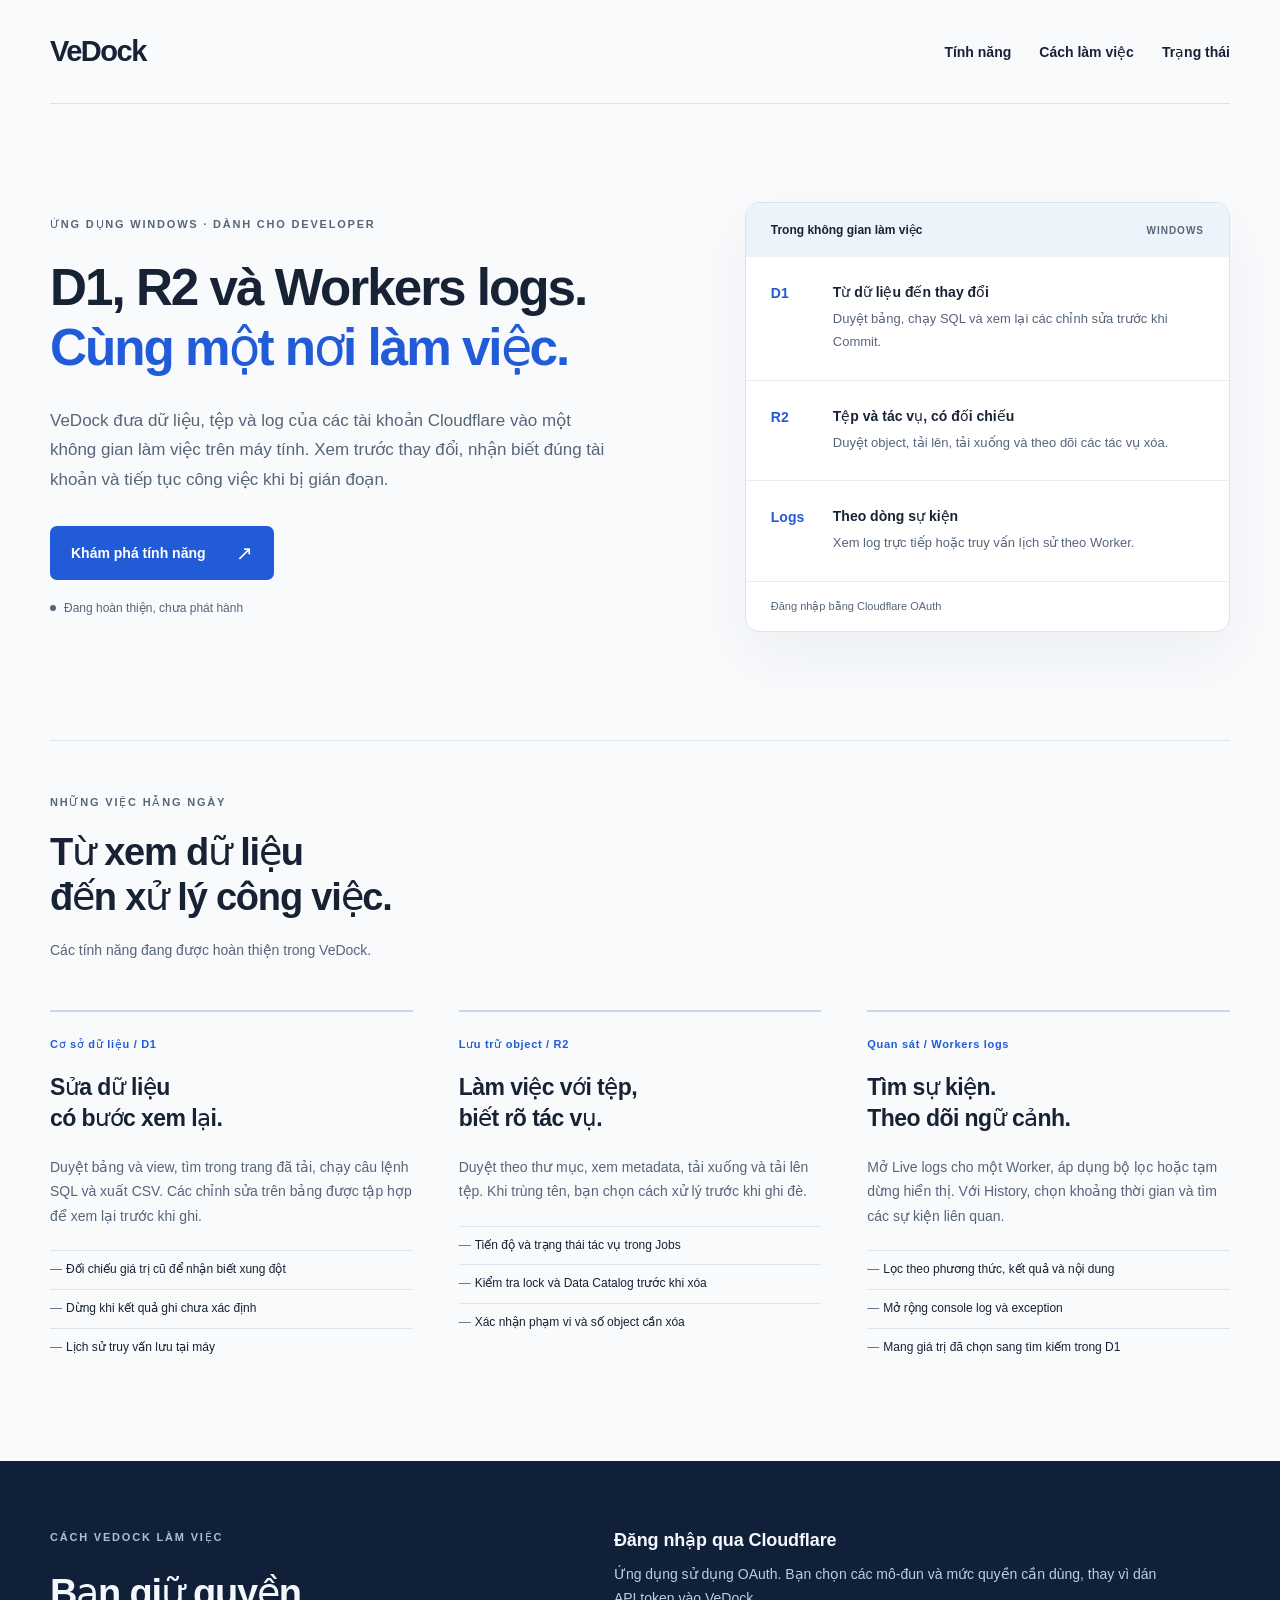
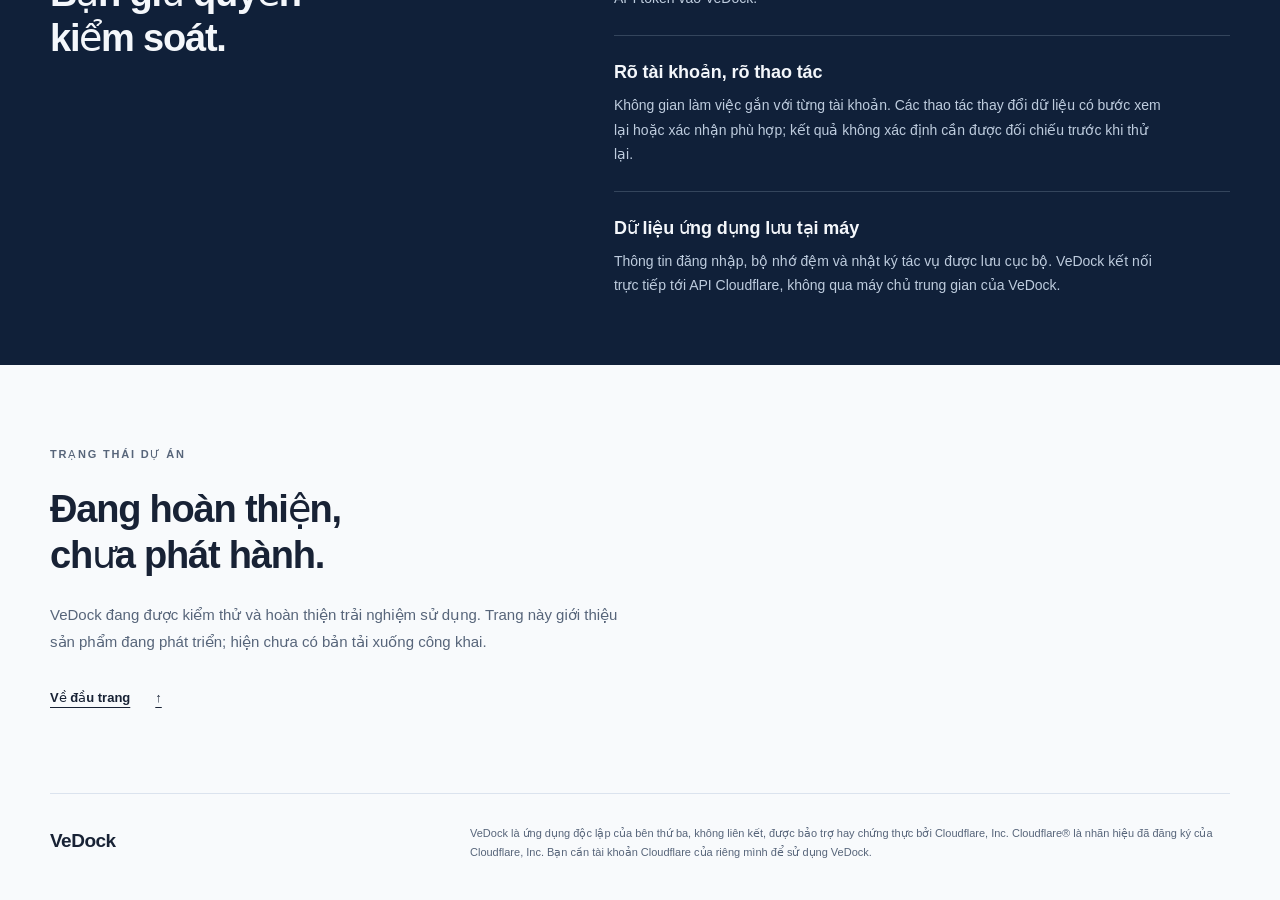
==== site/index.html @ 066f733c "DOC-DIST-001: introduce the prerelease VeDock landing page Add a Vietnamese static product introduct" ====
<!doctype html>
<html lang="vi">
<head>
  <meta charset="utf-8">
  <meta name="viewport" content="width=device-width, initial-scale=1">
  <meta name="description" content="VeDock là ứng dụng Windows dành cho developer làm việc với Cloudflare D1, R2 và Workers logs. Đang hoàn thiện, chưa phát hành.">
  <meta name="color-scheme" content="light">
  <title>VeDock — Không gian làm việc với Cloudflare trên Windows</title>
  <link rel="stylesheet" href="styles.css">
</head>
<body>
  <a class="skip-link" href="#noi-dung">Đến nội dung chính</a>
  <header class="site-header wrap">
    <a class="wordmark" href="#dau-trang" aria-label="VeDock — đầu trang">VeDock</a>
    <nav aria-label="Điều hướng chính">
      <a href="#tinh-nang">Tính năng</a>
      <a href="#cach-lam-viec">Cách làm việc</a>
      <a href="#trang-thai">Trạng thái</a>
    </nav>
  </header>
  <main id="noi-dung">
    <section class="intro wrap" id="dau-trang" aria-labelledby="intro-title">
      <div class="intro-copy">
        <p class="eyebrow">Ứng dụng Windows · Dành cho developer</p>
        <h1 id="intro-title">D1, R2 và Workers logs.<br> <span>Cùng một nơi làm việc.</span></h1>
        <p class="lead">VeDock đưa dữ liệu, tệp và log của các tài khoản Cloudflare vào một không gian làm việc trên máy tính. Xem trước thay đổi, nhận biết đúng tài khoản và tiếp tục công việc khi bị gián đoạn.</p>
        <a class="button" href="#tinh-nang">Khám phá tính năng <span aria-hidden="true">↗</span></a>
        <p class="release-note"><span class="status-dot" aria-hidden="true"></span>Đang hoàn thiện, chưa phát hành</p>
      </div>
      <aside class="overview" aria-labelledby="overview-title">
        <div class="overview-heading"><span id="overview-title">Trong không gian làm việc</span><span class="local-label">Windows</span></div>
        <div class="module"><span class="module-name">D1</span><div><strong>Từ dữ liệu đến thay đổi</strong><p>Duyệt bảng, chạy SQL và xem lại các chỉnh sửa trước khi Commit.</p></div></div>
        <div class="module"><span class="module-name">R2</span><div><strong>Tệp và tác vụ, có đối chiếu</strong><p>Duyệt object, tải lên, tải xuống và theo dõi các tác vụ xóa.</p></div></div>
        <div class="module"><span class="module-name">Logs</span><div><strong>Theo dòng sự kiện</strong><p>Xem log trực tiếp hoặc truy vấn lịch sử theo Worker.</p></div></div>
        <p class="overview-foot">Đăng nhập bằng Cloudflare OAuth</p>
      </aside>
    </section>
    <section class="features wrap" id="tinh-nang" aria-labelledby="features-title">
      <div class="section-heading"><p class="eyebrow">Những việc hằng ngày</p><h2 id="features-title">Từ xem dữ liệu<br> đến xử lý công việc.</h2><p>Các tính năng đang được hoàn thiện trong VeDock.</p></div>
      <div class="feature-grid">
        <article><p class="feature-label">Cơ sở dữ liệu / D1</p><h3>Sửa dữ liệu<br> có bước xem lại.</h3><p>Duyệt bảng và view, tìm trong trang đã tải, chạy câu lệnh SQL và xuất CSV. Các chỉnh sửa trên bảng được tập hợp để xem lại trước khi ghi.</p><ul><li>Đối chiếu giá trị cũ để nhận biết xung đột</li><li>Dừng khi kết quả ghi chưa xác định</li><li>Lịch sử truy vấn lưu tại máy</li></ul></article>
        <article><p class="feature-label">Lưu trữ object / R2</p><h3>Làm việc với tệp,<br> biết rõ tác vụ.</h3><p>Duyệt theo thư mục, xem metadata, tải xuống và tải lên tệp. Khi trùng tên, bạn chọn cách xử lý trước khi ghi đè.</p><ul><li>Tiến độ và trạng thái tác vụ trong Jobs</li><li>Kiểm tra lock và Data Catalog trước khi xóa</li><li>Xác nhận phạm vi và số object cần xóa</li></ul></article>
        <article><p class="feature-label">Quan sát / Workers logs</p><h3>Tìm sự kiện.<br> Theo dõi ngữ cảnh.</h3><p>Mở Live logs cho một Worker, áp dụng bộ lọc hoặc tạm dừng hiển thị. Với History, chọn khoảng thời gian và tìm các sự kiện liên quan.</p><ul><li>Lọc theo phương thức, kết quả và nội dung</li><li>Mở rộng console log và exception</li><li>Mang giá trị đã chọn sang tìm kiếm trong D1</li></ul></article>
      </div>
    </section>
    <section class="principles" id="cach-lam-viec" aria-labelledby="principles-title">
      <div class="wrap principles-inner">
        <div><p class="eyebrow">Cách VeDock làm việc</p><h2 id="principles-title">Bạn giữ quyền<br> kiểm soát.</h2></div>
        <div class="principle-list">
          <article><h3>Đăng nhập qua Cloudflare</h3><p>Ứng dụng sử dụng OAuth. Bạn chọn các mô-đun và mức quyền cần dùng, thay vì dán API token vào VeDock.</p></article>
          <article><h3>Rõ tài khoản, rõ thao tác</h3><p>Không gian làm việc gắn với từng tài khoản. Các thao tác thay đổi dữ liệu có bước xem lại hoặc xác nhận phù hợp; kết quả không xác định cần được đối chiếu trước khi thử lại.</p></article>
          <article><h3>Dữ liệu ứng dụng lưu tại máy</h3><p>Thông tin đăng nhập, bộ nhớ đệm và nhật ký tác vụ được lưu cục bộ. VeDock kết nối trực tiếp tới API Cloudflare, không qua máy chủ trung gian của VeDock.</p></article>
        </div>
      </div>
    </section>
    <section class="status wrap" id="trang-thai" aria-labelledby="status-title">
      <p class="eyebrow">Trạng thái dự án</p>
      <h2 id="status-title">Đang hoàn thiện,<br> chưa phát hành.</h2>
      <p>VeDock đang được kiểm thử và hoàn thiện trải nghiệm sử dụng. Trang này giới thiệu sản phẩm đang phát triển; hiện chưa có bản tải xuống công khai.</p>
      <a class="text-link" href="#dau-trang">Về đầu trang <span aria-hidden="true">↑</span></a>
    </section>
  </main>
  <footer class="site-footer wrap">
    <p class="footer-name">VeDock</p>
    <p>VeDock là ứng dụng độc lập của bên thứ ba, không liên kết, được bảo trợ hay chứng thực bởi Cloudflare, Inc. Cloudflare® là nhãn hiệu đã đăng ký của Cloudflare, Inc. Bạn cần tài khoản Cloudflare của riêng mình để sử dụng VeDock.</p>
  </footer>
</body>
</html>
---- site/styles.css ----
:root{font-family:Segoe UI,Arial,sans-serif;color:#182235;background:#f8fafc;font-synthesis:none;--accent:#225bd8;--muted:#57657a;--line:#dbe3ee}
*{box-sizing:border-box}body{margin:0}a{color:inherit}a:focus-visible{outline:3px solid var(--accent);outline-offset:6px;border-radius:3px}h1,h2,h3,p{margin:0}h1,h2,h3{text-wrap:balance}p{line-height:1.75}section{scroll-margin-top:30px}.wrap{width:min(1180px,calc(100% - 80px));margin-inline:auto}.skip-link{position:absolute;top:12px;left:16px;padding:12px 18px;background:#fff;transform:translateY(-160%);z-index:2}.skip-link:focus{transform:none}.site-header{display:flex;align-items:center;justify-content:space-between;min-height:104px;border-bottom:1px solid var(--line)}.wordmark{text-decoration:none;font-size:29px;font-weight:750;letter-spacing:-1.5px}.wordmark span{color:var(--accent)}nav{display:flex;gap:28px}nav a{text-decoration:none;font-size:14px;font-weight:600;padding:13px 0}nav a:hover,.text-link:hover{color:var(--accent)}.intro{display:grid;grid-template-columns:1.3fr 1fr;gap:64px;align-items:center;padding-block:98px 108px}.eyebrow{text-transform:uppercase;letter-spacing:1.8px;font-size:11px;font-weight:700;color:var(--muted);margin-bottom:23px}h1{font-size:clamp(38px,4vw,54px);font-weight:650;line-height:1.18;letter-spacing:-2px}h1 span{color:var(--accent)}.lead{color:var(--muted);font-size:17px;max-width:555px;margin-top:27px}.button{display:inline-flex;align-items:center;gap:30px;margin-top:31px;background:var(--accent);color:#fff;padding:15px 21px;border-radius:7px;text-decoration:none;font-size:14px;font-weight:600;min-height:48px}.button:hover{background:#1b49b8}.button span{font-size:20px}.release-note{font-size:12px;color:var(--muted);margin-top:18px;display:flex;align-items:center;gap:8px}.status-dot{width:6px;height:6px;background:#57657a;border-radius:50%}.overview{background:#fff;border:1px solid var(--line);border-radius:14px;box-shadow:0 25px 65px #18345a0c;overflow:hidden}.overview-heading{background:#edf3fb;display:flex;justify-content:space-between;align-items:center;gap:12px;padding:20px 25px;font-size:12px;font-weight:600}.local-label{font-size:10px;letter-spacing:1px;text-transform:uppercase;color:var(--muted)}.module{display:flex;gap:21px;padding:26px 25px;border-bottom:1px solid #e8edf3}.module-name{width:41px;flex-shrink:0;color:var(--accent);font-size:14px;font-weight:700;padding-top:2px}.module strong{font-size:14px;font-weight:650}.module p{font-size:13px;color:var(--muted);margin-top:7px}.overview-foot{font-size:11px;color:var(--muted);padding:15px 25px}.features{padding-bottom:95px}.section-heading{border-top:1px solid var(--line);padding-top:52px}.section-heading .eyebrow{margin-bottom:17px}h2{font-size:38px;line-height:1.2;letter-spacing:-1.2px;font-weight:600}.section-heading>p:last-child{color:var(--muted);font-size:14px;margin-top:17px}.feature-grid{display:grid;grid-template-columns:repeat(3,1fr);gap:46px;margin-top:48px}.feature-grid article{border-top:2px solid #cad7e9;padding-top:23px}.feature-label{font-size:11px;letter-spacing:.7px;color:var(--accent);font-weight:650;margin-bottom:18px}h3{font-size:23px;line-height:1.35;letter-spacing:-.55px;font-weight:600}.feature-grid article>p:not(.feature-label){font-size:14px;color:var(--muted);margin-top:20px}.feature-grid ul{padding:0;margin:22px 0 0;list-style:none}.feature-grid li{font-size:12px;line-height:1.65;padding:9px 0 9px 16px;border-top:1px solid var(--line);position:relative}.feature-grid li:before{content:'—';position:absolute;left:0;color:var(--muted)}.principles{background:#102039;color:#f4f7fb}.principles-inner{display:grid;grid-template-columns:1fr 1.3fr;gap:90px;padding-block:67px}.principles .eyebrow{color:#adbed7}.principle-list article+article{border-top:1px solid #34455c;margin-top:24px;padding-top:24px}.principle-list h3{font-size:18px;letter-spacing:-.1px}.principle-list p{color:#beccde;font-size:14px;margin-top:9px;max-width:550px}.status{padding-block:80px}.status h2{max-width:630px}.status>p:not(.eyebrow){max-width:590px;color:var(--muted);font-size:15px;margin-top:24px}.text-link{display:inline-flex;gap:25px;font-size:13px;font-weight:600;text-underline-offset:5px;margin-top:27px;padding-block:8px}.site-footer{border-top:1px solid var(--line);display:flex;gap:65px;justify-content:space-between;padding-block:30px 38px}.footer-name{font-weight:700;letter-spacing:-.5px;font-size:19px}.site-footer>p:last-child{max-width:760px;font-size:11px;color:var(--muted)}
@media(max-width:900px){.wrap{width:calc(100% - 48px)}.intro{gap:35px;padding-block:65px}.feature-grid{gap:24px}h1{font-size:39px}.principles-inner{gap:45px}.overview-heading,.module{padding-inline:20px}.module{gap:13px}}
@media(max-width:650px){.wrap{width:calc(100% - 40px)}.site-header{min-height:92px;align-items:flex-start;padding-block:20px;gap:20px}.wordmark{font-size:25px}nav{gap:13px;flex-wrap:wrap;justify-content:flex-end}nav a{font-size:11px;padding-block:8px}.intro{grid-template-columns:1fr;padding-block:49px 57px;gap:35px}.eyebrow{font-size:10px;letter-spacing:1.4px;margin-bottom:19px}h1{font-size:39px;letter-spacing:-1.7px}.lead{font-size:15px;margin-top:23px}.button{margin-top:25px}.overview{max-width:none}.feature-grid{grid-template-columns:1fr;gap:30px;margin-top:32px}.features{padding-bottom:50px}.section-heading{padding-top:35px}h2{font-size:32px}.feature-grid h3 br{display:none}.feature-grid article>p:not(.feature-label){margin-top:13px}.feature-grid ul{margin-top:16px}.principles-inner{grid-template-columns:1fr;gap:29px;padding-block:44px}.principles h2 br{display:none}.status{padding-block:50px}.site-footer{display:block;padding-block:25px}.footer-name{margin-bottom:13px}}
@media(forced-colors:active){.overview,.button{border:1px solid CanvasText}.status-dot{background:CanvasText}a:focus-visible{outline-color:Highlight}}
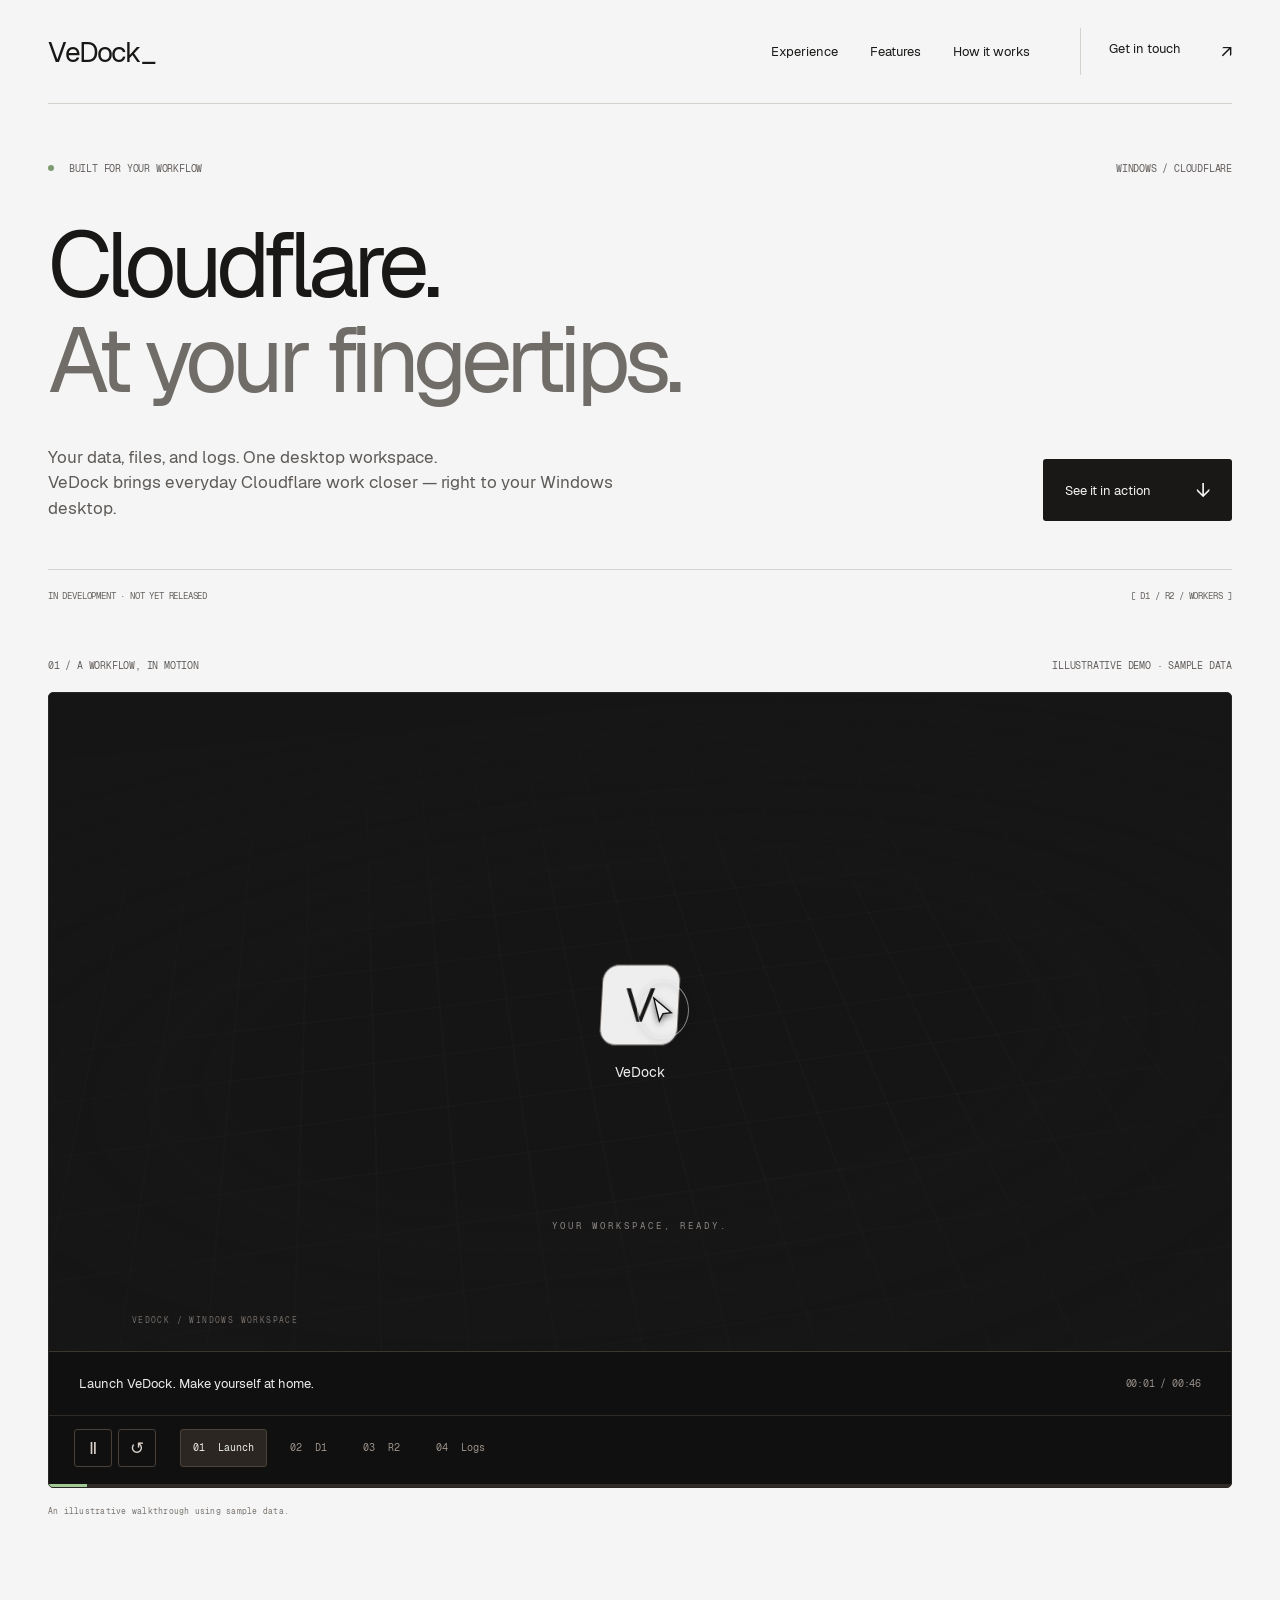
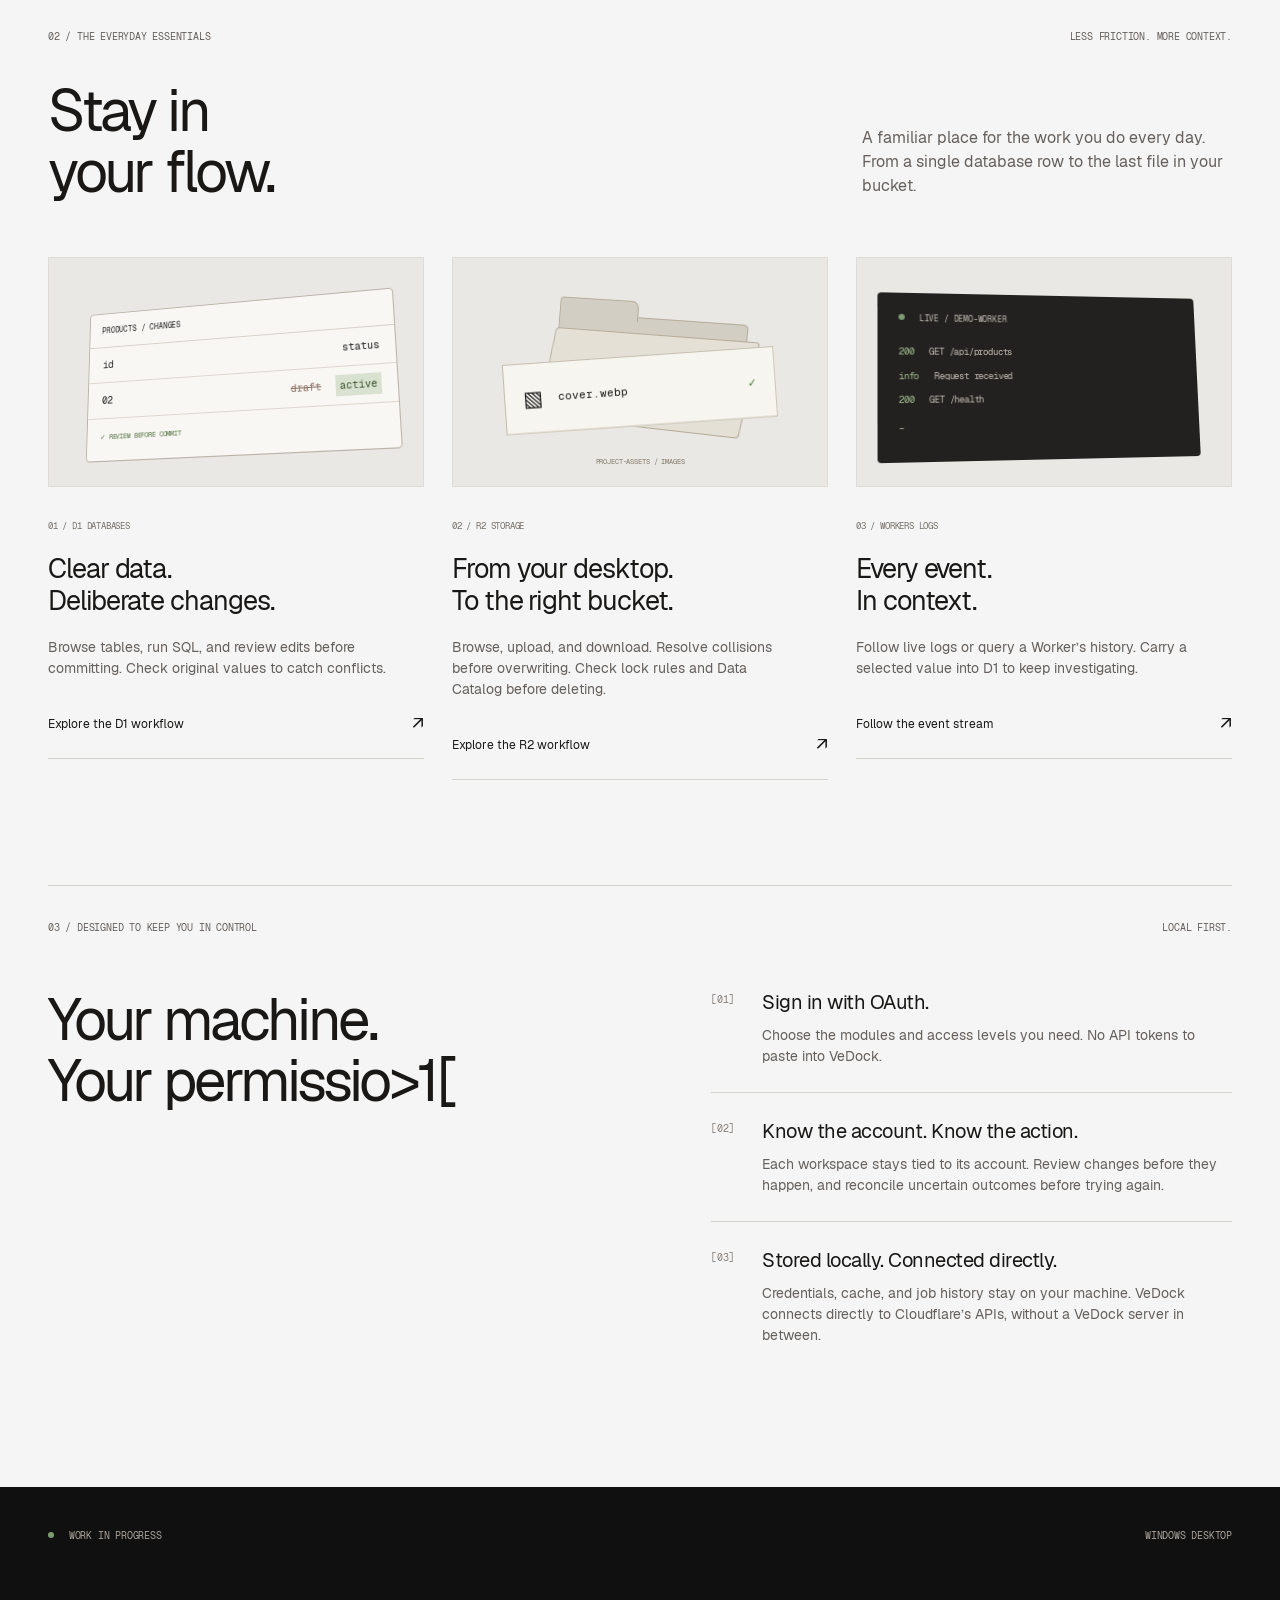
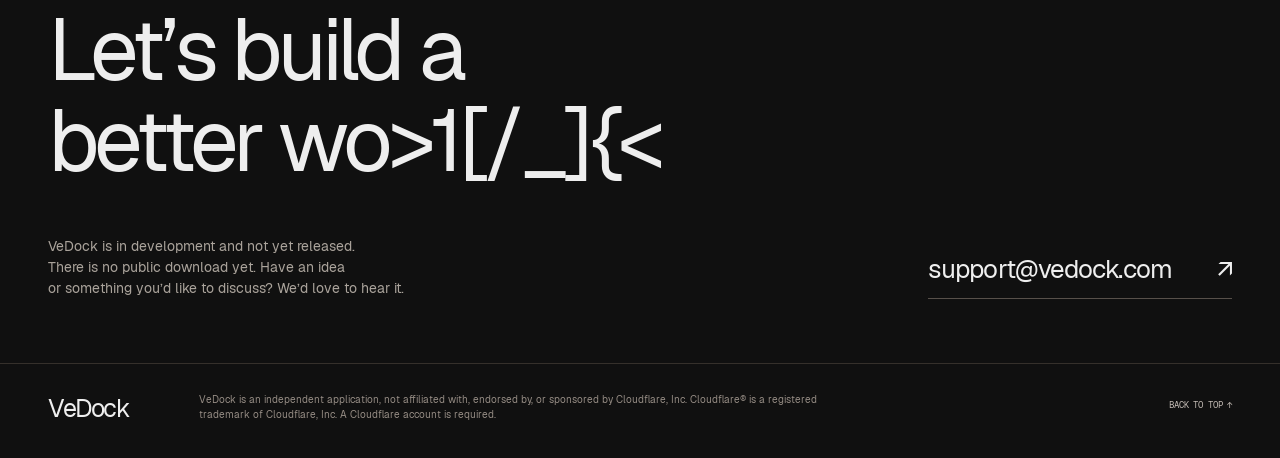
==== commit 0b98d1a3: "DOC-DIST-001: craft the English VeDock landing and cinematic product demo Implement the owner-approv" ====
--- a/site/index.html
+++ b/site/index.html
@@ -1,68 +1,70 @@
 <!doctype html>
-<html lang="vi">
+<html lang="en">
 <head>
   <meta charset="utf-8">
   <meta name="viewport" content="width=device-width, initial-scale=1">
-  <meta name="description" content="VeDock là ứng dụng Windows dành cho developer làm việc với Cloudflare D1, R2 và Workers logs. Đang hoàn thiện, chưa phát hành.">
+  <meta name="description" content="VeDock brings Cloudflare D1, R2, and Workers logs into one Windows desktop workspace. In development. Not yet released.">
   <meta name="color-scheme" content="light">
-  <title>VeDock — Không gian làm việc với Cloudflare trên Windows</title>
+  <title>VeDock — Cloudflare. At your fingertips.</title>
+  <link rel="preload" href="fonts/Geist-Regular.woff2" as="font" type="font/woff2" crossorigin>
   <link rel="stylesheet" href="styles.css">
+  <script type="module" src="app.js"></script>
 </head>
 <body>
-  <a class="skip-link" href="#noi-dung">Đến nội dung chính</a>
-  <header class="site-header wrap">
-    <a class="wordmark" href="#dau-trang" aria-label="VeDock — đầu trang">VeDock</a>
-    <nav aria-label="Điều hướng chính">
-      <a href="#tinh-nang">Tính năng</a>
-      <a href="#cach-lam-viec">Cách làm việc</a>
-      <a href="#trang-thai">Trạng thái</a>
-    </nav>
+  <a class="skip-link" href="#noi-dung">Skip to main content</a>
+  <header class="header wrap" id="dau-trang">
+    <a href="#dau-trang" class="wordmark" aria-label="VeDock — back to top">VeDock<span class="wordmark-dot" aria-hidden="true">_</span></a>
+    <nav aria-label="Main navigation"><a href="#trai-nghiem">Experience</a><a href="#tinh-nang">Features</a><a href="#cach-lam-viec">How it works</a></nav>
+    <a href="mailto:support@vedock.com" class="nav-contact">Get in touch <span aria-hidden="true">↗</span></a>
   </header>
   <main id="noi-dung">
-    <section class="intro wrap" id="dau-trang" aria-labelledby="intro-title">
-      <div class="intro-copy">
-        <p class="eyebrow">Ứng dụng Windows · Dành cho developer</p>
-        <h1 id="intro-title">D1, R2 và Workers logs.<br> <span>Cùng một nơi làm việc.</span></h1>
-        <p class="lead">VeDock đưa dữ liệu, tệp và log của các tài khoản Cloudflare vào một không gian làm việc trên máy tính. Xem trước thay đổi, nhận biết đúng tài khoản và tiếp tục công việc khi bị gián đoạn.</p>
-        <a class="button" href="#tinh-nang">Khám phá tính năng <span aria-hidden="true">↗</span></a>
-        <p class="release-note"><span class="status-dot" aria-hidden="true"></span>Đang hoàn thiện, chưa phát hành</p>
-      </div>
-      <aside class="overview" aria-labelledby="overview-title">
-        <div class="overview-heading"><span id="overview-title">Trong không gian làm việc</span><span class="local-label">Windows</span></div>
-        <div class="module"><span class="module-name">D1</span><div><strong>Từ dữ liệu đến thay đổi</strong><p>Duyệt bảng, chạy SQL và xem lại các chỉnh sửa trước khi Commit.</p></div></div>
-        <div class="module"><span class="module-name">R2</span><div><strong>Tệp và tác vụ, có đối chiếu</strong><p>Duyệt object, tải lên, tải xuống và theo dõi các tác vụ xóa.</p></div></div>
-        <div class="module"><span class="module-name">Logs</span><div><strong>Theo dòng sự kiện</strong><p>Xem log trực tiếp hoặc truy vấn lịch sử theo Worker.</p></div></div>
-        <p class="overview-foot">Đăng nhập bằng Cloudflare OAuth</p>
-      </aside>
+    <section class="hero wrap" aria-labelledby="hero-title">
+      <div class="hero-kicker mono"><span><i class="signal" aria-hidden="true"></i> BUILT FOR YOUR WORKFLOW</span><span>WINDOWS / CLOUDFLARE</span></div>
+      <h1 id="hero-title"><span data-scramble>Cloudflare.</span><br><span class="hero-second" data-scramble>At your fingertips.</span></h1>
+      <div class="hero-bottom"><p>Your data, files, and logs. One desktop workspace.<br>VeDock brings everyday Cloudflare work closer — right to your Windows desktop.</p><a class="button dark" href="#trai-nghiem">See it in action <span aria-hidden="true">↓</span></a></div>
+      <div class="hero-meta mono"><span>IN DEVELOPMENT · NOT YET RELEASED</span><span aria-hidden="true">[ D1 / R2 / WORKERS ]</span></div>
+    </section>
+    <section id="trai-nghiem" class="demo-section wrap reveal" aria-labelledby="demo-title">
+      <div class="section-top mono"><h2 id="demo-title">01 / A WORKFLOW, IN MOTION</h2><span>ILLUSTRATIVE DEMO · SAMPLE DATA</span></div>
+      <figure class="demo" data-phase="d1-review" data-chapter="d1">
+        <div class="demo-viewport">
+          <div class="desktop-grid" aria-hidden="true"></div>
+          <div class="launch-screen" aria-hidden="true"><div class="launch-icon">V</div><span>VeDock</span><div class="launch-hint mono">YOUR WORKSPACE, READY.</div></div>
+          <div class="app-window" aria-hidden="true">
+            <div class="window-title"><span>VeDock <span class="dim">/ Workspace</span></span><span class="window-controls">— &nbsp; □ &nbsp; ×</span></div>
+            <div class="app-body">
+              <aside class="app-sidebar"><div class="account"><span class="account-avatar">S</span><div>Sandbox<span class="dim">Demo account</span></div></div><div class="sidebar-label mono">WORKSPACE</div><div class="side-home">⌂ <span>Home</span></div><div class="side-item side-d1"><span class="side-icon">▤</span> D1 databases <span class="side-caret">⌄</span></div><div class="side-child">demo-app</div><div class="side-item side-r2"><span class="side-icon">□</span> R2 buckets <span class="side-caret">⌄</span></div><div class="side-child">project-assets</div><div class="side-item side-logs"><span class="side-icon">≋</span> Workers logs</div><div class="side-child">demo-worker</div><div class="sidebar-bottom"><span>⚙</span> Settings </div></aside>
+              <div class="app-content">
+                <section class="scene scene-d1"><div class="app-tab">D1 / demo-app <span>×</span></div><div class="app-toolbar"><div><span class="dim">Tables /</span> products</div><span class="mini-button review-button">Review changes <b class="pending-number">1</b></span></div><div class="query-bar mono"><span>SELECT</span> * <span>FROM</span> products <span>LIMIT</span> 50;</div><table class="data-table"><thead><tr><th>id <span>↧</span></th><th>name</th><th>status</th><th>price</th></tr></thead><tbody><tr><td>01</td><td>Starter kit</td><td><span class="table-tag">active</span></td><td>120</td></tr><tr class="edit-row"><td>02</td><td>Field notebook</td><td class="edited-cell"><span class="old-value">draft</span><span class="new-value">active<span class="caret"></span></span></td><td>45</td></tr><tr><td>03</td><td>Desk planner</td><td><span class="table-tag">active</span></td><td>80</td></tr><tr><td>04</td><td>Travel journal</td><td>draft</td><td>65</td></tr><tr><td>05</td><td>Canvas pouch</td><td><span class="table-tag">active</span></td><td>35</td></tr></tbody></table><div class="table-footer mono"><span>5 ROWS · LOADED PAGE</span><span class="pending-label">1 pending change</span></div><div class="review-panel"><div class="review-top mono">REVIEW CHANGES <span>01</span></div><h3>Review before you write.</h3><p class="dim">products · id = 02</p><div class="diff-row"><span>status</span><del>draft</del><span class="change-arrow">→</span><ins>active</ins></div><div class="sql-preview mono">UPDATE products<br>SET status = 'active'<br>WHERE id = 02<br><span>AND status = 'draft';</span></div><div class="review-actions"><span>Cancel</span><span class="mini-button light commit-button">Commit 1 change ↗</span></div></div><div class="demo-toast"><span>✓</span> Change applied <small>Original values checked.</small></div></section>
+                <section class="scene scene-r2"><div class="app-tab">R2 / project-assets <span>×</span></div><div class="app-toolbar"><div><span class="dim">project-assets /</span> images</div><span class="mini-button">Upload files ↑</span></div><div class="r2-path mono">BUCKET / IMAGES /</div><div class="drop-zone"><span class="drop-symbol">↥</span><h3>Drop your files here.</h3><p class="dim">Review your files. Resolve name collisions.</p><span class="drag-file mono">▧ &nbsp; cover.webp</span></div><div class="upload-card"><div class="upload-heading"><span>Uploading files</span><span class="upload-percent mono">0%</span></div><div class="upload-track"><span></span></div><div class="upload-file"><span>▧</span><div>cover.webp<small>images/cover.webp</small></div><span class="file-status">Uploading</span></div><div class="upload-file"><span>▧</span><div>readme.txt<small>images/readme.txt</small></div><span class="green">✓</span></div><div class="upload-foot mono">JOBS / R2 UPLOAD<span>2 FILES</span></div></div><div class="demo-toast"><span>✓</span> Upload complete <small>Saved in your job history.</small></div></section>
+                <section class="scene scene-logs"><div class="app-tab">Workers / demo-worker <span>×</span></div><div class="app-toolbar"><div>Live logs <span class="live-indicator"><i></i> Live</span></div><span class="mini-button">Pause display Ⅱ</span></div><div class="log-filters mono"><span>METHOD: GET ⌄</span><span>OUTCOME: ANY ⌄</span><span>APPLY ↵</span></div><div class="log-column mono"><span>TIME</span><span>EVENT</span><span>STATUS</span></div><div class="log-lines mono"><div><time>10:24:01</time><span>GET /api/products</span><b>200</b></div><div><time>10:24:02</time><span>info <em>Request received</em></span><b>ok</b></div><div><time>10:24:03</time><span>GET /api/products/02</span><b>200</b></div><div><time>10:24:03</time><span>info <em>Cache hit</em></span><b>ok</b></div><div><time>10:24:04</time><span>GET /health</span><b>200</b></div><div><time>10:24:05</time><span>info <em>Response sent</em></span><b>ok</b></div><div><time>10:24:06</time><span>GET /api/products</span><b>200</b></div></div><div class="log-waiting mono">CONNECTING TO LIVE TAIL<span>_</span></div><div class="table-footer mono"><span>REAL-TIME STREAM</span><span>DEMO DATA</span></div></section>
+              </div>
+            </div>
+            <div class="window-status mono"><span><i class="signal"></i> SANDBOX / OAUTH</span><span>SAMPLE DATA</span></div>
+          </div>
+          <div class="demo-cursor" aria-hidden="true"><svg viewBox="0 0 24 30" fill="none"><path d="M2 2L21 18L12 19L8 27L2 2Z" fill="#eee" stroke="#101010" stroke-width="1.5"/></svg><span></span></div>
+          <div class="stage-label mono" aria-hidden="true">VEDOCK / WINDOWS WORKSPACE</div>
+        </div>
+        <figcaption><span class="demo-caption">D1 / Review your changes before committing.</span><span class="demo-time mono" aria-hidden="true">00:14 / 00:46</span></figcaption>
+        <div class="demo-controls" hidden><div class="playback"><button type="button" data-play aria-label="Pause demo">Ⅱ</button><button type="button" data-replay aria-label="Replay demo from the beginning">↺</button></div><div class="chapters" aria-label="Choose a demo chapter"><button type="button" data-seek="launch">01 <span>Launch</span></button><button type="button" data-seek="d1">02 <span>D1</span></button><button type="button" data-seek="r2">03 <span>R2</span></button><button type="button" data-seek="logs">04 <span>Logs</span></button></div><div class="timeline-track" aria-hidden="true"><span></span></div></div>
+      </figure>
+      <p class="demo-disclosure mono">An illustrative walkthrough using sample data.</p>
     </section>
     <section class="features wrap" id="tinh-nang" aria-labelledby="features-title">
-      <div class="section-heading"><p class="eyebrow">Những việc hằng ngày</p><h2 id="features-title">Từ xem dữ liệu<br> đến xử lý công việc.</h2><p>Các tính năng đang được hoàn thiện trong VeDock.</p></div>
+      <div class="section-top mono reveal"><span>02 / THE EVERYDAY ESSENTIALS</span><span>LESS FRICTION. MORE CONTEXT.</span></div>
+      <div class="section-heading reveal"><h2 id="features-title" data-scramble>Stay in<br>your flow.</h2><p>A familiar place for the work you do every day. From a single database row to the last file in your bucket.</p></div>
       <div class="feature-grid">
-        <article><p class="feature-label">Cơ sở dữ liệu / D1</p><h3>Sửa dữ liệu<br> có bước xem lại.</h3><p>Duyệt bảng và view, tìm trong trang đã tải, chạy câu lệnh SQL và xuất CSV. Các chỉnh sửa trên bảng được tập hợp để xem lại trước khi ghi.</p><ul><li>Đối chiếu giá trị cũ để nhận biết xung đột</li><li>Dừng khi kết quả ghi chưa xác định</li><li>Lịch sử truy vấn lưu tại máy</li></ul></article>
-        <article><p class="feature-label">Lưu trữ object / R2</p><h3>Làm việc với tệp,<br> biết rõ tác vụ.</h3><p>Duyệt theo thư mục, xem metadata, tải xuống và tải lên tệp. Khi trùng tên, bạn chọn cách xử lý trước khi ghi đè.</p><ul><li>Tiến độ và trạng thái tác vụ trong Jobs</li><li>Kiểm tra lock và Data Catalog trước khi xóa</li><li>Xác nhận phạm vi và số object cần xóa</li></ul></article>
-        <article><p class="feature-label">Quan sát / Workers logs</p><h3>Tìm sự kiện.<br> Theo dõi ngữ cảnh.</h3><p>Mở Live logs cho một Worker, áp dụng bộ lọc hoặc tạm dừng hiển thị. Với History, chọn khoảng thời gian và tìm các sự kiện liên quan.</p><ul><li>Lọc theo phương thức, kết quả và nội dung</li><li>Mở rộng console log và exception</li><li>Mang giá trị đã chọn sang tìm kiếm trong D1</li></ul></article>
+        <article class="feature reveal"><div class="feature-art art-d1" aria-hidden="true"><div class="floating-table"><div class="mini-table-label mono">PRODUCTS / CHANGES</div><div><span>id</span><span>status</span></div><div><span>02</span><span><del>draft</del> <b>active</b></span></div><div class="table-confirm mono">✓ REVIEW BEFORE COMMIT</div></div></div><div class="feature-copy"><span class="mono feature-id">01 / D1 DATABASES</span><h3>Clear data.<br>Deliberate changes.</h3><p>Browse tables, run SQL, and review edits before committing. Check original values to catch conflicts.</p><a href="#trai-nghiem" data-jump="d1">Explore the D1 workflow <span aria-hidden="true">↗</span></a></div></article>
+        <article class="feature reveal"><div class="feature-art art-r2" aria-hidden="true"><div class="folder-shape"></div><div class="floating-file mono"><span>▧</span> cover.webp <i>✓</i></div><div class="folder-caption mono">PROJECT-ASSETS / IMAGES</div></div><div class="feature-copy"><span class="mono feature-id">02 / R2 STORAGE</span><h3>From your desktop.<br>To the right bucket.</h3><p>Browse, upload, and download. Resolve collisions before overwriting. Check lock rules and Data Catalog before deleting.</p><a href="#trai-nghiem" data-jump="r2">Explore the R2 workflow <span aria-hidden="true">↗</span></a></div></article>
+        <article class="feature reveal"><div class="feature-art art-logs" aria-hidden="true"><div class="mini-terminal mono"><div><i class="signal"></i> LIVE / DEMO-WORKER</div><p><span>200</span> GET /api/products</p><p><span>info</span> Request received</p><p><span>200</span> GET /health</p><p class="terminal-caret">_</p></div></div><div class="feature-copy"><span class="mono feature-id">03 / WORKERS LOGS</span><h3>Every event.<br>In context.</h3><p>Follow live logs or query a Worker’s history. Carry a selected value into D1 to keep investigating.</p><a href="#trai-nghiem" data-jump="logs">Follow the event stream <span aria-hidden="true">↗</span></a></div></article>
       </div>
     </section>
-    <section class="principles" id="cach-lam-viec" aria-labelledby="principles-title">
-      <div class="wrap principles-inner">
-        <div><p class="eyebrow">Cách VeDock làm việc</p><h2 id="principles-title">Bạn giữ quyền<br> kiểm soát.</h2></div>
-        <div class="principle-list">
-          <article><h3>Đăng nhập qua Cloudflare</h3><p>Ứng dụng sử dụng OAuth. Bạn chọn các mô-đun và mức quyền cần dùng, thay vì dán API token vào VeDock.</p></article>
-          <article><h3>Rõ tài khoản, rõ thao tác</h3><p>Không gian làm việc gắn với từng tài khoản. Các thao tác thay đổi dữ liệu có bước xem lại hoặc xác nhận phù hợp; kết quả không xác định cần được đối chiếu trước khi thử lại.</p></article>
-          <article><h3>Dữ liệu ứng dụng lưu tại máy</h3><p>Thông tin đăng nhập, bộ nhớ đệm và nhật ký tác vụ được lưu cục bộ. VeDock kết nối trực tiếp tới API Cloudflare, không qua máy chủ trung gian của VeDock.</p></article>
-        </div>
-      </div>
+    <section class="principles wrap" id="cach-lam-viec" aria-labelledby="principles-title">
+      <div class="section-top mono reveal"><span>03 / DESIGNED TO KEEP YOU IN CONTROL</span><span>LOCAL FIRST.</span></div>
+      <div class="principles-layout"><h2 class="reveal" id="principles-title" data-scramble>Your machine.<br>Your permissions.</h2><div class="principle-list"><article class="reveal"><span class="mono">[01]</span><div><h3>Sign in with OAuth.</h3><p>Choose the modules and access levels you need. No API tokens to paste into VeDock.</p></div></article><article class="reveal"><span class="mono">[02]</span><div><h3>Know the account. Know the action.</h3><p>Each workspace stays tied to its account. Review changes before they happen, and reconcile uncertain outcomes before trying again.</p></div></article><article class="reveal"><span class="mono">[03]</span><div><h3>Stored locally. Connected directly.</h3><p>Credentials, cache, and job history stay on your machine. VeDock connects directly to Cloudflare’s APIs, without a VeDock server in between.</p></div></article></div></div>
     </section>
-    <section class="status wrap" id="trang-thai" aria-labelledby="status-title">
-      <p class="eyebrow">Trạng thái dự án</p>
-      <h2 id="status-title">Đang hoàn thiện,<br> chưa phát hành.</h2>
-      <p>VeDock đang được kiểm thử và hoàn thiện trải nghiệm sử dụng. Trang này giới thiệu sản phẩm đang phát triển; hiện chưa có bản tải xuống công khai.</p>
-      <a class="text-link" href="#dau-trang">Về đầu trang <span aria-hidden="true">↑</span></a>
-    </section>
+    <section class="contact" id="lien-he" aria-labelledby="contact-title"><div class="wrap"><div class="section-top mono"><span><i class="signal"></i> WORK IN PROGRESS</span><span>WINDOWS DESKTOP</span></div><h2 id="contact-title" data-scramble>Let’s build a<br>better workspace.</h2><div class="contact-bottom"><p>VeDock is in development and not yet released.<br>There is no public download yet. Have an idea<br>or something you’d like to discuss? We’d love to hear it.</p><a href="mailto:support@vedock.com">support@vedock.com <span aria-hidden="true">↗</span></a></div></div></section>
   </main>
-  <footer class="site-footer wrap">
-    <p class="footer-name">VeDock</p>
-    <p>VeDock là ứng dụng độc lập của bên thứ ba, không liên kết, được bảo trợ hay chứng thực bởi Cloudflare, Inc. Cloudflare® là nhãn hiệu đã đăng ký của Cloudflare, Inc. Bạn cần tài khoản Cloudflare của riêng mình để sử dụng VeDock.</p>
-  </footer>
+  <footer class="footer wrap"><a href="#dau-trang" class="wordmark">VeDock</a><p>VeDock is an independent application, not affiliated with, endorsed by, or sponsored by Cloudflare, Inc. Cloudflare® is a registered trademark of Cloudflare, Inc. A Cloudflare account is required.</p><a href="#dau-trang" class="mono">BACK TO TOP ↑</a></footer>
 </body>
 </html>
--- a/site/styles.css
+++ b/site/styles.css
@@ -1,5 +1,14 @@
-:root{font-family:Segoe UI,Arial,sans-serif;color:#182235;background:#f8fafc;font-synthesis:none;--accent:#225bd8;--muted:#57657a;--line:#dbe3ee}
-*{box-sizing:border-box}body{margin:0}a{color:inherit}a:focus-visible{outline:3px solid var(--accent);outline-offset:6px;border-radius:3px}h1,h2,h3,p{margin:0}h1,h2,h3{text-wrap:balance}p{line-height:1.75}section{scroll-margin-top:30px}.wrap{width:min(1180px,calc(100% - 80px));margin-inline:auto}.skip-link{position:absolute;top:12px;left:16px;padding:12px 18px;background:#fff;transform:translateY(-160%);z-index:2}.skip-link:focus{transform:none}.site-header{display:flex;align-items:center;justify-content:space-between;min-height:104px;border-bottom:1px solid var(--line)}.wordmark{text-decoration:none;font-size:29px;font-weight:750;letter-spacing:-1.5px}.wordmark span{color:var(--accent)}nav{display:flex;gap:28px}nav a{text-decoration:none;font-size:14px;font-weight:600;padding:13px 0}nav a:hover,.text-link:hover{color:var(--accent)}.intro{display:grid;grid-template-columns:1.3fr 1fr;gap:64px;align-items:center;padding-block:98px 108px}.eyebrow{text-transform:uppercase;letter-spacing:1.8px;font-size:11px;font-weight:700;color:var(--muted);margin-bottom:23px}h1{font-size:clamp(38px,4vw,54px);font-weight:650;line-height:1.18;letter-spacing:-2px}h1 span{color:var(--accent)}.lead{color:var(--muted);font-size:17px;max-width:555px;margin-top:27px}.button{display:inline-flex;align-items:center;gap:30px;margin-top:31px;background:var(--accent);color:#fff;padding:15px 21px;border-radius:7px;text-decoration:none;font-size:14px;font-weight:600;min-height:48px}.button:hover{background:#1b49b8}.button span{font-size:20px}.release-note{font-size:12px;color:var(--muted);margin-top:18px;display:flex;align-items:center;gap:8px}.status-dot{width:6px;height:6px;background:#57657a;border-radius:50%}.overview{background:#fff;border:1px solid var(--line);border-radius:14px;box-shadow:0 25px 65px #18345a0c;overflow:hidden}.overview-heading{background:#edf3fb;display:flex;justify-content:space-between;align-items:center;gap:12px;padding:20px 25px;font-size:12px;font-weight:600}.local-label{font-size:10px;letter-spacing:1px;text-transform:uppercase;color:var(--muted)}.module{display:flex;gap:21px;padding:26px 25px;border-bottom:1px solid #e8edf3}.module-name{width:41px;flex-shrink:0;color:var(--accent);font-size:14px;font-weight:700;padding-top:2px}.module strong{font-size:14px;font-weight:650}.module p{font-size:13px;color:var(--muted);margin-top:7px}.overview-foot{font-size:11px;color:var(--muted);padding:15px 25px}.features{padding-bottom:95px}.section-heading{border-top:1px solid var(--line);padding-top:52px}.section-heading .eyebrow{margin-bottom:17px}h2{font-size:38px;line-height:1.2;letter-spacing:-1.2px;font-weight:600}.section-heading>p:last-child{color:var(--muted);font-size:14px;margin-top:17px}.feature-grid{display:grid;grid-template-columns:repeat(3,1fr);gap:46px;margin-top:48px}.feature-grid article{border-top:2px solid #cad7e9;padding-top:23px}.feature-label{font-size:11px;letter-spacing:.7px;color:var(--accent);font-weight:650;margin-bottom:18px}h3{font-size:23px;line-height:1.35;letter-spacing:-.55px;font-weight:600}.feature-grid article>p:not(.feature-label){font-size:14px;color:var(--muted);margin-top:20px}.feature-grid ul{padding:0;margin:22px 0 0;list-style:none}.feature-grid li{font-size:12px;line-height:1.65;padding:9px 0 9px 16px;border-top:1px solid var(--line);position:relative}.feature-grid li:before{content:'—';position:absolute;left:0;color:var(--muted)}.principles{background:#102039;color:#f4f7fb}.principles-inner{display:grid;grid-template-columns:1fr 1.3fr;gap:90px;padding-block:67px}.principles .eyebrow{color:#adbed7}.principle-list article+article{border-top:1px solid #34455c;margin-top:24px;padding-top:24px}.principle-list h3{font-size:18px;letter-spacing:-.1px}.principle-list p{color:#beccde;font-size:14px;margin-top:9px;max-width:550px}.status{padding-block:80px}.status h2{max-width:630px}.status>p:not(.eyebrow){max-width:590px;color:var(--muted);font-size:15px;margin-top:24px}.text-link{display:inline-flex;gap:25px;font-size:13px;font-weight:600;text-underline-offset:5px;margin-top:27px;padding-block:8px}.site-footer{border-top:1px solid var(--line);display:flex;gap:65px;justify-content:space-between;padding-block:30px 38px}.footer-name{font-weight:700;letter-spacing:-.5px;font-size:19px}.site-footer>p:last-child{max-width:760px;font-size:11px;color:var(--muted)}
-@media(max-width:900px){.wrap{width:calc(100% - 48px)}.intro{gap:35px;padding-block:65px}.feature-grid{gap:24px}h1{font-size:39px}.principles-inner{gap:45px}.overview-heading,.module{padding-inline:20px}.module{gap:13px}}
-@media(max-width:650px){.wrap{width:calc(100% - 40px)}.site-header{min-height:92px;align-items:flex-start;padding-block:20px;gap:20px}.wordmark{font-size:25px}nav{gap:13px;flex-wrap:wrap;justify-content:flex-end}nav a{font-size:11px;padding-block:8px}.intro{grid-template-columns:1fr;padding-block:49px 57px;gap:35px}.eyebrow{font-size:10px;letter-spacing:1.4px;margin-bottom:19px}h1{font-size:39px;letter-spacing:-1.7px}.lead{font-size:15px;margin-top:23px}.button{margin-top:25px}.overview{max-width:none}.feature-grid{grid-template-columns:1fr;gap:30px;margin-top:32px}.features{padding-bottom:50px}.section-heading{padding-top:35px}h2{font-size:32px}.feature-grid h3 br{display:none}.feature-grid article>p:not(.feature-label){margin-top:13px}.feature-grid ul{margin-top:16px}.principles-inner{grid-template-columns:1fr;gap:29px;padding-block:44px}.principles h2 br{display:none}.status{padding-block:50px}.site-footer{display:block;padding-block:25px}.footer-name{margin-bottom:13px}}
-@media(forced-colors:active){.overview,.button{border:1px solid CanvasText}.status-dot{background:CanvasText}a:focus-visible{outline-color:Highlight}}
+@font-face{font-family:Geist;src:url('fonts/Geist-Regular.woff2') format('woff2');font-weight:400;font-style:normal;font-display:swap}
+@font-face{font-family:'Geist Mono';src:url('fonts/GeistMono-Regular.woff2') format('woff2');font-weight:400;font-style:normal;font-display:swap}
+:root{--paper:#f5f5f5;--ink:#191817;--muted:#65605d;--line:#d5d2ce;--dark:#101010;--green:#a0ca92;--dim:#aaa5a1;--mono:'Geist Mono',Consolas,monospace;font-family:Geist,Arial,sans-serif;background:var(--paper);color:var(--ink);font-synthesis:none}
+*{box-sizing:border-box}html{scroll-behavior:smooth}body{margin:0}a{color:inherit}button{font:inherit;cursor:pointer}button,a{-webkit-tap-highlight-color:transparent}a:focus-visible,button:focus-visible{outline:2px solid currentColor;outline-offset:6px}h1,h2,h3,p,figure{margin:0}h1,h2,h3{font-weight:400}p{line-height:1.5}button{border-radius:3px}button:disabled{cursor:default}[hidden]{display:none!important}.mono{font-family:var(--mono);font-size:11px;font-weight:400;letter-spacing:-.02em}.wrap{width:min(1280px,calc(100% - 96px));margin-inline:auto}section{scroll-margin-top:35px}.skip-link{position:fixed;top:12px;left:12px;padding:14px;background:var(--ink);color:white;z-index:50;transform:translateY(-180%)}.skip-link:focus{transform:none}.header{height:104px;display:flex;align-items:center;gap:50px;border-bottom:1px solid var(--line)}.wordmark{font-size:28px;letter-spacing:-1.5px;text-decoration:none}.wordmark-dot{margin-left:1px}.header nav{display:flex;gap:32px;margin-left:auto}.header nav a,.nav-contact{font-size:13px;text-decoration:none;padding:12px 0}.header nav a:hover{text-decoration:underline;text-underline-offset:5px}.nav-contact{display:flex;gap:40px;border-left:1px solid var(--line);padding-left:28px}.nav-contact span{font-size:18px}.hero{padding-top:58px}.hero-kicker,.hero-meta{display:flex;justify-content:space-between;gap:20px;color:var(--muted)}.signal{display:inline-block;width:6px;height:6px;background:#7c9c72;border-radius:50%;margin-right:9px;vertical-align:1px}.hero-kicker{font-size:10px}.hero h1{font-size:clamp(64px,7.2vw,104px);line-height:1.03;letter-spacing:-.065em;margin-top:42px;font-weight:400}.hero-second{color:#706c68}.hero-bottom{display:flex;align-items:flex-end;justify-content:space-between;gap:48px;margin-top:38px}.hero-bottom p{font-size:17px;color:#5e5a57;max-width:570px}.button{display:inline-flex;align-items:center;justify-content:space-between;gap:45px;padding:18px 22px;min-height:54px;border-radius:3px;text-decoration:none;font-size:13px;white-space:nowrap;transition:background .2s}.button.dark{background:var(--ink);color:#f5f5f5}.button:hover{background:#3d3a39}.button span{font-size:20px}.hero-meta{margin-top:48px;padding-top:20px;border-top:1px solid var(--line);font-size:9px}.demo-section{padding-top:57px}.section-top{display:flex;align-items:center;justify-content:space-between;gap:24px;color:var(--muted);font-size:10px}.section-top h2{font:inherit}.demo{margin-top:20px;border-radius:5px;background:var(--dark);color:#eee;overflow:hidden;border:1px solid #292725}.demo-viewport{position:relative;aspect-ratio:16/8.9;overflow:hidden;perspective:1200px;isolation:isolate;background:#151515}.desktop-grid{position:absolute;inset:-20%;background-image:linear-gradient(#ffffff05 1px,transparent 1px),linear-gradient(90deg,#ffffff05 1px,transparent 1px);background-size:52px 52px;transform:rotateX(45deg) rotateZ(-10deg) scale(1.3);transform-origin:center;opacity:.7}.desktop-grid:after{content:'';position:absolute;inset:0;background:radial-gradient(ellipse,transparent 25%,#151515 73%)}.launch-screen{display:none;position:absolute;inset:0;align-items:center;justify-content:center;flex-direction:column;gap:17px;font-size:14px}.launch-icon{display:grid;place-items:center;width:82px;height:82px;border:1px solid #77706b;background:#eee;color:#191817;border-radius:17px;font-size:48px;transform:rotateY(-18deg) rotateX(10deg);transition:transform 1.2s}.launch-hint{position:absolute;bottom:18%;color:#8f8985;letter-spacing:3px;font-size:9px}.app-window{position:absolute;inset:9% 7% 10%;border:1px solid #514c48;border-radius:8px;background:#1a1918;overflow:hidden;transform-origin:60% 45%;transition:transform 1.7s cubic-bezier(.2,.75,.25,1),opacity .8s;transform:rotateX(2deg) rotateY(-3deg);font-size:clamp(8px,.85vw,12px)}.window-title{height:8%;min-height:25px;display:flex;align-items:center;justify-content:space-between;padding:0 2%;border-bottom:1px solid #35312f;background:#211f1e;font-size:.85em}.window-controls{letter-spacing:5px;color:#b0aaa5}.dim{color:var(--dim)}.window-title .dim{padding-left:9px}.app-body{display:flex;height:85%}.app-sidebar{position:relative;flex:0 0 22%;border-right:1px solid #34312e;padding:3% 2%;background:#1d1b1a}.account{display:flex;align-items:center;gap:10px;font-size:1em;margin-bottom:25px}.account-avatar{width:25px;height:25px;background:#39332f;display:grid;place-items:center;border:1px solid #635b55;border-radius:4px}.account .dim{display:block;font-size:.7em;margin-top:4px}.sidebar-label{color:#918a85;font-size:.65em;margin-bottom:13px}.side-home{display:flex;gap:11px;margin-bottom:15px;color:#9f9792}.side-item{padding:8px 7px;margin-inline:-7px;display:flex;align-items:center;gap:7px;font-size:.87em;border-radius:3px;color:#b8b3b0}.side-icon{width:15px;color:#8e8580}.side-caret{margin-left:auto}.side-child{font-size:.77em;color:#8f8985;padding:6px 0 10px 22px}.sidebar-bottom{position:absolute;bottom:17px;left:10%;right:10%;display:flex;align-items:center;gap:10px;font-size:.8em;color:#9f9792}.sidebar-bottom .dim{margin-left:auto}.app-content{position:relative;flex:1;min-width:0}.scene{display:none;position:absolute;inset:0;background:#191817}.scene-d1{display:block}.app-tab{height:11%;min-height:28px;border-bottom:1px solid #38322f;display:flex;align-items:center;gap:40px;padding-inline:4%;font-size:.82em}.app-tab span{color:#8f8985}.app-toolbar{height:17%;padding:0 4%;display:flex;align-items:center;justify-content:space-between;gap:12px}.app-toolbar>div{font-size:1.1em}.mini-button{font-size:.76em;padding:7px 11px;border:1px solid #5d544e;background:#292522;border-radius:3px;white-space:nowrap}.pending-number{font-weight:400;background:#514231;color:#efd7b5;padding:2px 4px;margin-left:5px}.query-bar{margin:0 4% 3%;padding:10px 12px;background:#211f1c;border:1px solid #38332e;font-size:.76em;color:#b8b3b0}.query-bar span{color:var(--green)}.data-table{width:92%;margin-inline:4%;border-collapse:collapse;font-size:.85em;table-layout:fixed}.data-table th,.data-table td{border:1px solid #38332e;text-align:left;padding:9px 12px;font-weight:400}.data-table th{color:#8f8985;font-size:.8em;background:#201e1c}.data-table th:first-child{width:13%}.data-table th:nth-child(2){width:40%}.data-table th span{float:right}.table-tag{color:#b4c7ac}.new-value{display:none}.table-footer{display:flex;justify-content:space-between;padding:14px 4%;font-size:.62em;color:#9e9792}.pending-label{color:#d7bda0;opacity:0}.review-panel{position:absolute;right:4%;top:20%;width:58%;padding:5%;border:1px solid #69615b;background:#eeece7;color:#242220;border-radius:5px;transform:translateX(115%);opacity:0;transition:transform .85s cubic-bezier(.25,.7,.25,1),opacity .5s}.review-top{display:flex;justify-content:space-between;color:#706a63;font-size:.68em}.review-panel h3{font-size:1.45em;letter-spacing:-.04em;margin-top:18px;margin-bottom:8px}.review-panel p{font-size:.8em;color:#67605a}.diff-row{margin-top:22px;padding:12px 0;border-top:1px solid #c9c2ba;border-bottom:1px solid #c9c2ba;display:flex;gap:12px;font-size:.8em}.diff-row>span:first-child{margin-right:auto}.diff-row del{color:#8b6257}.diff-row ins{color:#44613c;text-decoration:none}.sql-preview{font-size:.71em;line-height:1.65;color:#4a453e;margin-top:18px}.sql-preview span{color:#66855a}.review-actions{margin-top:22px;display:flex;align-items:center;justify-content:space-between;gap:8px;font-size:.82em}.mini-button.light{background:#26221f;color:#eee;border:0}.demo-toast{position:absolute;bottom:9%;right:5%;background:#2b3327;border:1px solid #53604a;padding:12px 19px;border-radius:4px;font-size:.9em;opacity:0;transform:translateY(12px);transition:opacity .6s,transform .6s}.demo-toast>span{color:var(--green);padding-right:10px}.demo-toast small{display:block;font-size:.72em;color:#b1bdaa;margin:5px 0 0 22px}.r2-path{font-size:.66em;color:#89817b;padding:0 4%}.drop-zone{position:absolute;inset:35% 8% 12%;border:1px dashed #6c625b;border-radius:5px;display:flex;flex-direction:column;align-items:center;justify-content:center;background:#24201d;transition:opacity .5s,transform .8s}.drop-symbol{font-size:3em;color:#aca199;margin-bottom:7px}.drop-zone h3{font-size:1.3em;letter-spacing:-.04em}.drop-zone p{font-size:.8em;margin-top:8px}.drag-file{position:absolute;bottom:10%;right:10%;background:#eeece7;color:#28231f;transform:rotate(-8deg);padding:13px 19px;border-radius:4px;font-size:.8em;transition:transform 1.3s,opacity .5s}.upload-card{position:absolute;inset:35% 8% 9%;border:1px solid #514a44;background:#24201e;padding:5%;border-radius:5px;opacity:0;transform:translateY(20px);transition:opacity .6s,transform .8s}.upload-heading{display:flex;justify-content:space-between;align-items:center;font-size:1em}.upload-percent{color:var(--green);font-size:.8em}.upload-track{height:3px;background:#4c433c;margin:20px 0}.upload-track span{display:block;height:100%;width:var(--upload,0%);background:var(--green)}.upload-file{display:flex;align-items:center;gap:14px;padding:12px 0;border-bottom:1px solid #463d37;font-size:.9em}.upload-file>span:first-child{font-size:1.7em;color:#c5bdb7}.upload-file small{display:block;color:#918780;font-size:.71em;margin-top:5px}.upload-file>span:last-child{margin-left:auto;font-size:.75em}.green{color:var(--green)}.upload-foot{display:flex;justify-content:space-between;font-size:.65em;color:#a89c93;margin-top:15px}.log-filters{display:flex;gap:8px;padding:0 4% 4%;font-size:.64em;color:#b8b3b0}.log-filters>span{border:1px solid #4b4540;padding:7px 9px}.log-filters>span:last-child{margin-left:auto}.live-indicator{color:var(--green);font-size:.65em;padding:5px 8px;border:1px solid #43523c;margin-left:8px}.live-indicator i{display:inline-block;width:4px;height:4px;background:var(--green);border-radius:50%;margin-right:4px}.log-column,.log-lines>div{display:grid;grid-template-columns:20% 1fr 12%;gap:5px;padding:10px 4%;font-size:.71em}.log-column{color:#8f8580;border-block:1px solid #3b3430}.log-lines>div{font-size:.76em;border-bottom:1px solid #302b28;opacity:0;transform:translateY(7px);transition:opacity .3s,transform .3s}.log-lines time{color:#958a83}.log-lines b{font-weight:400;color:var(--green)}.log-lines em{font-style:normal;color:#998e86}.log-waiting{position:absolute;top:57%;left:25%;font-size:.75em;color:#b8b3b0}.log-waiting span{color:var(--green);padding-left:6px}.scene-logs .table-footer{position:absolute;bottom:0;width:100%;background:#191817}.window-status{height:7%;min-height:20px;display:flex;align-items:center;justify-content:space-between;padding-inline:2%;border-top:1px solid #3a322d;color:#938980;font-size:.56em;background:#211c18}.window-status .signal{width:4px;height:4px;margin-right:5px}.stage-label{position:absolute;bottom:4%;left:7%;color:#766f6a;letter-spacing:1.4px;font-size:8px}.demo-cursor{display:none;position:absolute;top:46%;left:51%;width:22px;height:28px;z-index:4;pointer-events:none;filter:drop-shadow(0 2px 3px #0009)}.demo-cursor svg{width:100%;height:100%}.demo-cursor>span{position:absolute;inset:-15px;border:1px solid #eee8;border-radius:50%;opacity:0;transform:scale(.3);transition:opacity .2s,transform .3s}.demo-cursor.is-clicking>span{opacity:1;transform:scale(1)}.demo figcaption{display:flex;justify-content:space-between;align-items:center;gap:24px;padding:23px 30px;border-top:1px solid #3c3631;font-size:13px}.demo-time{color:#989089;font-size:10px}.demo-controls{display:flex;align-items:center;position:relative;border-top:1px solid #302a26;padding:13px 25px 20px;gap:24px}.playback{display:flex;gap:6px}.demo-controls button{border:1px solid transparent;background:transparent;color:#9c938b;min-width:38px;min-height:38px}.playback button{border-color:#494039;color:#d8d0c9;font-size:17px}.playback button:hover{background:#342d28}.chapters{display:flex;gap:10px;flex:1}.chapters button{font-family:var(--mono);font-size:10px;padding-inline:12px;white-space:nowrap}.chapters button span{padding-left:7px}.chapters button[aria-current=true]{background:#2b2621;color:#eee;border-color:#4b423b}.timeline-track{position:absolute;bottom:0;left:0;width:100%;height:3px;background:#322b26}.timeline-track span{display:block;height:100%;width:var(--progress,0%);background:#a0ca92}.demo-disclosure{font-size:8px;letter-spacing:.03em;color:#76706b;margin-top:17px;line-height:1.7}
+/* Static illustration remains readable without JavaScript. */
+.demo[data-chapter=d1] .side-d1,.demo[data-chapter=r2] .side-r2,.demo[data-chapter=logs] .side-logs{color:#eee;background:#3b322b}.demo[data-chapter=r2] .scene,.demo[data-chapter=logs] .scene{display:none}.demo[data-chapter=r2] .scene-r2,.demo[data-chapter=logs] .scene-logs{display:block}.demo[data-phase=d1-edit] .edited-cell,.demo[data-phase=d1-review] .edited-cell,.demo[data-phase=d1-done] .edited-cell{background:#373c2b;border:1px solid #788958;color:#c5d6b1}.demo[data-phase=d1-edit] .old-value,.demo[data-phase=d1-review] .old-value,.demo[data-phase=d1-done] .old-value{display:none}.demo[data-phase=d1-edit] .new-value,.demo[data-phase=d1-review] .new-value,.demo[data-phase=d1-done] .new-value{display:inline}.demo[data-phase=d1-edit] .pending-label,.demo[data-phase=d1-review] .pending-label{opacity:1}.demo[data-phase=d1-review] .review-panel{transform:translateX(0);opacity:1}.demo[data-phase=d1-done] .demo-toast,.demo[data-phase=r2-done] .demo-toast{opacity:1;transform:none}.demo[data-phase=r2-upload] .drop-zone,.demo[data-phase=r2-done] .drop-zone{opacity:0;transform:scale(.95)}.demo[data-phase=r2-upload] .upload-card,.demo[data-phase=r2-done] .upload-card{opacity:1;transform:none}.demo[data-phase=logs-live] .log-waiting{display:none}.demo.enhanced .demo-cursor{display:block}.demo.enhanced[data-phase=launch] .launch-screen,.demo.enhanced[data-phase=launch-open] .launch-screen{display:flex}.demo.enhanced[data-phase=launch] .app-window{transform:translateY(50px) rotateX(15deg) rotateY(-18deg) scale(.72);opacity:0}.demo.enhanced[data-phase=launch-open] .app-window{transform:rotateX(5deg) rotateY(-8deg) scale(.94);opacity:1}.demo.enhanced[data-phase=launch-open] .launch-screen{opacity:0;transition:opacity .5s}.demo.enhanced[data-phase=d1-edit] .app-window{transform:translate(-2%,1%) scale(1.075)}.demo.enhanced[data-phase=d1-review] .app-window{transform:translate(-3%,0) scale(1.065)}.demo.enhanced[data-phase=r2-drop] .app-window{transform:rotateY(3deg) rotateX(1deg)}.demo.enhanced[data-phase=logs-live] .app-window{transform:translate(-1%,0) scale(1.025)}.demo[data-playing=false] *{animation-play-state:paused!important}
+.features{padding-block:112px 105px}.section-heading{display:flex;justify-content:space-between;gap:80px;align-items:flex-end;margin-top:37px}.section-heading h2,.principles h2{font-size:clamp(42px,4.5vw,65px);line-height:1.06;letter-spacing:-.055em}.section-heading>p{font-size:16px;color:var(--muted);max-width:370px;margin-bottom:4px}.feature-grid{display:grid;grid-template-columns:repeat(3,1fr);gap:28px;margin-top:55px}.feature-art{height:230px;position:relative;background:#eae8e4;overflow:hidden;border:1px solid #dfdcd6;perspective:800px}.feature-copy{padding-top:26px}.feature-id{color:#76706a;font-size:9px}.feature h3{font-size:27px;letter-spacing:-.04em;line-height:1.18;margin-top:19px}.feature-copy p{color:var(--muted);font-size:14px;margin-top:20px;max-width:340px}.feature-copy a{display:flex;justify-content:space-between;align-items:center;font-size:12px;text-decoration:none;padding-block:22px;margin-top:10px;border-bottom:1px solid var(--line)}.feature-copy a:hover{border-color:var(--ink)}.feature-copy a span{font-size:19px}.floating-table{position:absolute;inset:40px 28px 30px;background:#f8f7f4;border:1px solid #b9b3a9;border-radius:4px;transform:rotateY(-14deg) rotateX(13deg) rotateZ(-4deg);transition:transform .7s}.feature:hover .floating-table{transform:rotateY(0) rotateX(0) rotateZ(0)}.mini-table-label{font-size:8px;padding:13px;border-bottom:1px solid #d6d0c8}.floating-table>div:not(.mini-table-label):not(.table-confirm){display:flex;justify-content:space-between;padding:12px 15px;border-bottom:1px solid #ddd6ce;font-family:var(--mono);font-size:10px}.floating-table del{color:#8d7063;margin-right:8px}.floating-table b{font-weight:400;background:#d9e2d0;padding:4px;color:#3d5331}.table-confirm{font-size:7px;color:#51713e;padding:14px}.folder-shape{position:absolute;width:53%;height:110px;background:#d3cec4;border:1px solid #b5ab9a;border-radius:4px;left:25%;top:60px;transform:rotateY(-18deg) rotateZ(5deg)}.folder-shape:before{content:'';position:absolute;left:-1px;top:-17px;width:43%;height:20px;background:#d3cec4;border:1px solid #b5ab9a;border-bottom:0;border-radius:4px 8px 0 0}.folder-shape:after{content:'';position:absolute;inset:15px -7px -1px -10px;border:1px solid #b5ab9a;background:#e5e0d6;border-radius:4px;transform:skew(-8deg)}.floating-file{position:absolute;left:15%;right:15%;top:98px;border:1px solid #c4bdae;padding:20px 17px;background:#f7f5ef;font-size:11px;display:flex;gap:15px;align-items:center;transform:translateZ(30px) rotate(-4deg);transition:transform .7s}.feature:hover .floating-file{transform:translateY(-10px) rotate(0)}.floating-file>span{font-size:20px}.floating-file i{margin-left:auto;font-style:normal;color:#527245}.folder-caption{position:absolute;bottom:20px;left:0;text-align:center;width:100%;font-size:7px;color:#847869}.mini-terminal{position:absolute;inset:36px 24px 27px;background:#22211f;color:#c9c2ba;padding:20px;transform:rotateY(12deg) rotateX(7deg);font-size:9px;border-radius:4px;transition:transform .7s}.feature:hover .mini-terminal{transform:rotateY(0) rotateX(0)}.mini-terminal>div{font-size:8px;margin-bottom:22px}.mini-terminal p{margin-bottom:10px}.mini-terminal p>span{color:#abc397;padding-right:10px}.terminal-caret{color:var(--green)}.principles{padding-block:35px 116px;border-top:1px solid var(--line)}.principles-layout{display:grid;grid-template-columns:1.1fr 1fr;gap:90px;margin-top:55px}.principle-list article{display:flex;gap:28px;padding-bottom:25px}.principle-list article+article{border-top:1px solid var(--line);padding-top:25px}.principle-list article>.mono{font-size:10px;color:#857e78;padding-top:4px}.principle-list h3{font-size:20px;letter-spacing:-.025em}.principle-list p{font-size:14px;color:var(--muted);margin-top:10px}.contact{background:#101010;color:#eee;padding-block:42px 64px}.contact .section-top{color:#aaa39b}.contact h2{font-size:clamp(58px,6.8vw,96px);letter-spacing:-.055em;line-height:1.04;margin-top:63px}.contact-bottom{display:flex;justify-content:space-between;align-items:flex-end;gap:50px;margin-top:50px}.contact-bottom p{font-size:14px;color:#aaa39b}.contact-bottom a{font-size:clamp(19px,2vw,28px);text-decoration:none;letter-spacing:-.035em;border-bottom:1px solid #57504a;padding-bottom:12px;display:flex;gap:45px}.contact-bottom a:hover{border-color:#eee}.footer{width:auto;max-width:none;margin:0;padding:28px max(48px,calc((100vw - 1280px)/2)) 34px;background:#101010;color:#c6beb7;border-top:1px solid #35302b;display:flex;align-items:flex-start;gap:70px}.footer>p{font-size:10px;max-width:660px;color:#948b83}.footer>.mono{margin-left:auto;font-size:9px;white-space:nowrap;text-decoration:none;padding-top:7px}.footer .wordmark{font-size:25px;color:#eee}.scrambling{position:relative}.scramble-source{display:block;opacity:0}.scramble-visual{position:absolute;inset:0;white-space:pre-line;pointer-events:none;overflow:hidden}.js-motion .reveal{transition:opacity .9s,transform .9s cubic-bezier(.2,.6,.2,1)}.js-motion .reveal:not(.is-visible){opacity:0;transform:translateY(24px)}
+@media(min-width:1450px){.app-window{font-size:13px}}
+@media(max-width:1000px){.wrap{width:calc(100% - 64px)}.header{gap:28px}.header nav{gap:20px}.hero h1{font-size:76px}.hero-bottom p{font-size:15px}.button{gap:25px}.feature-grid{gap:18px}.feature-art{height:205px}.floating-table{inset:35px 13px 25px}.feature h3{font-size:24px}.principles-layout{gap:45px}.mini-terminal{inset:30px 15px;font-size:8px;padding:18px 13px}.footer{padding-inline:32px;gap:32px}.app-window{inset:8% 4% 10%}.account{gap:6px}.account-avatar{width:20px;height:20px}.data-table th,.data-table td{padding:7px 8px}.side-child{padding-block:4px 6px}.side-item{padding-block:6px}.account{margin-bottom:15px}.review-panel{padding:4%}.diff-row{margin-top:14px}.review-actions{margin-top:12px}.upload-file{padding-block:8px}.upload-track{margin-block:14px}.upload-foot{margin-top:10px}.log-lines>div{padding-block:7px}}
+@media(max-width:700px){.wrap{width:calc(100% - 40px)}.header{height:78px;gap:20px}.wordmark{font-size:25px}.header nav{gap:17px}.header nav a{font-size:11px}.header nav a:nth-child(3){display:none}.nav-contact{font-size:11px;padding-left:17px;gap:12px}.hero{padding-top:34px}.hero-kicker{font-size:8px}.hero-kicker>span:last-child{display:none}.hero h1{font-size:clamp(44px,8.2vw,58px);letter-spacing:-.06em;line-height:1.08;margin-top:32px}.hero-bottom{display:block;margin-top:26px}.hero-bottom p{font-size:14px;max-width:410px}.button{margin-top:25px;min-height:48px;padding:14px 17px;font-size:12px;gap:32px}.hero-meta{font-size:7px;gap:10px;margin-top:33px;padding-top:16px}.hero-meta>span:last-child{display:none}.demo-section{padding-top:37px}.section-top{font-size:8px;gap:15px}.section-top>span:last-child{font-size:7px}.demo{margin-top:16px}.demo-viewport{aspect-ratio:1.25}.app-window{inset:13% 4% 12%;font-size:8px;transform:none}.app-sidebar{display:none}.app-body{height:84%}.window-title{height:9%;min-height:20px;font-size:7px}.window-status{min-height:15px;font-size:5px}.window-controls{letter-spacing:1px}.app-toolbar{height:17%;padding-inline:4%}.app-tab{height:10%;min-height:20px;font-size:7px}.app-toolbar>div{font-size:8px}.mini-button{padding:5px 6px;font-size:6px}.query-bar{padding:7px;font-size:6px;margin-bottom:8px}.data-table{font-size:6px}.data-table th,.data-table td{padding:6px}.table-footer{font-size:5px;padding-top:9px}.review-panel{top:20%;width:66%;padding:5%}.review-panel h3{font-size:11px;margin-top:10px}.review-panel p{font-size:6px}.review-top{font-size:5px}.diff-row{font-size:6px;padding-block:7px;margin-top:10px;gap:6px}.sql-preview{font-size:6px;margin-top:10px}.review-actions{font-size:6px}.review-actions .mini-button{font-size:5px}.demo-toast{font-size:7px;padding:9px 11px;bottom:12%}.demo-toast small{font-size:6px}.drop-zone{inset:34% 8% 12%}.drop-zone h3{font-size:11px}.drop-zone p{font-size:6px}.drag-file{padding:9px 13px;font-size:6px}.upload-card{inset:32% 8% 8%}.upload-file{font-size:8px;padding-block:9px}.upload-file small{font-size:6px}.upload-foot{font-size:5px}.upload-heading{font-size:9px}.log-filters{font-size:5px;gap:4px;padding-bottom:9px}.log-filters>span{padding:5px}.log-column,.log-lines>div{font-size:6px;padding-block:7px}.log-waiting{font-size:6px}.live-indicator{font-size:5px;margin-left:4px;padding:3px}.stage-label{font-size:5px;bottom:5%;left:5%;letter-spacing:1px}.launch-icon{width:60px;height:60px;font-size:36px;border-radius:12px}.launch-screen{font-size:11px;gap:10px}.launch-hint{font-size:6px;letter-spacing:2px}.demo-cursor{width:14px;height:19px}.demo figcaption{padding:15px 15px;font-size:10px;gap:12px;min-height:58px;align-items:flex-start}.demo-time{font-size:7px;white-space:nowrap;margin-top:3px}.demo-controls{padding:10px 10px 14px;gap:8px}.demo-controls button{min-width:30px;min-height:34px}.playback{gap:4px}.playback button{font-size:14px}.chapters{gap:2px;justify-content:space-between}.chapters button{font-size:7px;padding-inline:5px}.chapters button span{padding-left:4px}.chapters button:first-child span{display:none}.demo-disclosure{font-size:7px;margin-top:12px;line-height:1.8}.features{padding-block:64px}.section-heading{display:block;margin-top:27px}.section-heading h2,.principles h2{font-size:42px;letter-spacing:-.055em}.section-heading>p{font-size:14px;margin-top:22px;max-width:340px}.feature-grid{grid-template-columns:1fr;margin-top:33px;gap:40px}.feature-art{height:250px}.floating-table{inset:45px 45px 35px}.floating-table>div:not(.mini-table-label):not(.table-confirm){font-size:11px;padding-block:14px}.mini-table-label{font-size:9px;padding:14px}.table-confirm{font-size:8px;padding:16px}.folder-shape{top:65px;height:125px}.floating-file{top:112px;font-size:12px}.folder-caption{bottom:20px;font-size:8px}.mini-terminal{inset:43px 35px 32px;padding:24px;font-size:11px}.mini-terminal>div{font-size:9px}.feature-copy{padding-top:22px}.feature h3{font-size:29px;line-height:1.15}.feature-copy p{font-size:14px}.feature-copy a{margin-top:7px;padding-block:19px}.principles{padding-top:27px;padding-bottom:58px}.principles-layout{grid-template-columns:1fr;gap:33px;margin-top:30px}.principle-list article{gap:21px}.principle-list h3{font-size:20px}.principle-list p{font-size:13px}.contact{padding-block:29px 39px}.contact h2{font-size:48px;line-height:1.1;margin-top:42px}.contact-bottom{display:block;margin-top:32px}.contact-bottom p{font-size:13px}.contact-bottom a{font-size:23px;margin-top:31px;justify-content:space-between}.footer{padding:25px 20px 30px;display:grid;grid-template-columns:1fr 1fr;gap:22px}.footer>p{grid-column:1/-1;grid-row:2;font-size:9px;line-height:1.6}.footer>.mono{font-size:8px}.js-motion .reveal:not(.is-visible){transform:translateY(16px)}}
+@media(max-width:380px){.header nav{gap:12px}.header{gap:12px}.nav-contact{gap:8px;padding-left:12px}.hero h1{font-size:43px}.contact h2{font-size:43px}.chapters button{padding-inline:3px}.demo-controls{gap:5px}}
+@media(prefers-reduced-motion:reduce){html{scroll-behavior:auto}*,*:before,*:after{animation:none!important;transition:none!important}.js-motion .reveal{opacity:1!important;transform:none!important}.demo .demo-cursor{display:none!important}.app-window{transform:none!important}.scramble-source{opacity:1}.scramble-visual{display:none}}
+@media(forced-colors:active){.button,.demo,.mini-button,.feature-art{border:1px solid CanvasText}.signal{background:CanvasText}.scramble-source{opacity:1}.scramble-visual{display:none}}
+.hero h1>span{display:inline-block}
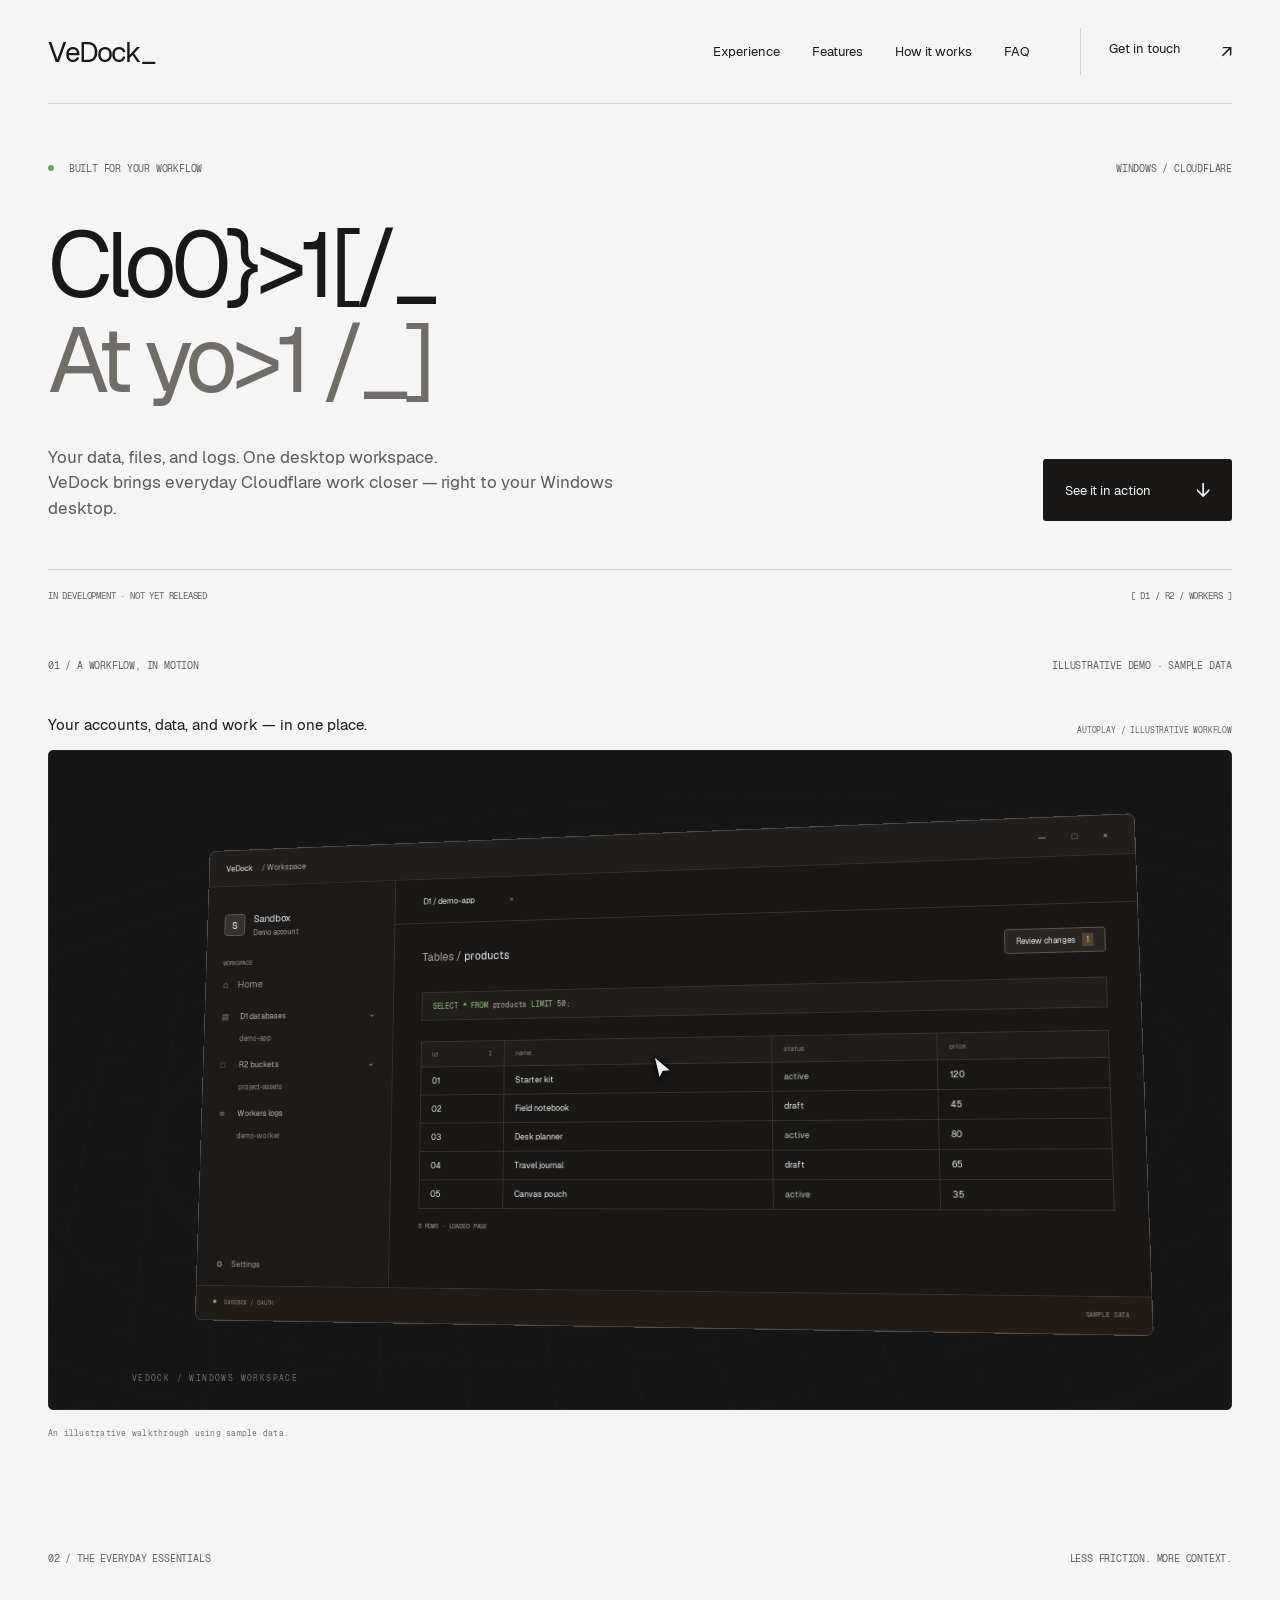
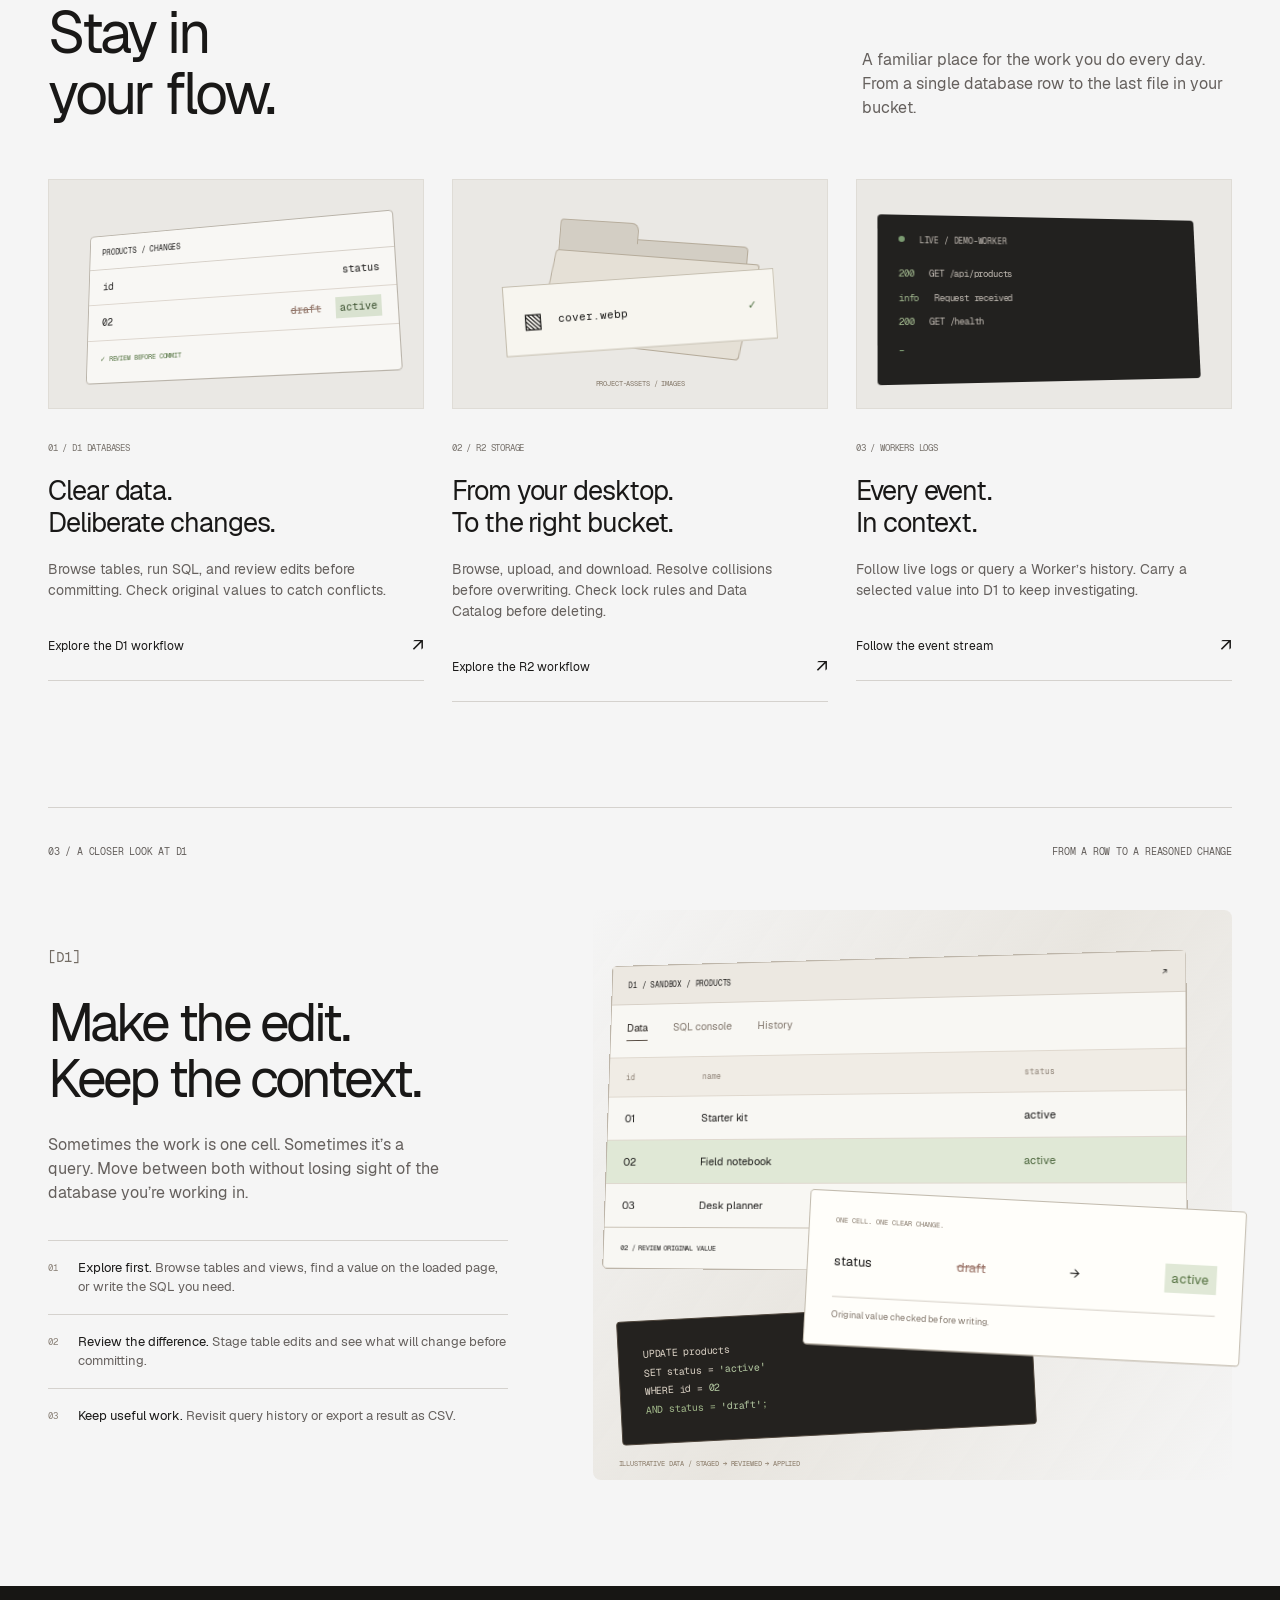
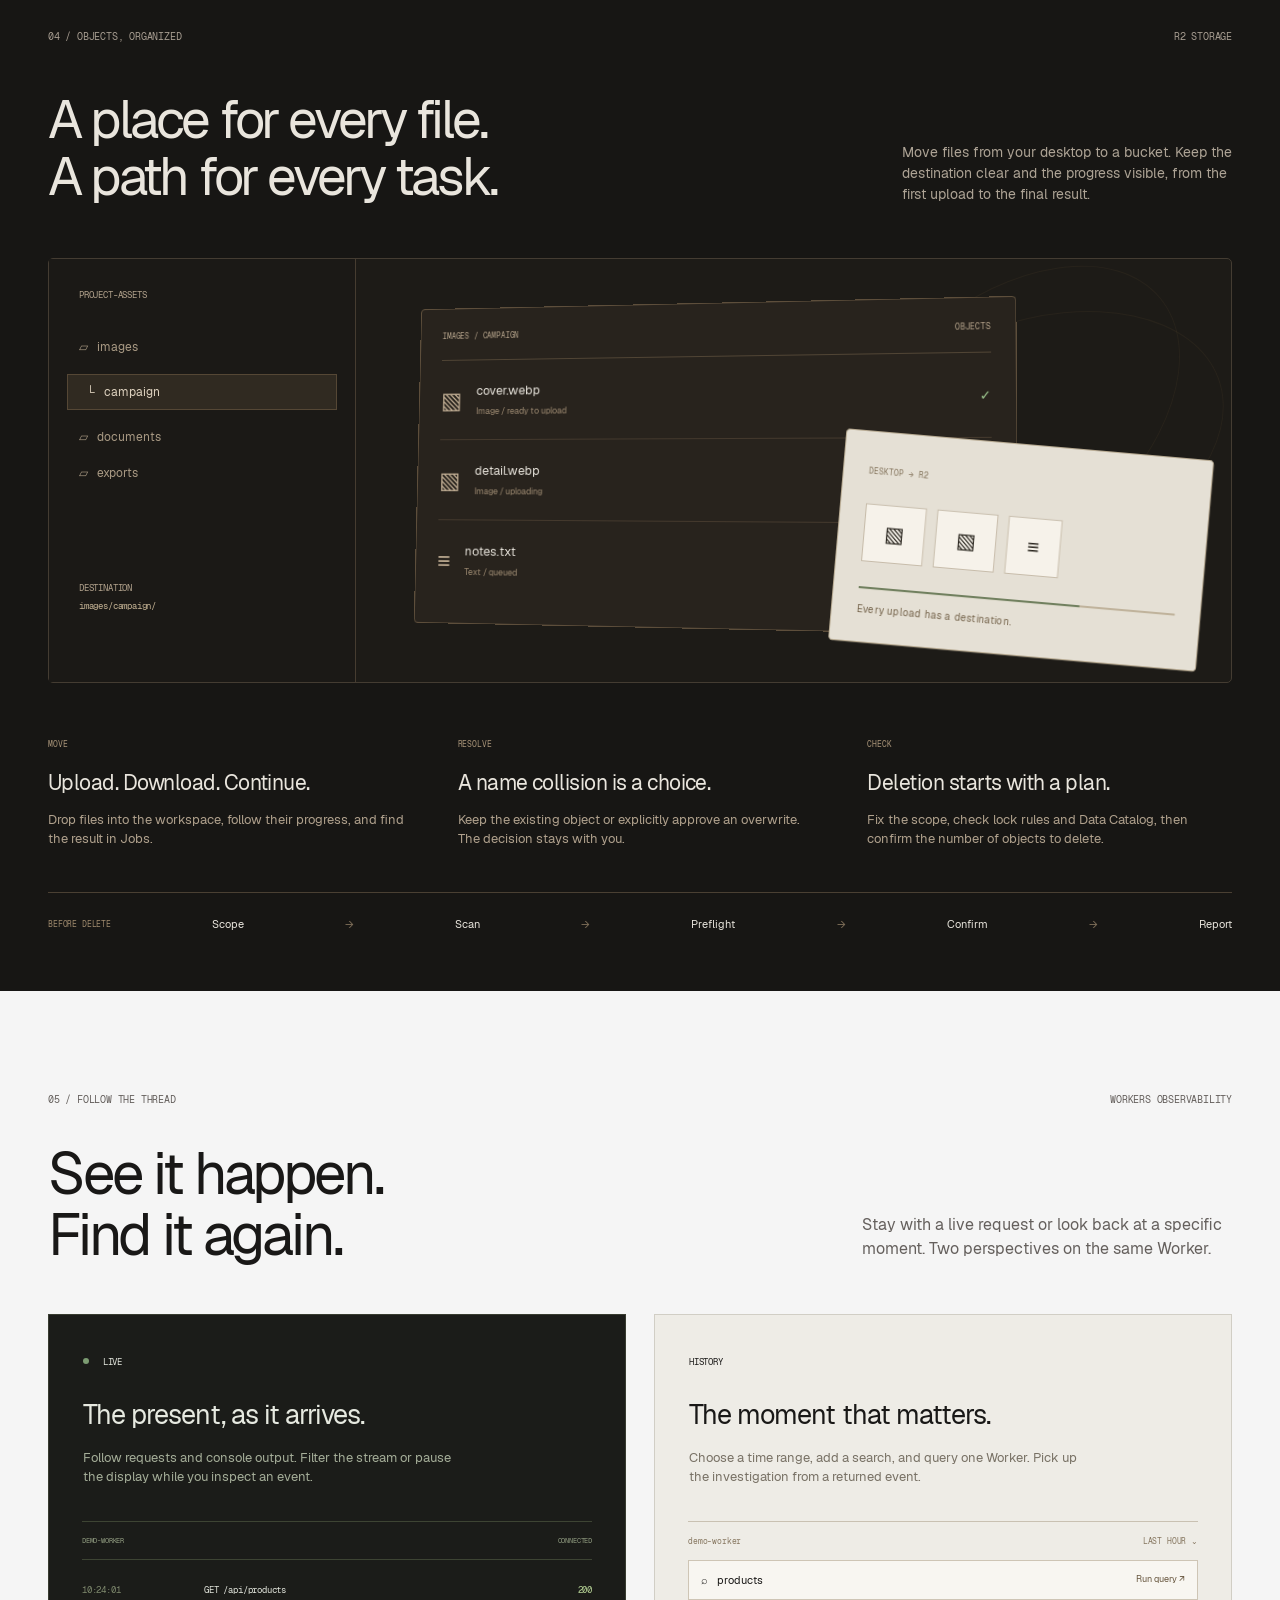
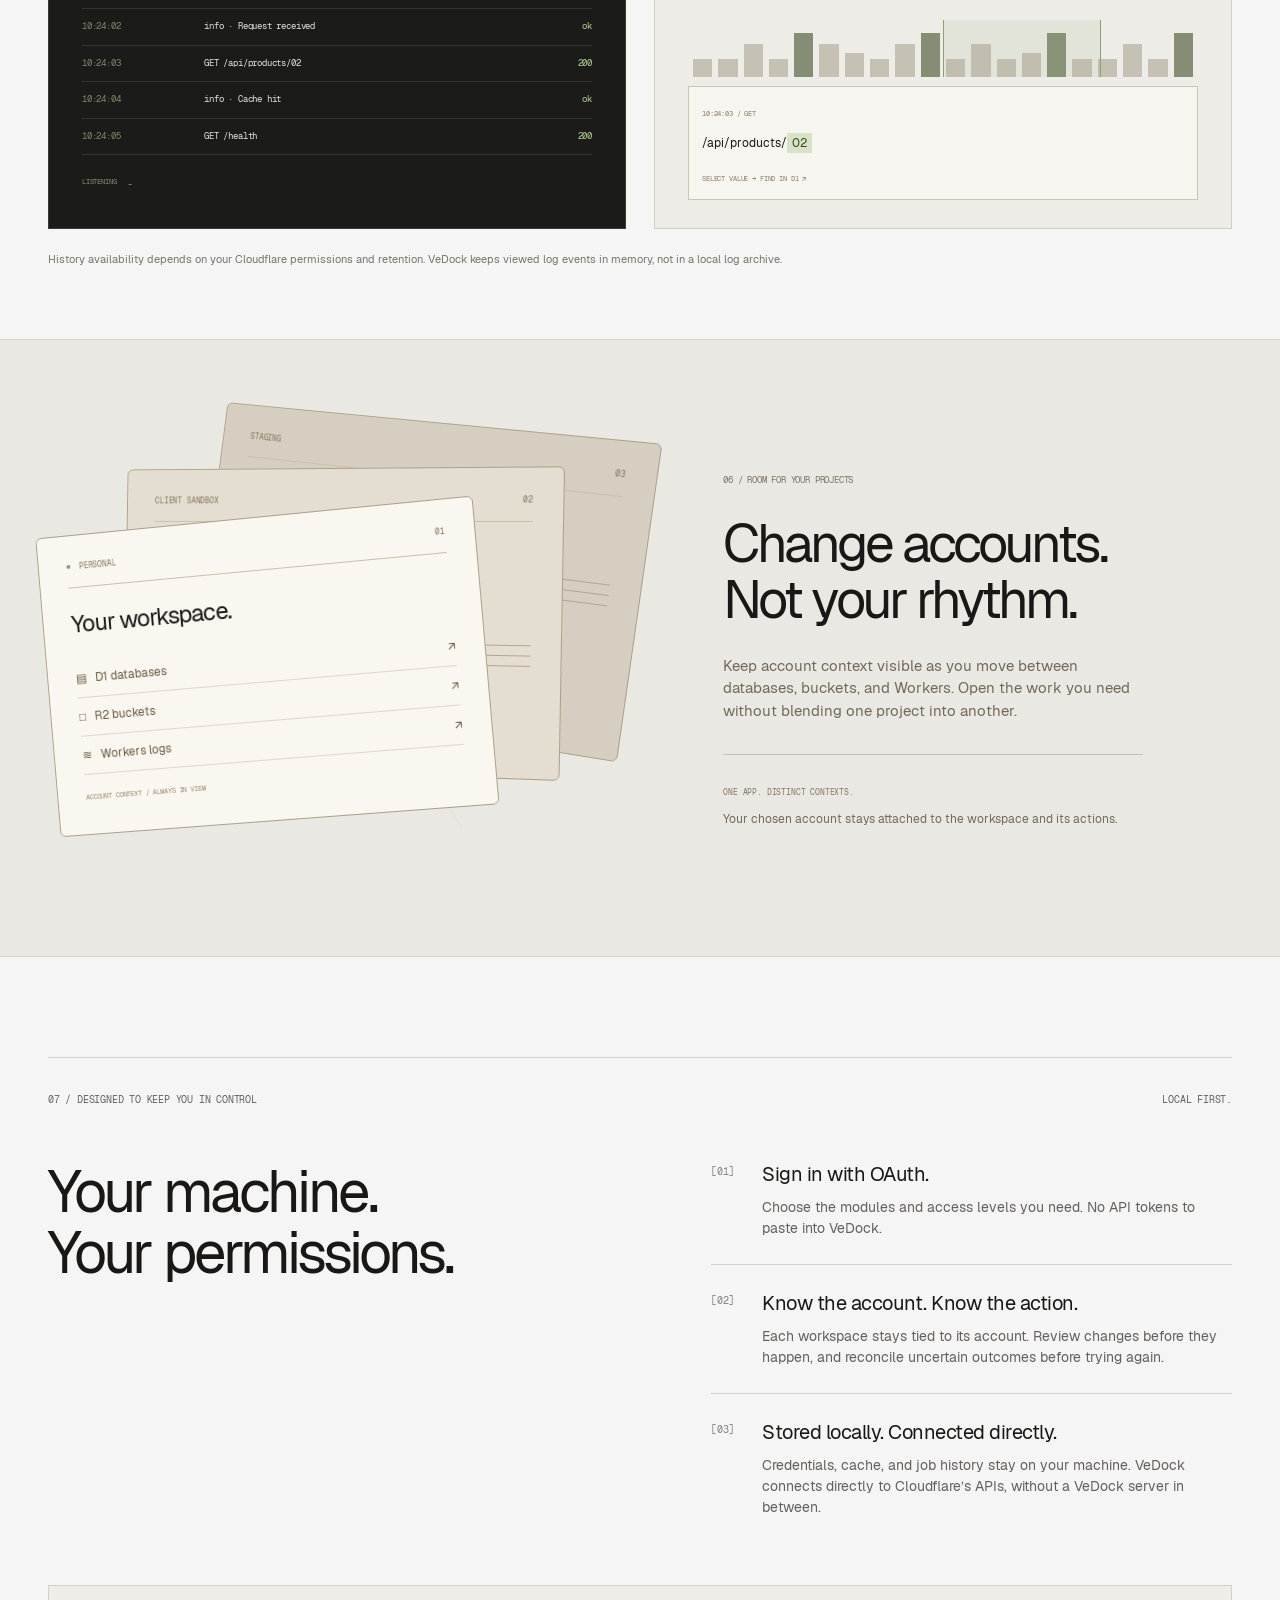
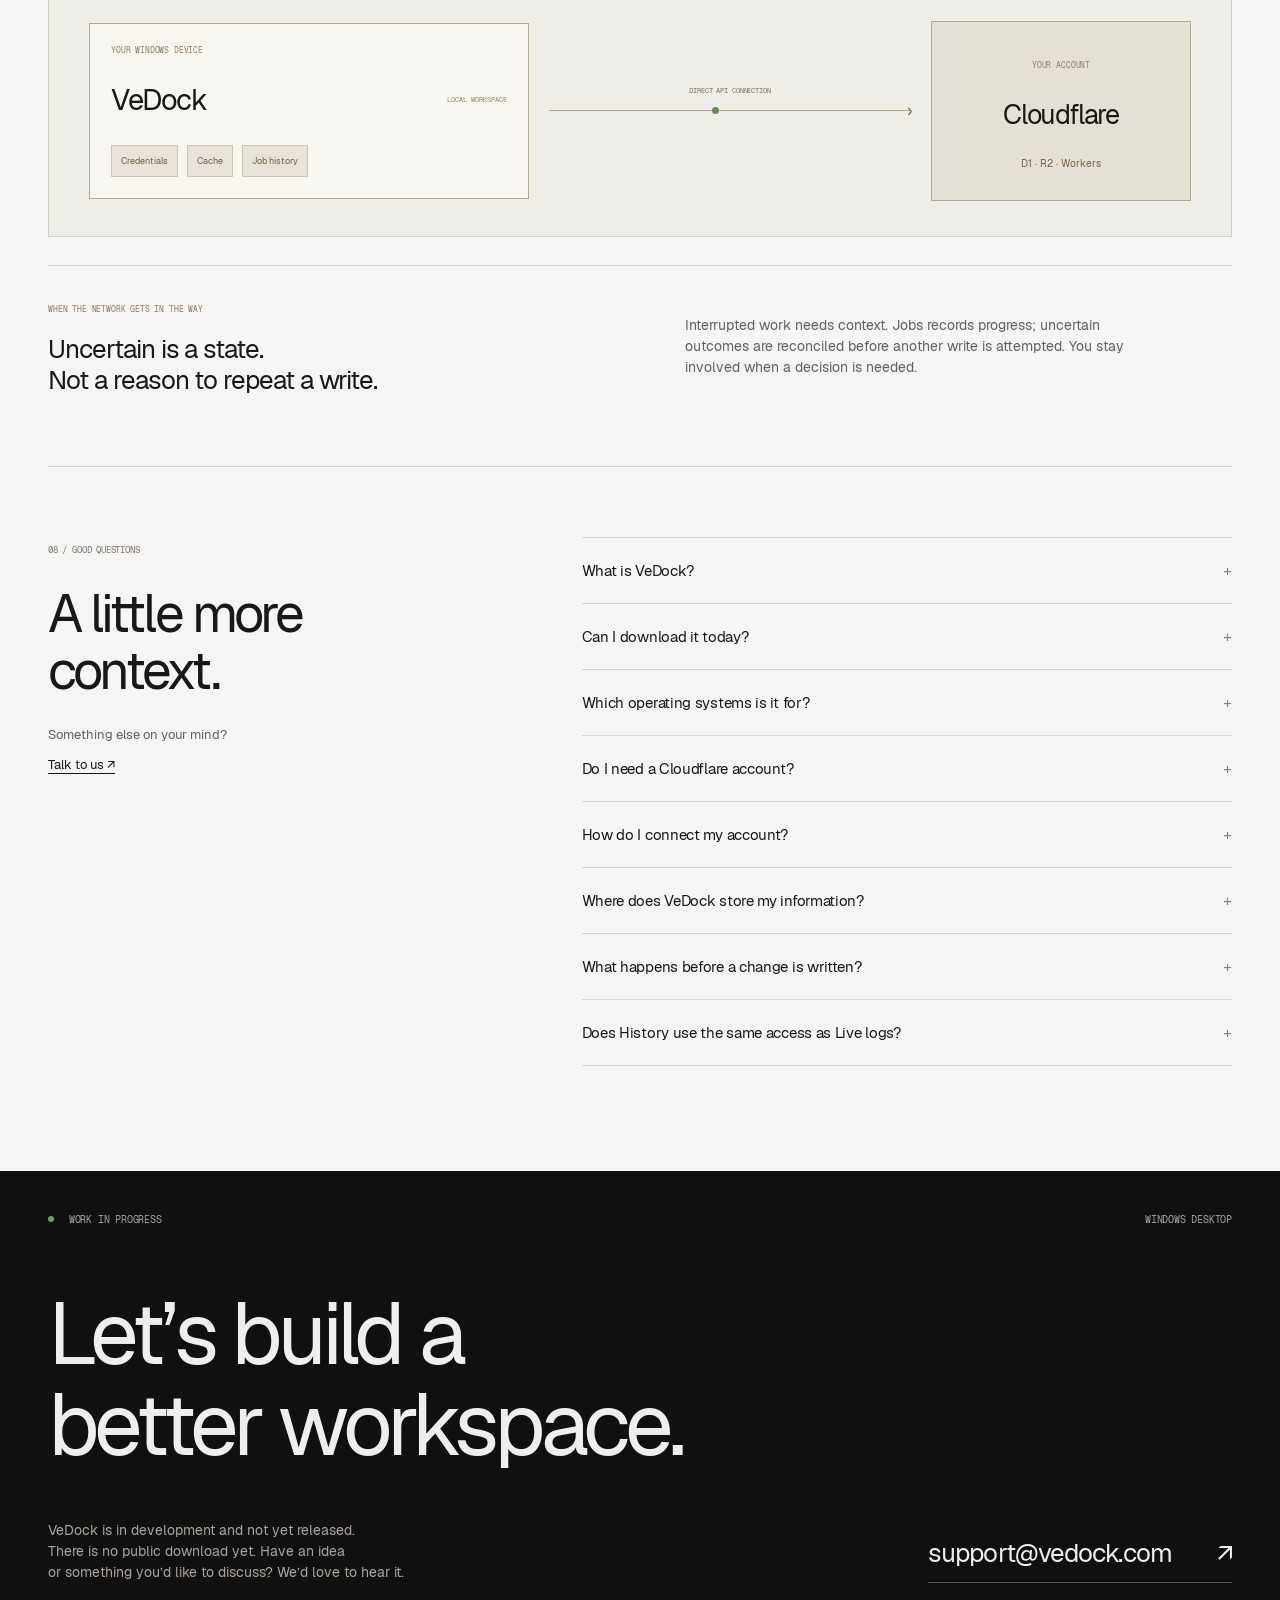
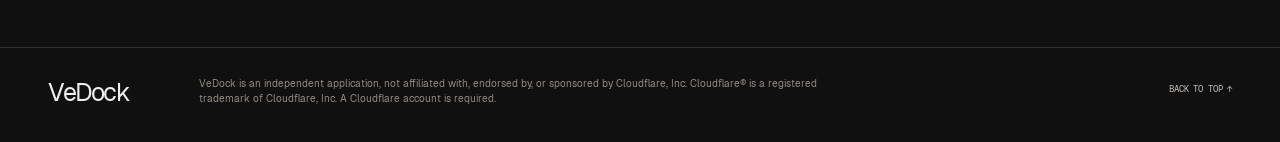
==== commit 73c92761: "DOC-DIST-001: expand the landing into a continuous product story Add substantial D1, R2, live/histor" ====
--- a/site/index.html
+++ b/site/index.html
@@ -11,22 +11,23 @@
   <script type="module" src="app.js"></script>
 </head>
 <body>
-  <a class="skip-link" href="#noi-dung">Skip to main content</a>
-  <header class="header wrap" id="dau-trang">
-    <a href="#dau-trang" class="wordmark" aria-label="VeDock — back to top">VeDock<span class="wordmark-dot" aria-hidden="true">_</span></a>
-    <nav aria-label="Main navigation"><a href="#trai-nghiem">Experience</a><a href="#tinh-nang">Features</a><a href="#cach-lam-viec">How it works</a></nav>
+  <a class="skip-link" href="#main-content">Skip to main content</a>
+  <header class="header wrap" id="top">
+    <a href="#top" class="wordmark" aria-label="VeDock — back to top">VeDock<span class="wordmark-dot" aria-hidden="true">_</span></a>
+    <nav aria-label="Main navigation"><a href="#experience">Experience</a><a href="#features">Features</a><a href="#how-it-works">How it works</a><a href="#faq">FAQ</a></nav>
     <a href="mailto:support@vedock.com" class="nav-contact">Get in touch <span aria-hidden="true">↗</span></a>
   </header>
-  <main id="noi-dung">
+  <main id="main-content">
     <section class="hero wrap" aria-labelledby="hero-title">
       <div class="hero-kicker mono"><span><i class="signal" aria-hidden="true"></i> BUILT FOR YOUR WORKFLOW</span><span>WINDOWS / CLOUDFLARE</span></div>
       <h1 id="hero-title"><span data-scramble>Cloudflare.</span><br><span class="hero-second" data-scramble>At your fingertips.</span></h1>
-      <div class="hero-bottom"><p>Your data, files, and logs. One desktop workspace.<br>VeDock brings everyday Cloudflare work closer — right to your Windows desktop.</p><a class="button dark" href="#trai-nghiem">See it in action <span aria-hidden="true">↓</span></a></div>
+      <div class="hero-bottom"><p>Your data, files, and logs. One desktop workspace.<br>VeDock brings everyday Cloudflare work closer — right to your Windows desktop.</p><a class="button dark" href="#experience">See it in action <span aria-hidden="true">↓</span></a></div>
       <div class="hero-meta mono"><span>IN DEVELOPMENT · NOT YET RELEASED</span><span aria-hidden="true">[ D1 / R2 / WORKERS ]</span></div>
     </section>
-    <section id="trai-nghiem" class="demo-section wrap reveal" aria-labelledby="demo-title">
+    <section id="experience" class="demo-section wrap reveal" aria-labelledby="demo-title">
       <div class="section-top mono"><h2 id="demo-title">01 / A WORKFLOW, IN MOTION</h2><span>ILLUSTRATIVE DEMO · SAMPLE DATA</span></div>
-      <figure class="demo" data-phase="d1-review" data-chapter="d1">
+      <div class="cinematic-heading"><p class="demo-caption">D1 / Review your changes before committing.</p><span class="mono">AUTOPLAY / ILLUSTRATIVE WORKFLOW</span></div>
+      <figure aria-label="Illustrative VeDock workflow with sample data" class="demo" data-phase="d1-review" data-chapter="d1">
         <div class="demo-viewport">
           <div class="desktop-grid" aria-hidden="true"></div>
           <div class="launch-screen" aria-hidden="true"><div class="launch-icon">V</div><span>VeDock</span><div class="launch-hint mono">YOUR WORKSPACE, READY.</div></div>
@@ -45,26 +46,79 @@
           <div class="demo-cursor" aria-hidden="true"><svg viewBox="0 0 24 30" fill="none"><path d="M2 2L21 18L12 19L8 27L2 2Z" fill="#eee" stroke="#101010" stroke-width="1.5"/></svg><span></span></div>
           <div class="stage-label mono" aria-hidden="true">VEDOCK / WINDOWS WORKSPACE</div>
         </div>
-        <figcaption><span class="demo-caption">D1 / Review your changes before committing.</span><span class="demo-time mono" aria-hidden="true">00:14 / 00:46</span></figcaption>
-        <div class="demo-controls" hidden><div class="playback"><button type="button" data-play aria-label="Pause demo">Ⅱ</button><button type="button" data-replay aria-label="Replay demo from the beginning">↺</button></div><div class="chapters" aria-label="Choose a demo chapter"><button type="button" data-seek="launch">01 <span>Launch</span></button><button type="button" data-seek="d1">02 <span>D1</span></button><button type="button" data-seek="r2">03 <span>R2</span></button><button type="button" data-seek="logs">04 <span>Logs</span></button></div><div class="timeline-track" aria-hidden="true"><span></span></div></div>
       </figure>
       <p class="demo-disclosure mono">An illustrative walkthrough using sample data.</p>
     </section>
-    <section class="features wrap" id="tinh-nang" aria-labelledby="features-title">
+    <section class="features wrap" id="features" aria-labelledby="features-title">
       <div class="section-top mono reveal"><span>02 / THE EVERYDAY ESSENTIALS</span><span>LESS FRICTION. MORE CONTEXT.</span></div>
       <div class="section-heading reveal"><h2 id="features-title" data-scramble>Stay in<br>your flow.</h2><p>A familiar place for the work you do every day. From a single database row to the last file in your bucket.</p></div>
       <div class="feature-grid">
-        <article class="feature reveal"><div class="feature-art art-d1" aria-hidden="true"><div class="floating-table"><div class="mini-table-label mono">PRODUCTS / CHANGES</div><div><span>id</span><span>status</span></div><div><span>02</span><span><del>draft</del> <b>active</b></span></div><div class="table-confirm mono">✓ REVIEW BEFORE COMMIT</div></div></div><div class="feature-copy"><span class="mono feature-id">01 / D1 DATABASES</span><h3>Clear data.<br>Deliberate changes.</h3><p>Browse tables, run SQL, and review edits before committing. Check original values to catch conflicts.</p><a href="#trai-nghiem" data-jump="d1">Explore the D1 workflow <span aria-hidden="true">↗</span></a></div></article>
-        <article class="feature reveal"><div class="feature-art art-r2" aria-hidden="true"><div class="folder-shape"></div><div class="floating-file mono"><span>▧</span> cover.webp <i>✓</i></div><div class="folder-caption mono">PROJECT-ASSETS / IMAGES</div></div><div class="feature-copy"><span class="mono feature-id">02 / R2 STORAGE</span><h3>From your desktop.<br>To the right bucket.</h3><p>Browse, upload, and download. Resolve collisions before overwriting. Check lock rules and Data Catalog before deleting.</p><a href="#trai-nghiem" data-jump="r2">Explore the R2 workflow <span aria-hidden="true">↗</span></a></div></article>
-        <article class="feature reveal"><div class="feature-art art-logs" aria-hidden="true"><div class="mini-terminal mono"><div><i class="signal"></i> LIVE / DEMO-WORKER</div><p><span>200</span> GET /api/products</p><p><span>info</span> Request received</p><p><span>200</span> GET /health</p><p class="terminal-caret">_</p></div></div><div class="feature-copy"><span class="mono feature-id">03 / WORKERS LOGS</span><h3>Every event.<br>In context.</h3><p>Follow live logs or query a Worker’s history. Carry a selected value into D1 to keep investigating.</p><a href="#trai-nghiem" data-jump="logs">Follow the event stream <span aria-hidden="true">↗</span></a></div></article>
+        <article class="feature reveal"><div class="feature-art art-d1" aria-hidden="true"><div class="floating-table"><div class="mini-table-label mono">PRODUCTS / CHANGES</div><div><span>id</span><span>status</span></div><div><span>02</span><span><del>draft</del> <b>active</b></span></div><div class="table-confirm mono">✓ REVIEW BEFORE COMMIT</div></div></div><div class="feature-copy"><span class="mono feature-id">01 / D1 DATABASES</span><h3>Clear data.<br>Deliberate changes.</h3><p>Browse tables, run SQL, and review edits before committing. Check original values to catch conflicts.</p><a href="#database">Explore the D1 workflow <span aria-hidden="true">↗</span></a></div></article>
+        <article class="feature reveal"><div class="feature-art art-r2" aria-hidden="true"><div class="folder-shape"></div><div class="floating-file mono"><span>▧</span> cover.webp <i>✓</i></div><div class="folder-caption mono">PROJECT-ASSETS / IMAGES</div></div><div class="feature-copy"><span class="mono feature-id">02 / R2 STORAGE</span><h3>From your desktop.<br>To the right bucket.</h3><p>Browse, upload, and download. Resolve collisions before overwriting. Check lock rules and Data Catalog before deleting.</p><a href="#storage">Explore the R2 workflow <span aria-hidden="true">↗</span></a></div></article>
+        <article class="feature reveal"><div class="feature-art art-logs" aria-hidden="true"><div class="mini-terminal mono"><div><i class="signal"></i> LIVE / DEMO-WORKER</div><p><span>200</span> GET /api/products</p><p><span>info</span> Request received</p><p><span>200</span> GET /health</p><p class="terminal-caret">_</p></div></div><div class="feature-copy"><span class="mono feature-id">03 / WORKERS LOGS</span><h3>Every event.<br>In context.</h3><p>Follow live logs or query a Worker’s history. Carry a selected value into D1 to keep investigating.</p><a href="#workers">Follow the event stream <span aria-hidden="true">↗</span></a></div></article>
       </div>
     </section>
-    <section class="principles wrap" id="cach-lam-viec" aria-labelledby="principles-title">
-      <div class="section-top mono reveal"><span>03 / DESIGNED TO KEEP YOU IN CONTROL</span><span>LOCAL FIRST.</span></div>
+    <section class="deep-dive wrap" id="database" aria-labelledby="database-title">
+      <div class="section-top mono reveal"><span>03 / A CLOSER LOOK AT D1</span><span>FROM A ROW TO A REASONED CHANGE</span></div>
+      <div class="editorial-split">
+        <div class="editorial-copy reveal"><span class="section-symbol" aria-hidden="true">[D1]</span><h2 id="database-title" data-scramble>Make the edit.<br>Keep the context.</h2><p>Sometimes the work is one cell. Sometimes it’s a query. Move between both without losing sight of the database you’re working in.</p><div class="editorial-points"><div><span class="mono">01</span><p><strong>Explore first.</strong> Browse tables and views, find a value on the loaded page, or write the SQL you need.</p></div><div><span class="mono">02</span><p><strong>Review the difference.</strong> Stage table edits and see what will change before committing.</p></div><div><span class="mono">03</span><p><strong>Keep useful work.</strong> Revisit query history or export a result as CSV.</p></div></div></div>
+        <div class="database-visual motion-scene reveal" data-depth aria-hidden="true">
+          <div class="detail-window depth-layer"><div class="detail-chrome mono"><span>D1 / SANDBOX / PRODUCTS</span><span>↗</span></div><div class="database-tabs"><span>Data</span><span>SQL console</span><span>History</span></div><div class="detail-table"><div><span>id</span><span>name</span><span>status</span></div><div><span>01</span><span>Starter kit</span><span>active</span></div><div class="detail-edited"><span>02</span><span>Field notebook</span><span class="changing-value"><span>draft</span><span>active</span></span></div><div><span>03</span><span>Desk planner</span><span>active</span></div></div><div class="detail-status mono"><span class="status-cycle"><span>01 / CHANGE STAGED</span><span>02 / REVIEW ORIGINAL VALUE</span><span>03 / CHANGE APPLIED</span></span><span class="little-dot"></span></div></div>
+          <div class="diff-float"><div class="mono">ONE CELL. ONE CLEAR CHANGE.</div><p>status <del>draft</del><span>→</span><ins>active</ins></p><div class="diff-rule"></div><small>Original value checked before writing.</small></div>
+          <div class="code-slab mono"><span class="code-line">UPDATE products</span><span class="code-line">SET status = <i>'active'</i></span><span class="code-line">WHERE id = <i>02</i></span><span class="code-line code-condition">AND status = <i>'draft'</i>;</span></div>
+          <span class="visual-note mono">ILLUSTRATIVE DATA / STAGED → REVIEWED → APPLIED</span>
+        </div>
+      </div>
+    </section>
+    <section class="storage-section" id="storage" aria-labelledby="storage-title"><div class="wrap">
+      <div class="section-top mono reveal"><span>04 / OBJECTS, ORGANIZED</span><span>R2 STORAGE</span></div>
+      <div class="storage-heading reveal"><h2 id="storage-title" data-scramble>A place for every file.<br>A path for every task.</h2><p>Move files from your desktop to a bucket. Keep the destination clear and the progress visible, from the first upload to the final result.</p></div>
+      <div class="storage-workbench motion-scene reveal" data-depth aria-hidden="true">
+        <div class="storage-tree"><div class="mono">PROJECT-ASSETS</div><p>▱ &nbsp; images</p><p class="tree-active">&nbsp; └ &nbsp; campaign</p><p>▱ &nbsp; documents</p><p>▱ &nbsp; exports</p><div class="tree-destination mono">DESTINATION<br><span>images/campaign/</span></div></div>
+        <div class="object-board depth-layer"><div class="object-heading mono"><span>IMAGES / CAMPAIGN</span><span>OBJECTS</span></div><div class="object-item"><span class="file-glyph">▧</span><div>cover.webp<small>Image / ready to upload</small></div><span class="object-check">✓</span></div><div class="object-item"><span class="file-glyph">▧</span><div>detail.webp<small>Image / uploading</small></div><div class="object-meter"><i></i></div></div><div class="object-item"><span class="file-glyph">≡</span><div>notes.txt<small>Text / queued</small></div><span class="dim">···</span></div></div>
+        <div class="upload-ticket"><span class="mono">DESKTOP → R2</span><div class="ticket-files"><span>▧</span><span>▧</span><span>≡</span></div><div class="ticket-line"><i></i></div><p>Every upload has a destination.</p></div>
+        <span class="storage-orbit orbit-one"></span><span class="storage-orbit orbit-two"></span>
+      </div>
+      <div class="storage-capabilities"><article class="reveal"><span class="mono">MOVE</span><h3>Upload. Download. Continue.</h3><p>Drop files into the workspace, follow their progress, and find the result in Jobs.</p></article><article class="reveal"><span class="mono">RESOLVE</span><h3>A name collision is a choice.</h3><p>Keep the existing object or explicitly approve an overwrite. The decision stays with you.</p></article><article class="reveal"><span class="mono">CHECK</span><h3>Deletion starts with a plan.</h3><p>Fix the scope, check lock rules and Data Catalog, then confirm the number of objects to delete.</p></article></div>
+      <div class="preflight-line reveal"><span class="mono">BEFORE DELETE</span><span>Scope</span><i>→</i><span>Scan</span><i>→</i><span>Preflight</span><i>→</i><span>Confirm</span><i>→</i><span>Report</span></div>
+    </div></section>
+    <section class="workers-section wrap" id="workers" aria-labelledby="workers-title">
+      <div class="section-top mono reveal"><span>05 / FOLLOW THE THREAD</span><span>WORKERS OBSERVABILITY</span></div>
+      <div class="section-heading reveal"><h2 id="workers-title" data-scramble>See it happen.<br>Find it again.</h2><p>Stay with a live request or look back at a specific moment. Two perspectives on the same Worker.</p></div>
+      <div class="observability-grid">
+        <article class="live-panel motion-scene reveal"><div class="observability-copy"><span class="mono"><i class="signal"></i> LIVE</span><h3>The present, as it arrives.</h3><p>Follow requests and console output. Filter the stream or pause the display while you inspect an event.</p></div><div class="event-stream mono" aria-hidden="true"><div class="event-stream-header"><span>DEMO-WORKER</span><span>CONNECTED</span></div><p><time>10:24:01</time><span>GET /api/products</span><b>200</b></p><p><time>10:24:02</time><span>info · Request received</span><b>ok</b></p><p><time>10:24:03</time><span>GET /api/products/02</span><b>200</b></p><p><time>10:24:04</time><span>info · Cache hit</span><b>ok</b></p><p><time>10:24:05</time><span>GET /health</span><b>200</b></p><div class="stream-bottom">LISTENING<span class="stream-caret">_</span></div></div></article>
+        <article class="history-panel reveal"><div class="observability-copy"><span class="mono">HISTORY</span><h3>The moment that matters.</h3><p>Choose a time range, add a search, and query one Worker. Pick up the investigation from a returned event.</p></div><div class="history-illustration" aria-hidden="true"><div class="history-query mono"><span>demo-worker</span><span>LAST HOUR ⌄</span></div><div class="history-search">⌕ &nbsp; products <span>Run query ↗</span></div><div class="time-landscape"><i></i><i></i><i></i><i></i><i></i><i></i><i></i><i></i><i></i><i></i><i></i><i></i><i></i><i></i><i></i><i></i><i></i><i></i><i></i><i></i><div class="time-selection"></div></div><div class="history-result"><span class="mono">10:24:03 / GET</span><p>/api/products/<mark>02</mark></p><span class="handoff-chip mono">SELECT VALUE → FIND IN D1 ↗</span></div></div></article>
+      </div>
+      <p class="section-footnote reveal">History availability depends on your Cloudflare permissions and retention. VeDock keeps viewed log events in memory, not in a local log archive.</p>
+    </section>
+    <section class="workspace-section" id="workspaces" aria-labelledby="workspace-title"><div class="wrap workspace-layout">
+      <div class="workspace-stack motion-scene reveal" data-depth aria-hidden="true"><div class="workspace-card card-back"><div class="workspace-card-top mono"><span>STAGING</span><span>03</span></div><p>Ready when you are.</p><div class="workspace-lines"><i></i><i></i><i></i></div></div><div class="workspace-card card-mid"><div class="workspace-card-top mono"><span>CLIENT SANDBOX</span><span>02</span></div><p>Another project.<br>The same clarity.</p><div class="workspace-lines"><i></i><i></i><i></i></div></div><div class="workspace-card card-front"><div class="workspace-card-top mono"><span><i class="signal"></i> PERSONAL</span><span>01</span></div><div class="workspace-title">Your workspace.</div><div class="workspace-resource"><span>▤ &nbsp; D1 databases</span><span>↗</span></div><div class="workspace-resource"><span>□ &nbsp; R2 buckets</span><span>↗</span></div><div class="workspace-resource"><span>≋ &nbsp; Workers logs</span><span>↗</span></div><div class="workspace-account mono">ACCOUNT CONTEXT / ALWAYS IN VIEW</div></div><span class="stack-axis axis-one"></span><span class="stack-axis axis-two"></span></div>
+      <div class="workspace-copy reveal"><span class="mono">06 / ROOM FOR YOUR PROJECTS</span><h2 id="workspace-title" data-scramble>Change accounts.<br>Not your rhythm.</h2><p>Keep account context visible as you move between databases, buckets, and Workers. Open the work you need without blending one project into another.</p><div class="workspace-note"><span class="mono">ONE APP. DISTINCT CONTEXTS.</span><p>Your chosen account stays attached to the workspace and its actions.</p></div></div>
+    </div></section>
+    <section class="principles wrap" id="how-it-works" aria-labelledby="principles-title">
+      <div class="section-top mono reveal"><span>07 / DESIGNED TO KEEP YOU IN CONTROL</span><span>LOCAL FIRST.</span></div>
       <div class="principles-layout"><h2 class="reveal" id="principles-title" data-scramble>Your machine.<br>Your permissions.</h2><div class="principle-list"><article class="reveal"><span class="mono">[01]</span><div><h3>Sign in with OAuth.</h3><p>Choose the modules and access levels you need. No API tokens to paste into VeDock.</p></div></article><article class="reveal"><span class="mono">[02]</span><div><h3>Know the account. Know the action.</h3><p>Each workspace stays tied to its account. Review changes before they happen, and reconcile uncertain outcomes before trying again.</p></div></article><article class="reveal"><span class="mono">[03]</span><div><h3>Stored locally. Connected directly.</h3><p>Credentials, cache, and job history stay on your machine. VeDock connects directly to Cloudflare’s APIs, without a VeDock server in between.</p></div></article></div></div>
+
+      <div class="local-architecture motion-scene reveal" aria-label="Credentials, cache and job history stay on your Windows device. VeDock connects directly to Cloudflare APIs.">
+        <div class="device-boundary"><div class="mono device-label">YOUR WINDOWS DEVICE</div><div class="device-app">VeDock<span class="mono">LOCAL WORKSPACE</span></div><div class="local-stores"><span>Credentials</span><span>Cache</span><span>Job history</span></div></div><div class="connection-path" aria-hidden="true"><span class="connection-pulse"></span><span class="mono">DIRECT API CONNECTION</span></div><div class="cloud-boundary"><span class="mono">YOUR ACCOUNT</span><p>Cloudflare</p><div>D1 · R2 · Workers</div></div>
+      </div>
+      <div class="jobs-rail reveal"><div><span class="mono">WHEN THE NETWORK GETS IN THE WAY</span><h3>Uncertain is a state.<br>Not a reason to repeat a write.</h3></div><p>Interrupted work needs context. Jobs records progress; uncertain outcomes are reconciled before another write is attempted. You stay involved when a decision is needed.</p></div>
     </section>
-    <section class="contact" id="lien-he" aria-labelledby="contact-title"><div class="wrap"><div class="section-top mono"><span><i class="signal"></i> WORK IN PROGRESS</span><span>WINDOWS DESKTOP</span></div><h2 id="contact-title" data-scramble>Let’s build a<br>better workspace.</h2><div class="contact-bottom"><p>VeDock is in development and not yet released.<br>There is no public download yet. Have an idea<br>or something you’d like to discuss? We’d love to hear it.</p><a href="mailto:support@vedock.com">support@vedock.com <span aria-hidden="true">↗</span></a></div></div></section>
+    <section class="faq-section wrap" id="faq" aria-labelledby="faq-title">
+      <div class="faq-intro reveal"><span class="mono">08 / GOOD QUESTIONS</span><h2 id="faq-title" data-scramble>A little more<br>context.</h2><p>Something else on your mind?<br><a href="mailto:support@vedock.com">Talk to us ↗</a></p></div>
+      <div class="faq-list reveal">
+        <details><summary>What is VeDock?<span aria-hidden="true">+</span></summary><p>VeDock is a Windows desktop workspace for Cloudflare D1 databases, R2 storage, and Workers logs. It brings common development and maintenance tasks into one app.</p></details>
+        <details><summary>Can I download it today?<span aria-hidden="true">+</span></summary><p>Not yet. VeDock is in development and has not been publicly released. The walkthroughs on this page illustrate the product with sample data.</p></details>
+        <details><summary>Which operating systems is it for?<span aria-hidden="true">+</span></summary><p>VeDock is being built for Windows 10 and Windows 11 on x64. It is a desktop application, not a browser extension.</p></details>
+        <details><summary>Do I need a Cloudflare account?<span aria-hidden="true">+</span></summary><p>Yes. VeDock works with resources in your own Cloudflare account. Cloudflare’s service availability, permissions, retention, and usage rules still apply.</p></details>
+        <details><summary>How do I connect my account?<span aria-hidden="true">+</span></summary><p>You sign in through Cloudflare OAuth and choose the modules and access levels you need. You do not paste an API token into VeDock.</p></details>
+        <details><summary>Where does VeDock store my information?<span aria-hidden="true">+</span></summary><p>Credentials, cache, query history, and job records are stored locally on your device. API requests go directly to Cloudflare. Viewed log events stay in memory; VeDock does not create a local log archive.</p></details>
+        <details><summary>What happens before a change is written?<span aria-hidden="true">+</span></summary><p>Table edits are staged for review. R2 overwrites require an explicit choice, and deletion goes through scope, scan, preflight, and confirmation. An uncertain result is reconciled before retrying the write.</p></details>
+        <details><summary>Does History use the same access as Live logs?<span aria-hidden="true">+</span></summary><p>No. History needs the separate Workers Observability permission that Cloudflare calls Write, even though the feature is used to view logs. Live logs uses its own permission. You choose what to authorize.</p></details>
+      </div>
+    </section>
+    <section class="contact" id="contact" aria-labelledby="contact-title"><div class="wrap"><div class="section-top mono"><span><i class="signal"></i> WORK IN PROGRESS</span><span>WINDOWS DESKTOP</span></div><h2 id="contact-title" data-scramble>Let’s build a<br>better workspace.</h2><div class="contact-bottom"><p>VeDock is in development and not yet released.<br>There is no public download yet. Have an idea<br>or something you’d like to discuss? We’d love to hear it.</p><a href="mailto:support@vedock.com">support@vedock.com <span aria-hidden="true">↗</span></a></div></div></section>
   </main>
-  <footer class="footer wrap"><a href="#dau-trang" class="wordmark">VeDock</a><p>VeDock is an independent application, not affiliated with, endorsed by, or sponsored by Cloudflare, Inc. Cloudflare® is a registered trademark of Cloudflare, Inc. A Cloudflare account is required.</p><a href="#dau-trang" class="mono">BACK TO TOP ↑</a></footer>
+  <footer class="footer wrap"><a href="#top" class="wordmark">VeDock</a><p>VeDock is an independent application, not affiliated with, endorsed by, or sponsored by Cloudflare, Inc. Cloudflare® is a registered trademark of Cloudflare, Inc. A Cloudflare account is required.</p><a href="#top" class="mono">BACK TO TOP ↑</a></footer>
 </body>
 </html>
--- a/site/styles.css
+++ b/site/styles.css
@@ -12,3 +12,26 @@
 @media(prefers-reduced-motion:reduce){html{scroll-behavior:auto}*,*:before,*:after{animation:none!important;transition:none!important}.js-motion .reveal{opacity:1!important;transform:none!important}.demo .demo-cursor{display:none!important}.app-window{transform:none!important}.scramble-source{opacity:1}.scramble-visual{display:none}}
 @media(forced-colors:active){.button,.demo,.mini-button,.feature-art{border:1px solid CanvasText}.signal{background:CanvasText}.scramble-source{opacity:1}.scramble-visual{display:none}}
 .hero h1>span{display:inline-block}
+/* Keep the full-bleed footer outside the responsive content-width constraint. */
+.footer{width:100%}
+/* Expanded product story */
+.cinematic-heading{display:flex;justify-content:space-between;align-items:flex-end;gap:30px;margin-top:27px;min-height:36px}.cinematic-heading .demo-caption{font-size:15px;line-height:1.45;max-width:750px}.cinematic-heading>.mono{font-size:8px;color:var(--muted);white-space:nowrap}.demo-section .demo{margin-top:15px}.deep-dive{padding-block:37px 106px;border-top:1px solid var(--line)}.editorial-split{display:grid;grid-template-columns:.9fr 1.25fr;gap:85px;align-items:center;margin-top:52px}.section-symbol{font-family:var(--mono);font-size:14px;color:#736c64;display:block;margin-bottom:29px}.editorial-copy h2,.storage-heading h2,.workspace-copy h2,.faq-intro h2{font-size:clamp(42px,4.15vw,61px);line-height:1.06;letter-spacing:-.055em}.editorial-copy>p{font-size:16px;color:var(--muted);margin-top:25px;max-width:400px}.editorial-points{margin-top:35px}.editorial-points>div{display:flex;gap:20px;padding-block:17px;border-top:1px solid var(--line)}.editorial-points .mono{font-size:9px;padding-top:4px;color:#877e74}.editorial-points p{font-size:13px;color:var(--muted)}.editorial-points strong{font-weight:400;color:var(--ink)}.database-visual{height:570px;position:relative;perspective:1300px;background:linear-gradient(125deg,#e8e5df00,#e8e5df 50%,#e8e5df00);border-radius:8px}.detail-window{position:absolute;left:0;top:45px;width:92%;border:1px solid #bdb5a9;background:#f8f7f3;border-radius:5px;transform:rotateY(calc(-9deg + var(--depth-y,0deg))) rotateX(calc(5deg + var(--depth-x,0deg)));transition:transform .7s}.detail-chrome{display:flex;justify-content:space-between;padding:15px 17px;font-size:8px;border-bottom:1px solid #d7d0c6;background:#ece8e1}.database-tabs{display:flex;gap:27px;font-size:11px;padding:17px;color:#81766c}.database-tabs>span:first-child{color:#25201c;border-bottom:1px solid #554a40;padding-bottom:6px}.detail-table>div{display:grid;grid-template-columns:15% 1fr 25%;font-size:11px;padding:15px 18px;border-top:1px solid #dfd8ce}.detail-table>div:first-child{font-family:var(--mono);font-size:8px;color:#8a7e72;background:#f0ece5}.detail-edited{background:#e0e8d6}.changing-value{position:relative;color:#4b653c}.changing-value>span:first-child{opacity:0}.changing-value>span:last-child{position:absolute;left:0}.detail-status{display:flex;align-items:center;justify-content:space-between;padding:16px 18px;border-top:1px solid #c9c1b4;font-size:7px}.little-dot{width:5px;height:5px;border-radius:50%;background:#759866}.status-cycle{position:relative;min-height:9px;flex:1}.status-cycle>span{position:absolute;left:0}.status-cycle>span:first-child,.status-cycle>span:last-child{opacity:0}.diff-float{position:absolute;right:0;top:290px;width:66%;background:#fffefa;border:1px solid #c3bcaf;padding:23px 25px;transform:rotateZ(3deg) translateZ(45px);border-radius:4px;z-index:2}.diff-float>.mono{font-size:7px;color:#877a6c}.diff-float p{display:flex;align-items:center;justify-content:space-between;font-size:13px;margin-top:21px}.diff-float del{color:#997266}.diff-float ins{color:#526f3e;text-decoration:none;background:#e0e8d6;padding:4px 7px}.diff-rule{height:1px;background:#d5d0c7;margin-top:20px;transform-origin:left}.diff-float small{display:block;color:#81756a;font-size:9px;margin-top:11px}.code-slab{position:absolute;left:4%;bottom:45px;width:65%;background:#24221f;color:#ddd4c7;border:1px solid #4d443a;transform:rotateZ(-3deg);padding:24px;font-size:10px;line-height:1.85;border-radius:4px}.code-line{display:block}.code-line i{font-style:normal;color:#b5caa3}.code-condition{color:#a5bc8d}.visual-note{position:absolute;left:4%;bottom:12px;font-size:7px;color:#8a7b68}.storage-section{background:#171614;color:#e9e5dd;padding-block:44px 60px;overflow:hidden}.storage-section .section-top{color:#a69c90}.storage-heading{display:flex;align-items:flex-end;justify-content:space-between;gap:60px;margin-top:49px}.storage-heading h2{max-width:780px}.storage-heading>p{max-width:330px;color:#ada395;font-size:14px}.storage-workbench{height:425px;border:1px solid #443c32;border-radius:5px;margin-top:53px;position:relative;perspective:1300px;isolation:isolate;background:#1d1b17}.storage-tree{position:absolute;left:0;top:0;width:26%;height:100%;border-right:1px solid #463c30;padding:30px;background:#1b1916;z-index:2}.storage-tree>.mono{font-size:9px;color:#b4a48e;margin-bottom:37px}.storage-tree p{font-size:12px;color:#a99a84;margin-block:18px}.storage-tree .tree-active{color:#ded2bf;background:#302a21;margin-inline:-12px;padding:8px 12px;border:1px solid #554735}.tree-destination{position:absolute;bottom:30px;font-size:8px;color:#8e7e66;line-height:2}.tree-destination span{color:#c7b596}.object-board{position:absolute;top:42px;left:30%;width:51%;border:1px solid #5d4e3b;border-radius:4px;background:#28231d;padding:23px;transform:rotateY(calc(-10deg + var(--depth-y,0deg))) rotateX(calc(4deg + var(--depth-x,0deg)));z-index:2;transition:transform .7s}.object-heading{display:flex;justify-content:space-between;font-size:8px;color:#b9a78e;padding-bottom:20px;border-bottom:1px solid #514535}.object-item{display:flex;gap:15px;align-items:center;padding:23px 0;border-bottom:1px solid #44392d;font-size:13px}.object-item:last-child{border:0}.file-glyph{font-size:24px;color:#c1ae94}.object-item small{display:block;font-size:9px;color:#9f8c73;margin-top:7px}.object-item>span:last-child{margin-left:auto}.object-check{color:var(--green)}.object-meter{height:3px;width:60px;background:#50432f;margin-left:auto;overflow:hidden}.object-meter i{display:block;width:65%;height:100%;background:#adc492;transform-origin:left}.upload-ticket{position:absolute;bottom:33px;right:4%;width:30%;background:#e5e0d5;color:#29251e;padding:24px;border:1px solid #b8ab93;transform:rotateZ(5deg) translateZ(50px);border-radius:4px;z-index:3}.upload-ticket>.mono{font-size:8px;color:#82725a}.ticket-files{display:flex;gap:10px;margin-block:24px}.ticket-files span{padding:14px 19px;background:#f6f2ea;border:1px solid #c7bcaa;font-size:20px}.ticket-line{height:2px;background:#c0b39c}.ticket-line i{display:block;height:100%;width:70%;background:#71805f;transform-origin:left}.upload-ticket p{font-size:10px;margin-top:12px;color:#75644c}.storage-orbit{position:absolute;right:2%;top:10%;width:400px;height:250px;border:1px solid #69533922;border-radius:50%;transform:rotate(-40deg);z-index:-1}.orbit-two{transform:rotate(-20deg);right:0;top:15%}.storage-capabilities{display:grid;grid-template-columns:repeat(3,1fr);gap:45px;margin-top:48px}.storage-capabilities .mono{font-size:8px;color:#ac977b}.storage-capabilities h3{font-size:21px;letter-spacing:-.025em;margin-top:17px}.storage-capabilities p{font-size:13px;color:#b0a18d;margin-top:14px}.preflight-line{position:relative;display:flex;align-items:center;justify-content:space-between;gap:20px;margin-top:43px;padding-top:24px;border-top:1px solid #4a4033;font-size:11px}.preflight-line>.mono{font-size:8px;color:#a38d70}.preflight-line i{font-style:normal;color:#7d6d58}.workers-section{padding-block:102px 70px}.observability-grid{display:grid;grid-template-columns:1fr 1fr;gap:28px;margin-top:49px}.live-panel{background:#1b1c19;border:1px solid #383c30;color:#e6e9e0;overflow:hidden}.history-panel{border:1px solid #d1cec5;background:#eeece6}.observability-copy{padding:34px}.observability-copy>.mono{font-size:9px}.observability-copy h3{font-size:27px;letter-spacing:-.035em;margin-top:27px}.observability-copy p{font-size:13px;margin-top:16px;max-width:390px}.live-panel .observability-copy p{color:#a5ae99}.history-panel .observability-copy p{color:#787165}.event-stream{padding:0 33px 25px;font-size:9px}.event-stream-header{display:flex;justify-content:space-between;color:#919c80;font-size:7px;padding-block:14px;border-block:1px solid #3d4433;margin-bottom:13px}.event-stream p{display:grid;grid-template-columns:22% 1fr 10%;gap:10px;font-size:9px;padding-block:11px;border-bottom:1px solid #303629}.event-stream time{color:#7f8a6e}.event-stream b{font-weight:400;color:#b9d698;text-align:right}.stream-bottom{font-size:7px;color:#85936f;margin-top:22px}.stream-caret{color:#b9d698;margin-left:12px}.history-illustration{padding:0 33px 28px}.history-query{display:flex;justify-content:space-between;font-size:8px;color:#84745d;padding-block:14px;border-top:1px solid #c9c1b2}.history-search{font-size:11px;padding:12px;background:#f8f6f1;border:1px solid #cec5b5;display:flex;justify-content:space-between}.history-search>span{font-size:9px;color:#65543c}.time-landscape{height:64px;display:flex;align-items:flex-end;gap:6px;position:relative;padding:14px 5px 0;margin-block:13px 9px;overflow:hidden}.time-landscape>i{flex:1;background:#c6c1b5;height:35%}.time-landscape>i:nth-child(3n){height:65%}.time-landscape>i:nth-child(5n){height:88%;background:#858e74}.time-landscape>i:nth-child(7n){height:48%}.time-selection{position:absolute;inset:7px 19% 0 50%;background:#9fae8522;border-inline:1px solid #91a06c}.history-result{padding:13px;background:#f7f5ef;border:1px solid #cdc4b4}.history-result>.mono{font-size:7px;color:#8a7c66}.history-result p{font-size:12px;margin-block:13px}.history-result mark{background:#d8e2c6;padding:2px 5px;color:#384829}.handoff-chip{font-size:7px;color:#53643d}.section-footnote{font-size:11px;color:#797268;max-width:780px;margin-top:22px;line-height:1.6}.workspace-section{background:#eae8e2;border-block:1px solid #d5d1c7;padding-block:68px}.workspace-layout{display:grid;grid-template-columns:1.15fr 1fr;gap:90px;align-items:center}.workspace-copy>.mono{font-size:9px;color:#7c7162}.workspace-copy h2{margin-top:28px}.workspace-copy>p{font-size:15px;color:#736959;max-width:420px;margin-top:26px}.workspace-note{border-top:1px solid #c8c0b2;margin-top:32px;padding-top:24px;max-width:420px}.workspace-note>.mono{font-size:8px;color:#817360}.workspace-note p{font-size:12px;color:#736959;margin-top:10px}.workspace-stack{height:480px;position:relative;perspective:1400px}.workspace-card{position:absolute;width:76%;height:305px;padding:26px 29px;border:1px solid #aea18b;border-radius:6px;transform-origin:50% 100%}.card-back{left:21%;top:13px;background:#d6cfc1;transform:rotateY(-17deg) rotateZ(8deg)}.card-mid{left:11%;top:60px;background:#e4ded2;transform:rotateY(-11deg) rotateZ(1deg)}.card-front{left:1%;top:108px;background:#faf7f0;transform:rotateY(calc(-6deg + var(--depth-y,0deg))) rotateZ(-5deg);z-index:3}.workspace-card-top{display:flex;justify-content:space-between;font-size:8px;color:#827158;border-bottom:1px solid #cbbfa9;padding-bottom:16px}.workspace-card-top .signal{width:4px;height:4px;margin-right:4px}.workspace-card p{font-size:24px;letter-spacing:-.04em;margin-top:25px}.workspace-lines{margin-top:23px;display:grid;gap:9px}.workspace-lines i{display:block;height:1px;background:#b6a68d}.workspace-title{font-size:24px;letter-spacing:-.04em;margin-block:21px}.workspace-resource{display:flex;justify-content:space-between;font-size:12px;padding-block:11px;border-bottom:1px solid #e1d7c5;color:#68583e}.workspace-account{font-size:7px;color:#9b886b;margin-top:18px}.stack-axis{position:absolute;left:50%;top:0;height:95%;width:1px;background:#b9aa901f;transform:rotate(-32deg);z-index:-1}.axis-two{transform:rotate(55deg)}.principles{margin-top:100px;padding-bottom:70px}.local-architecture{display:flex;align-items:center;margin-top:42px;border:1px solid #d5d0c5;background:#efede7;padding:35px 40px;gap:0}.device-boundary{border:1px solid #b4aa98;background:#f8f6f0;padding:21px;flex:1.3;max-width:440px}.device-label{font-size:8px;color:#8a7b65}.device-app{font-size:29px;letter-spacing:-.05em;padding-block:26px;display:flex;justify-content:space-between;align-items:center}.device-app span{font-size:7px;letter-spacing:0;color:#99896f}.local-stores{display:flex;gap:9px;flex-wrap:wrap}.local-stores span{font-size:9px;padding:9px;background:#e8e3d8;border:1px solid #d1c6b4;color:#6e5d44}.connection-path{height:1px;background:#b6a88d;position:relative;flex:1;margin-inline:20px;min-width:80px}.connection-path:after{content:'›';position:absolute;right:-1px;top:-10px;color:#7b684b}.connection-path>.mono{position:absolute;bottom:16px;left:0;width:100%;text-align:center;font-size:7px;color:#817158;white-space:nowrap}.connection-pulse{position:absolute;left:45%;top:-3px;width:7px;height:7px;border-radius:50%;background:#71865a}.cloud-boundary{border:1px solid #b8ab94;padding:30px;text-align:center;flex:.8;max-width:260px;background:#e5e0d5}.cloud-boundary>.mono{font-size:8px;color:#8c7c62}.cloud-boundary p{font-size:27px;letter-spacing:-.045em;margin-block:22px}.cloud-boundary>div{font-size:10px;color:#766247}.jobs-rail{display:grid;grid-template-columns:1fr 1fr;gap:90px;padding-top:30px;margin-top:28px;border-top:1px solid var(--line)}.jobs-rail .mono{font-size:8px;color:#8c7a61}.jobs-rail h3{font-size:26px;letter-spacing:-.04em;line-height:1.2;margin-top:17px}.jobs-rail>p{font-size:14px;color:var(--muted);max-width:470px;align-self:center}.faq-section{border-top:1px solid var(--line);padding-block:70px 105px;display:grid;grid-template-columns:.8fr 1.2fr;gap:100px}.faq-intro>.mono{font-size:9px;color:#817465}.faq-intro h2{margin-top:28px}.faq-intro p{font-size:13px;color:var(--muted);margin-top:26px}.faq-intro a{display:inline-block;margin-top:10px;text-underline-offset:4px;color:var(--ink)}.faq-list details{border-top:1px solid var(--line)}.faq-list details:last-child{border-bottom:1px solid var(--line)}.faq-list summary{padding:23px 0;font-size:15px;letter-spacing:-.02em;cursor:pointer;display:flex;justify-content:space-between;gap:22px;list-style:none}.faq-list summary::-webkit-details-marker{display:none}.faq-list summary>span{font-family:var(--mono);color:#90836e;transition:transform .3s}.faq-list details[open] summary>span{transform:rotate(45deg)}.faq-list details p{font-size:13px;color:var(--muted);padding:0 30px 24px 0;line-height:1.65}.faq-list summary:focus-visible{outline:2px solid currentColor;outline-offset:4px}
+/* Product motion starts only while its scene is visible. */
+@keyframes table-cycle{0%,17%{background:#f0ece5}28%,65%{background:#e0e8d6}80%,100%{background:#eef1e9}}
+@keyframes change-old{0%,18%{opacity:1}25%,100%{opacity:0}}
+@keyframes change-new{0%,18%{opacity:0}27%,100%{opacity:1}}
+@keyframes phase-first{0%,25%{opacity:1}30%,100%{opacity:0}}
+@keyframes phase-second{0%,30%{opacity:0}35%,65%{opacity:1}70%,100%{opacity:0}}
+@keyframes phase-third{0%,70%{opacity:0}75%,100%{opacity:1}}
+@keyframes review-float{0%,20%{transform:translateY(15px) rotateZ(3deg);opacity:.35}35%,80%{transform:translateY(0) rotateZ(0);opacity:1}100%{transform:translateY(15px) rotateZ(3deg);opacity:.35}}
+@keyframes progress-fill{0%,10%{transform:scaleX(.1)}80%,100%{transform:scaleX(1)}}
+@keyframes ticket-float{0%,100%{transform:translateY(0) rotateZ(5deg)}50%{transform:translateY(-12px) rotateZ(2deg)}}
+@keyframes event-arrive{0%,12%{opacity:.2;transform:translateY(7px)}25%,85%{opacity:1;transform:translateY(0)}100%{opacity:.2}}
+@keyframes cursor-blink{0%,49%{opacity:1}50%,100%{opacity:0}}
+@keyframes card-breathe{0%,100%{transform:translateY(0) rotateY(calc(-6deg + var(--depth-y,0deg))) rotateZ(-5deg)}50%{transform:translateY(-12px) rotateY(calc(-3deg + var(--depth-y,0deg))) rotateZ(-2deg)}}
+@keyframes connection-travel{0%{left:0;opacity:0}15%,85%{opacity:1}100%{left:98%;opacity:0}}
+.js-motion .motion-scene .detail-edited{animation:table-cycle 10s infinite paused}.js-motion .motion-scene .changing-value>span:first-child{animation:change-old 10s infinite paused}.js-motion .motion-scene .changing-value>span:last-child{animation:change-new 10s infinite paused}.js-motion .motion-scene .status-cycle>span:first-child{animation:phase-first 10s infinite paused}.js-motion .motion-scene .status-cycle>span:nth-child(2){animation:phase-second 10s infinite paused}.js-motion .motion-scene .status-cycle>span:last-child{animation:phase-third 10s infinite paused}.js-motion .motion-scene .diff-float{animation:review-float 10s ease-in-out infinite paused}.js-motion .motion-scene .object-meter i,.js-motion .motion-scene .ticket-line i{animation:progress-fill 7s ease-in-out infinite alternate paused}.js-motion .motion-scene .upload-ticket{animation:ticket-float 7s ease-in-out infinite paused}.js-motion .motion-scene .event-stream p{animation:event-arrive 7s ease-in-out infinite paused}.js-motion .motion-scene .event-stream p:nth-of-type(2){animation-delay:.5s}.js-motion .motion-scene .event-stream p:nth-of-type(3){animation-delay:1s}.js-motion .motion-scene .event-stream p:nth-of-type(4){animation-delay:1.5s}.js-motion .motion-scene .event-stream p:nth-of-type(5){animation-delay:2s}.js-motion .motion-scene .stream-caret{animation:cursor-blink 1.5s steps(1) infinite paused}.js-motion .motion-scene .card-front{animation:card-breathe 9s ease-in-out infinite paused}.js-motion .motion-scene .connection-pulse{animation:connection-travel 4s ease-in-out infinite paused}.js-motion .motion-scene.motion-active *{animation-play-state:running}.document-hidden *{animation-play-state:paused!important}.feature-grid>.reveal:nth-child(2),.storage-capabilities>.reveal:nth-child(2){transition-delay:.1s}.feature-grid>.reveal:nth-child(3),.storage-capabilities>.reveal:nth-child(3){transition-delay:.2s}
+@media(max-width:1000px){.editorial-split{gap:45px}.editorial-copy h2,.storage-heading h2,.workspace-copy h2,.faq-intro h2{font-size:46px}.database-visual{height:520px}.diff-float{top:265px;padding:18px;width:73%}.code-slab{bottom:42px;width:73%;font-size:9px;padding:20px}.detail-table>div{font-size:9px;padding-inline:12px}.detail-window{width:98%}.detail-status{font-size:6px}.storage-heading{gap:35px}.storage-heading>p{max-width:280px;font-size:13px}.storage-workbench{height:400px}.storage-tree{padding:23px;width:25%}.storage-tree p{font-size:10px}.object-board{left:29%;width:57%;padding:19px}.object-item{font-size:11px;padding-block:20px}.upload-ticket{width:32%;right:2%;padding:20px}.ticket-files span{padding:11px 14px}.storage-capabilities{gap:28px}.storage-capabilities h3{font-size:18px}.observability-copy{padding:28px}.observability-copy h3{font-size:24px}.event-stream{padding-inline:26px}.event-stream p{font-size:8px;gap:6px}.history-illustration{padding-inline:25px}.workspace-layout{gap:45px}.workspace-stack{height:450px}.workspace-card{width:83%;padding:23px;height:295px}.card-back{left:17%}.card-mid{left:8%}.card-front{left:0}.workspace-title{font-size:22px}.workspace-resource{font-size:10px}.workspace-card-top{font-size:7px}.local-architecture{padding:28px}.device-boundary{padding:16px}.device-app{font-size:25px}.device-app span{font-size:6px}.local-stores{gap:5px}.local-stores span{font-size:8px;padding:7px}.cloud-boundary{padding:24px}.cloud-boundary p{font-size:23px}.connection-path{margin-inline:15px}.connection-path>.mono{font-size:6px}.jobs-rail{gap:50px}.faq-section{gap:55px}.faq-list summary{font-size:14px}}
+@media(max-width:700px){.header nav a:nth-child(4){display:none}.cinematic-heading{display:block;min-height:53px;margin-top:20px}.cinematic-heading .demo-caption{font-size:11px;line-height:1.45;min-height:32px}.cinematic-heading>.mono{display:block;font-size:6px;margin-top:8px}.deep-dive{padding-block:28px 57px}.editorial-split{grid-template-columns:1fr;gap:15px;margin-top:33px}.editorial-copy h2,.storage-heading h2,.workspace-copy h2,.faq-intro h2{font-size:43px}.section-symbol{font-size:11px;margin-bottom:22px}.editorial-copy>p{font-size:14px;margin-top:22px}.editorial-points{margin-top:25px}.editorial-points>div{padding-block:15px}.editorial-points p{font-size:12px}.database-visual{height:475px;margin-top:15px}.detail-window{top:30px;width:94%}.database-tabs{font-size:9px;gap:22px;padding:14px}.detail-chrome{font-size:7px;padding:13px}.detail-table>div{font-size:9px;padding:13px}.detail-status{font-size:6px;padding:14px}.diff-float{top:244px;width:69%;padding:18px}.diff-float p{font-size:11px;margin-top:17px}.diff-float>.mono{font-size:6px}.diff-float small{font-size:8px}.diff-rule{margin-top:15px}.code-slab{width:67%;font-size:8px;padding:18px;bottom:35px}.visual-note{font-size:6px;bottom:7px}.storage-section{padding-block:31px 37px}.storage-heading{display:block;margin-top:31px}.storage-heading>p{margin-top:24px;font-size:14px;max-width:400px}.storage-workbench{height:385px;margin-top:31px}.storage-tree{width:31%;padding:16px 12px}.storage-tree>.mono{font-size:6px;margin-bottom:28px}.storage-tree p{font-size:8px;white-space:nowrap}.storage-tree .tree-active{margin-inline:-7px;padding:7px}.tree-destination{font-size:5px;bottom:22px}.object-board{left:35%;top:29px;width:60%;padding:12px}.object-heading{font-size:5px;padding-bottom:12px}.object-item{gap:7px;font-size:8px;padding-block:17px}.object-item small{font-size:6px;max-width:95px;line-height:1.5}.file-glyph{font-size:18px}.object-meter{width:27px;flex-shrink:0}.upload-ticket{width:55%;padding:18px;right:4%;bottom:25px}.upload-ticket>.mono{font-size:6px}.ticket-files{gap:8px;margin-block:15px}.ticket-files span{font-size:17px;padding:10px 12px}.upload-ticket p{font-size:8px;line-height:1.5}.storage-capabilities{grid-template-columns:1fr;gap:29px;margin-top:31px}.storage-capabilities article{padding-top:22px;border-top:1px solid #433829}.storage-capabilities .mono{font-size:8px}.storage-capabilities h3{font-size:23px;margin-top:14px}.storage-capabilities p{font-size:13px;margin-top:11px}.preflight-line{gap:7px;flex-wrap:wrap;justify-content:flex-start;font-size:9px;margin-top:30px;padding-top:19px}.preflight-line>.mono{width:100%;font-size:7px;margin-bottom:8px}.preflight-line i{padding-inline:4px}.workers-section{padding-block:58px 48px}.observability-grid{grid-template-columns:1fr;gap:20px;margin-top:29px}.observability-copy{padding:28px 25px}.observability-copy h3{font-size:28px;margin-top:22px}.observability-copy p{font-size:13px}.event-stream{padding-inline:24px}.event-stream-header{font-size:7px}.event-stream p{font-size:8px;gap:6px;padding-block:12px}.history-illustration{padding-inline:24px}.section-footnote{font-size:10px;margin-top:17px}.workspace-section{padding-block:24px 48px}.workspace-layout{grid-template-columns:1fr;gap:10px}.workspace-stack{height:420px;order:2;margin-top:26px}.workspace-copy{order:1}.workspace-copy>.mono{font-size:8px}.workspace-copy h2{margin-top:25px}.workspace-copy>p{font-size:14px;margin-top:22px}.workspace-note{margin-top:25px;padding-top:19px}.workspace-card{height:280px;width:80%;padding:21px}.workspace-title{font-size:23px;margin-block:21px}.workspace-card-top{font-size:7px}.workspace-resource{font-size:10px;padding-block:11px}.workspace-account{font-size:6px}.workspace-card p{font-size:22px}.card-back{left:19%;top:5px}.card-mid{left:10%;top:45px}.card-front{top:85px;left:1%}.principles{margin-top:55px;padding-bottom:47px}.local-architecture{display:grid;grid-template-columns:1fr;margin-top:25px;padding:23px}.device-boundary{max-width:none;padding:19px}.device-label{font-size:7px}.device-app{font-size:26px;padding-block:22px}.device-app span{font-size:6px}.local-stores span{font-size:8px}.connection-path{height:60px;width:1px;min-width:0;justify-self:center;margin:0}.connection-path:after{content:'⌄';top:auto;right:-5px;bottom:-2px}.connection-path>.mono{left:15px;top:23px;bottom:auto;width:auto;text-align:left;font-size:5px}.connection-pulse{left:-3px;top:25px}.cloud-boundary{width:100%;max-width:none;padding:21px}.cloud-boundary p{font-size:25px;margin-block:15px}.cloud-boundary>.mono{font-size:7px}.cloud-boundary>div{font-size:10px}.jobs-rail{grid-template-columns:1fr;gap:22px;margin-top:24px;padding-top:25px}.jobs-rail h3{font-size:27px}.jobs-rail>p{font-size:13px}.jobs-rail .mono{font-size:7px}.faq-section{grid-template-columns:1fr;gap:29px;padding-block:43px 60px}.faq-intro>.mono{font-size:8px}.faq-intro h2{margin-top:23px}.faq-intro p{font-size:13px;margin-top:20px}.faq-list summary{font-size:14px;padding-block:20px}.faq-list details p{font-size:12px;padding-right:15px}.js-motion .local-architecture .connection-pulse{animation-name:connection-travel-vertical}.footer{width:100%}}
+@keyframes connection-travel-vertical{0%{top:0;left:-3px;opacity:0}15%,85%{opacity:1}100%{top:98%;left:-3px;opacity:0}}
+@media(prefers-reduced-motion:reduce){.motion-scene *{animation:none!important;transition:none!important}.detail-window,.object-board,.workspace-card,.diff-float,.code-slab{transform:none!important}.status-cycle>span:first-child,.status-cycle>span:last-child{opacity:0}.status-cycle>span:nth-child(2){opacity:1}.changing-value>span:first-child{opacity:0}.changing-value>span:last-child{opacity:1}}
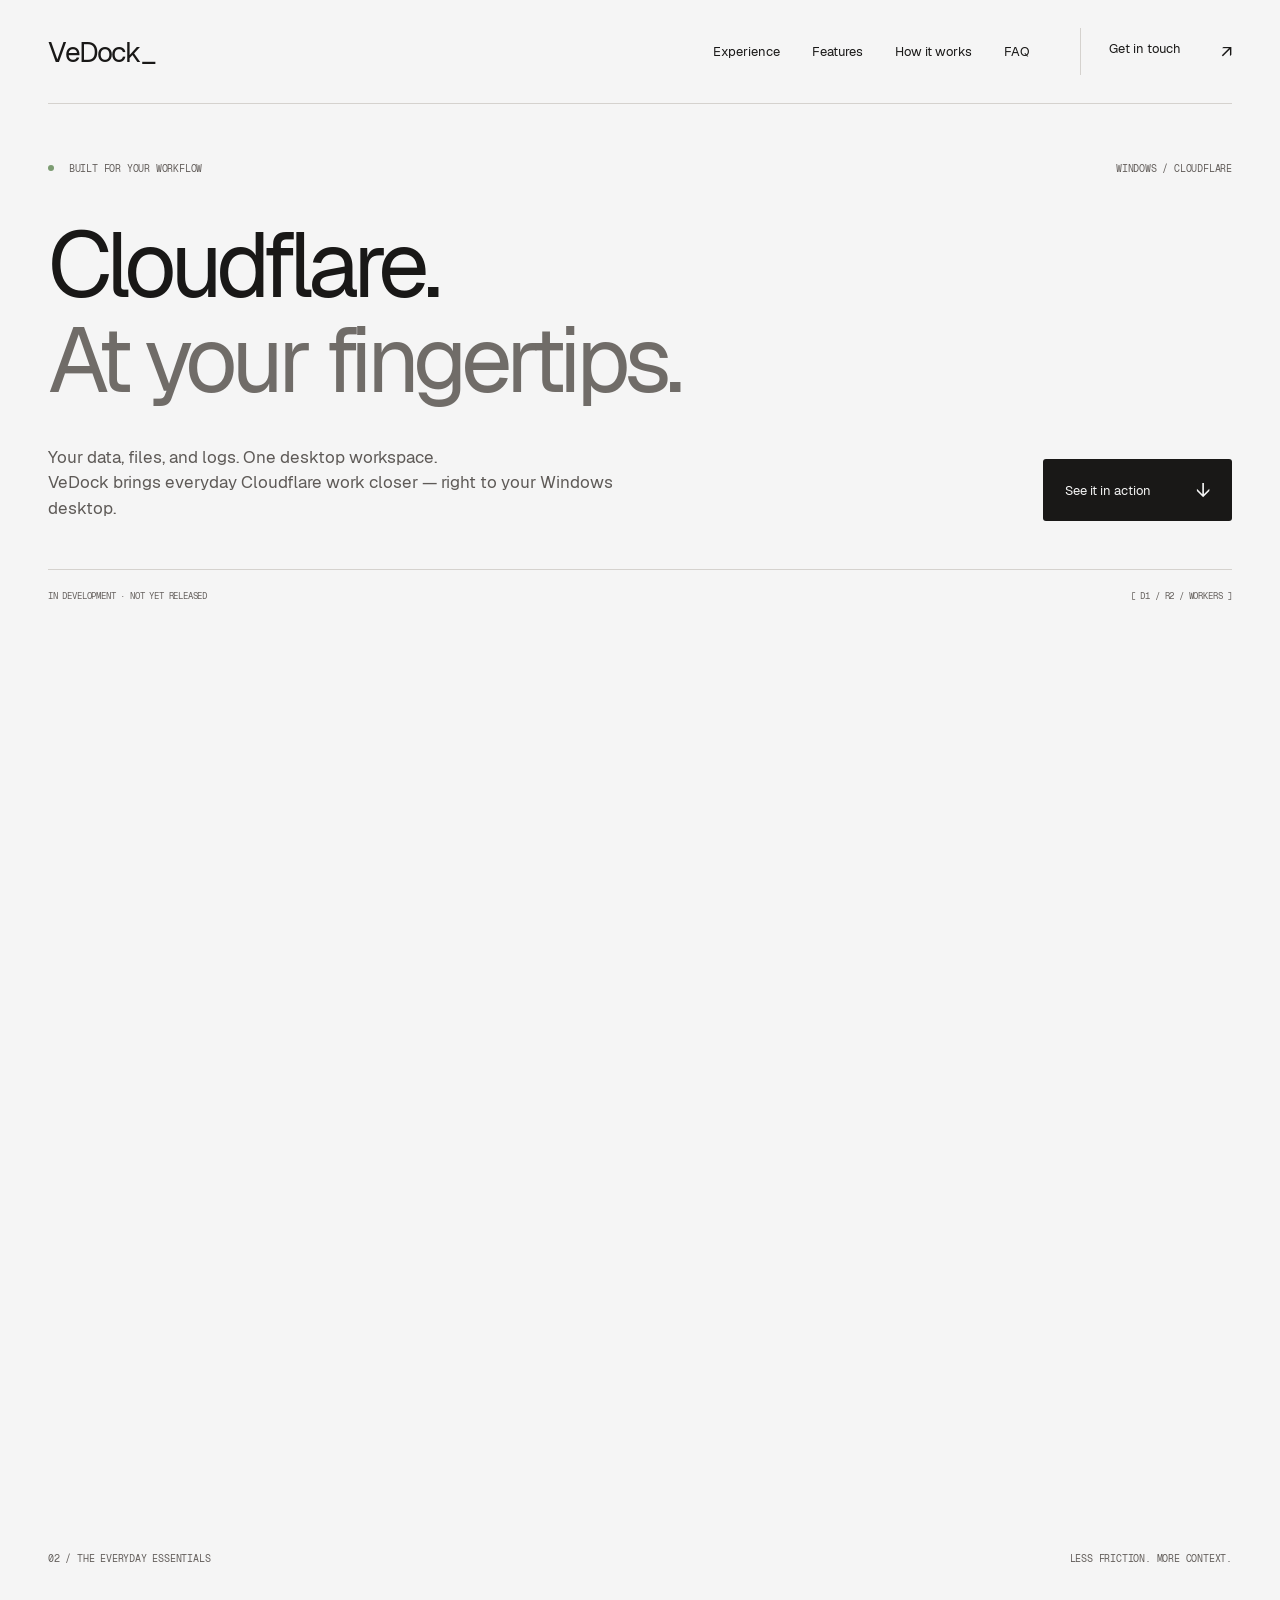
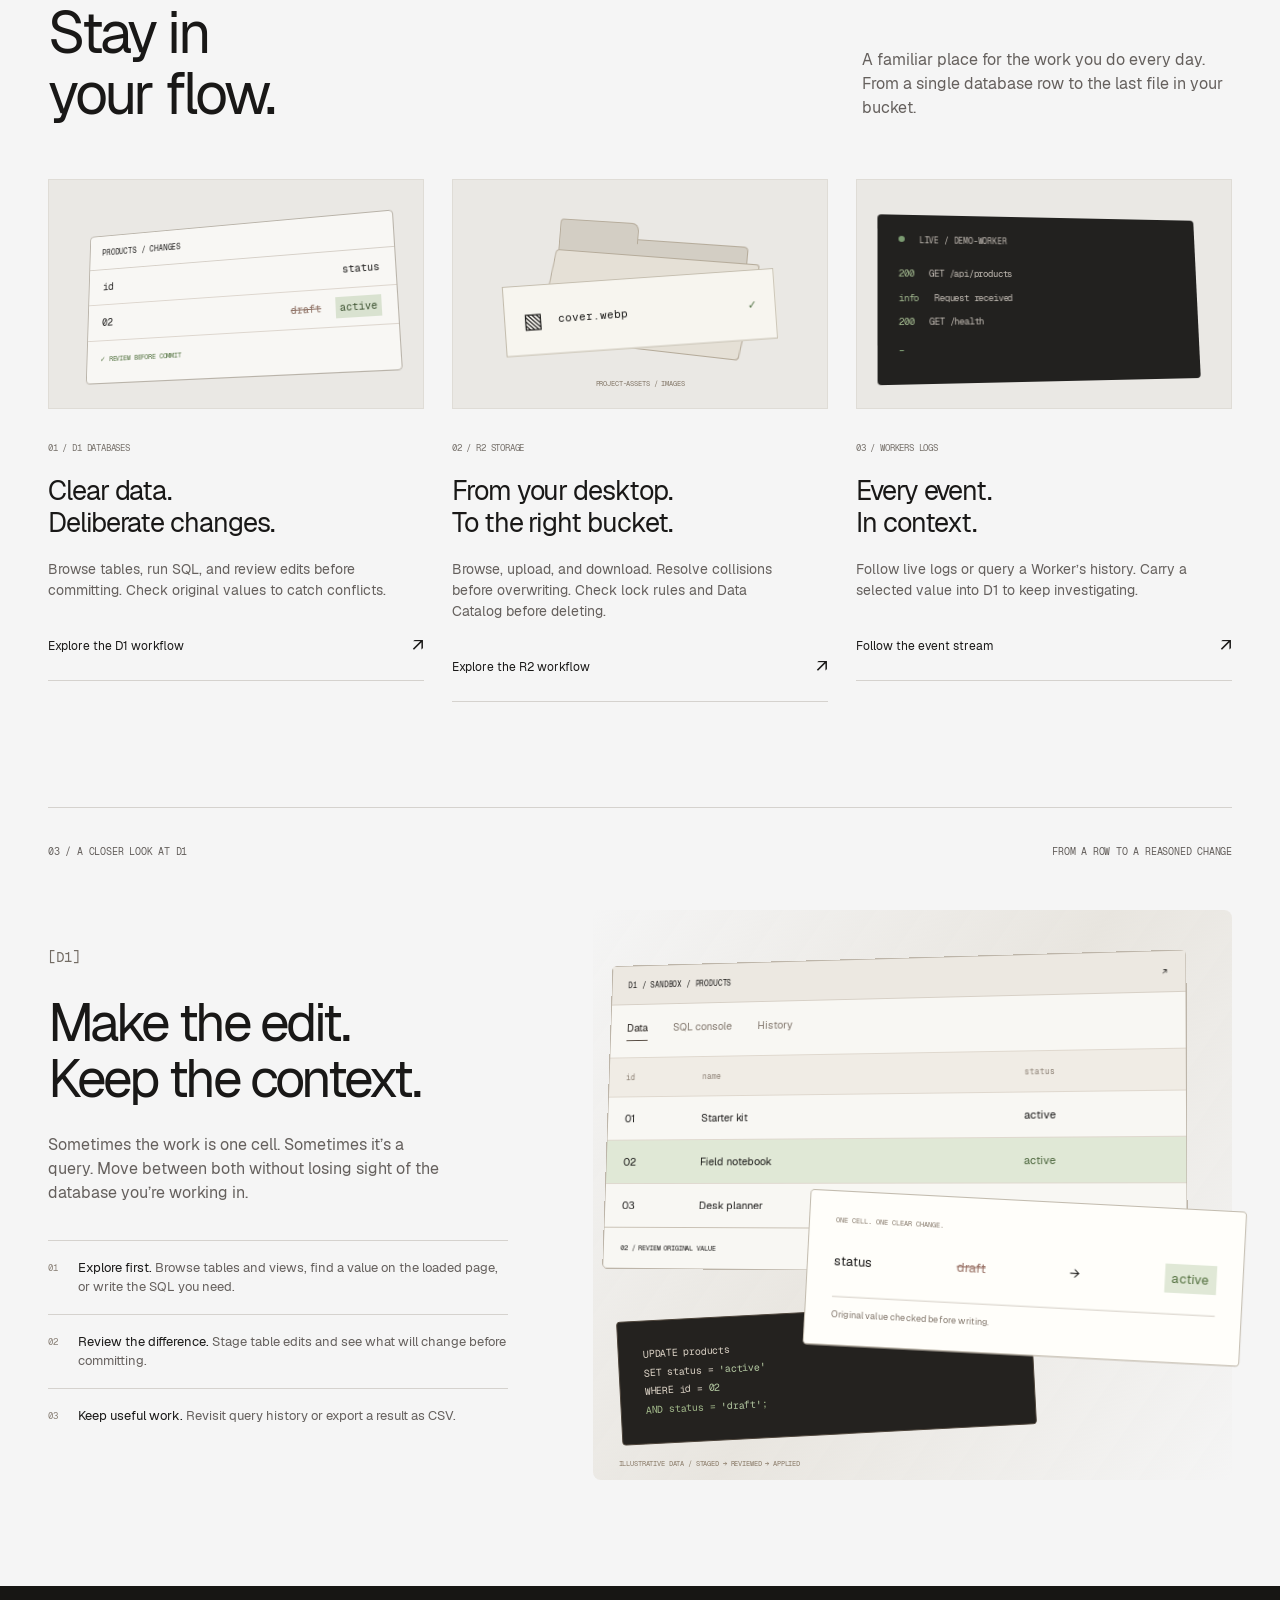
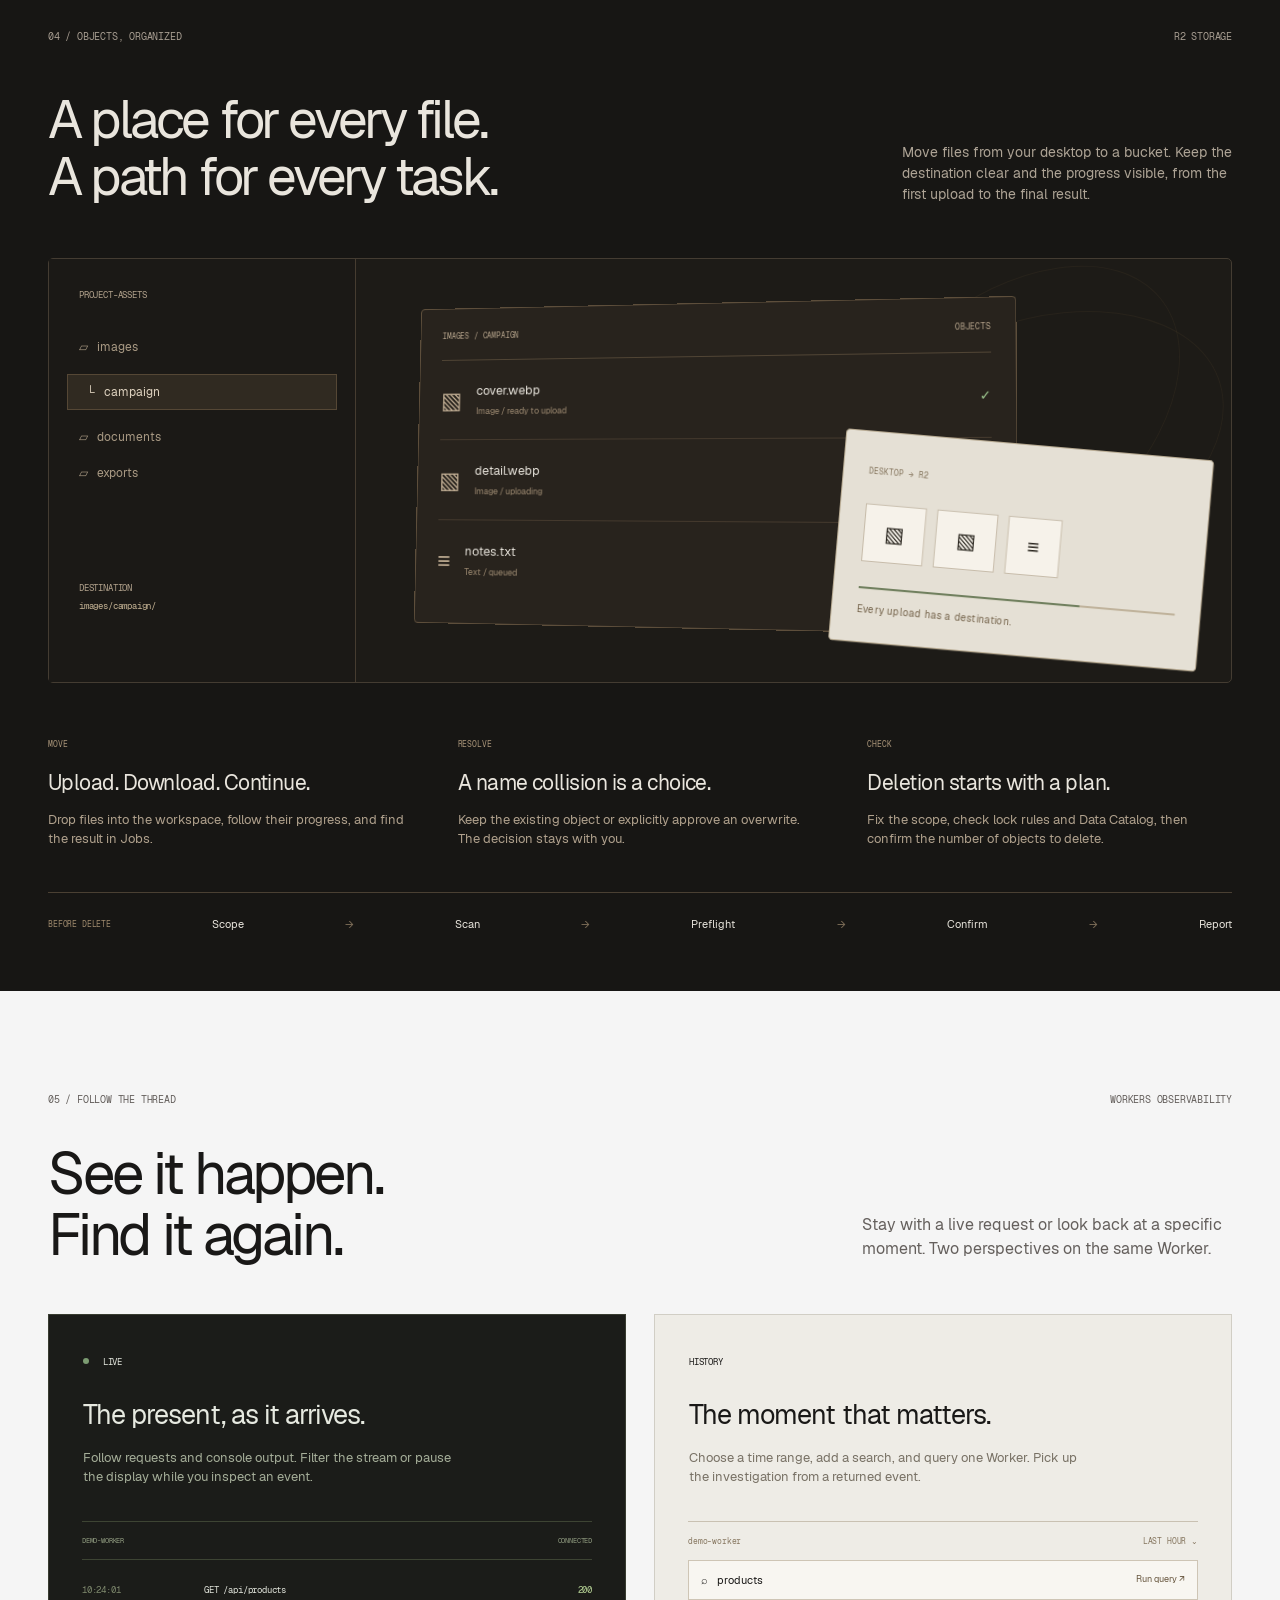
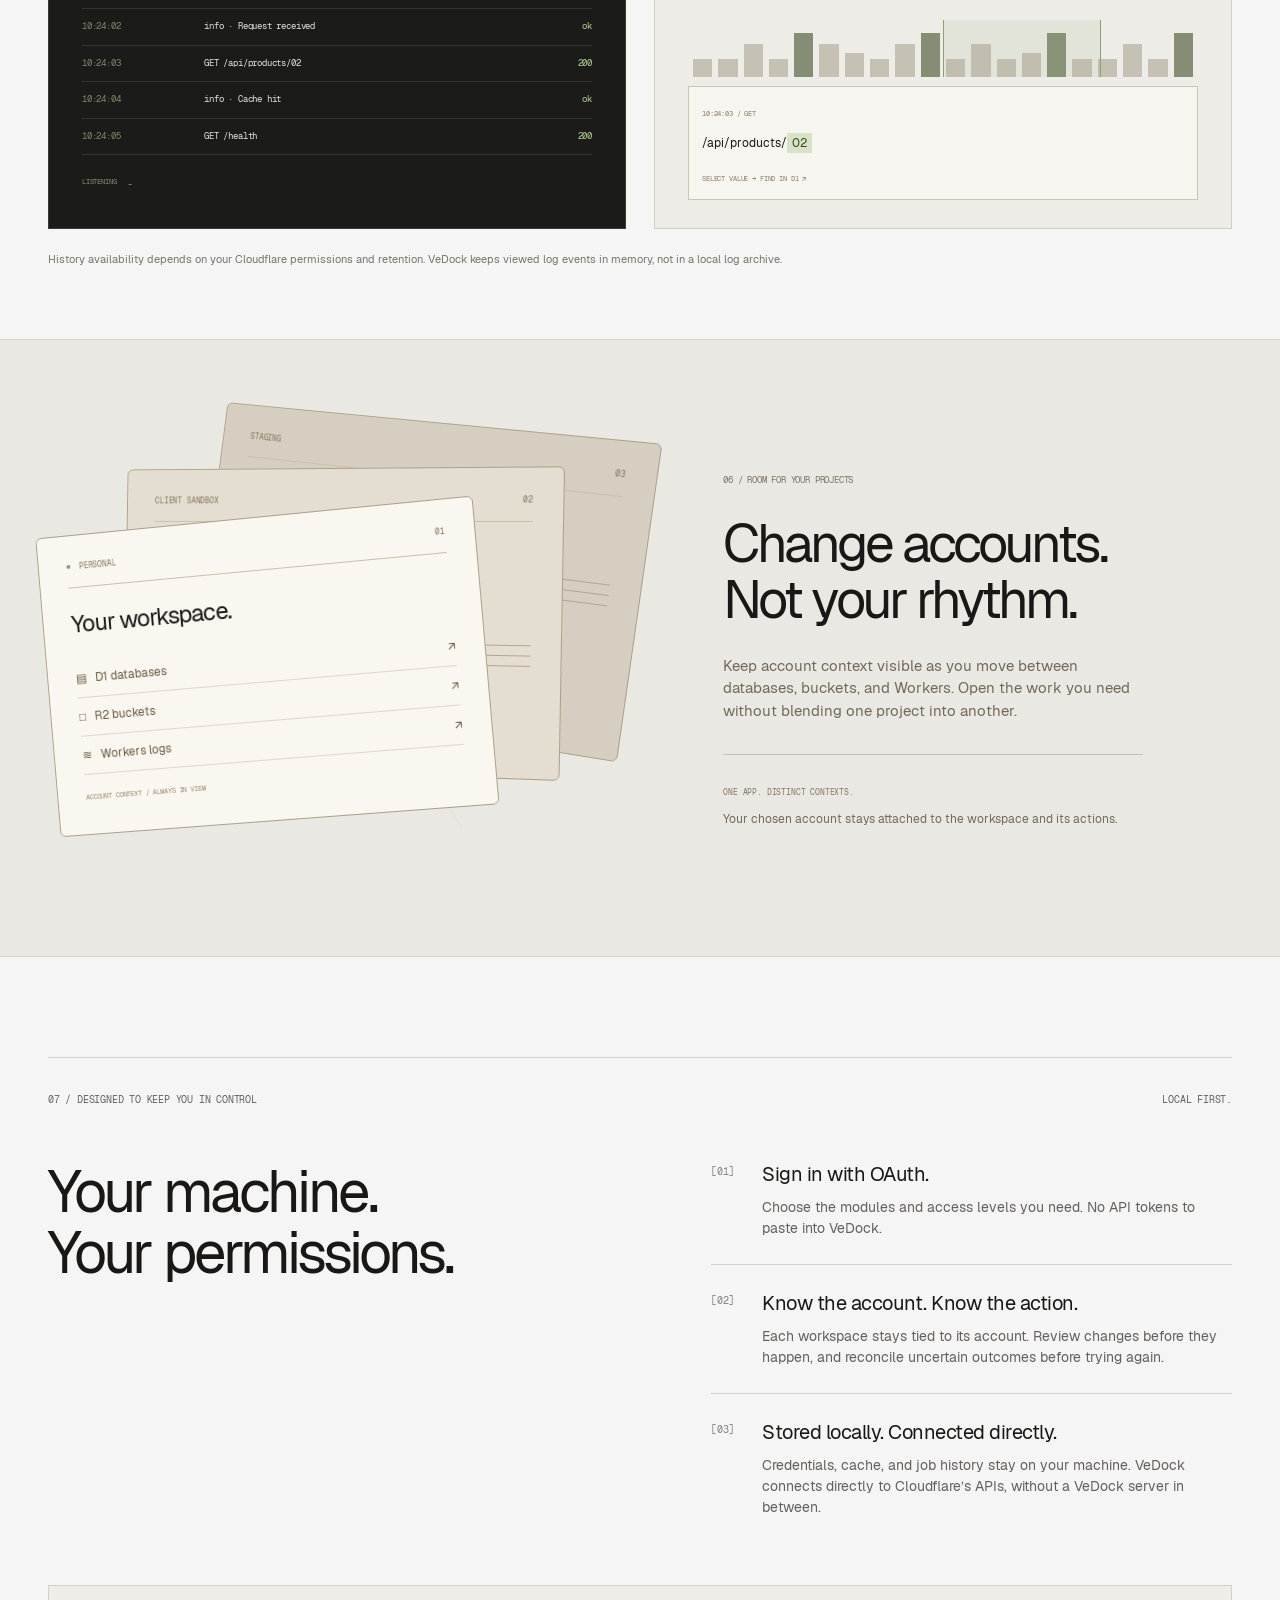
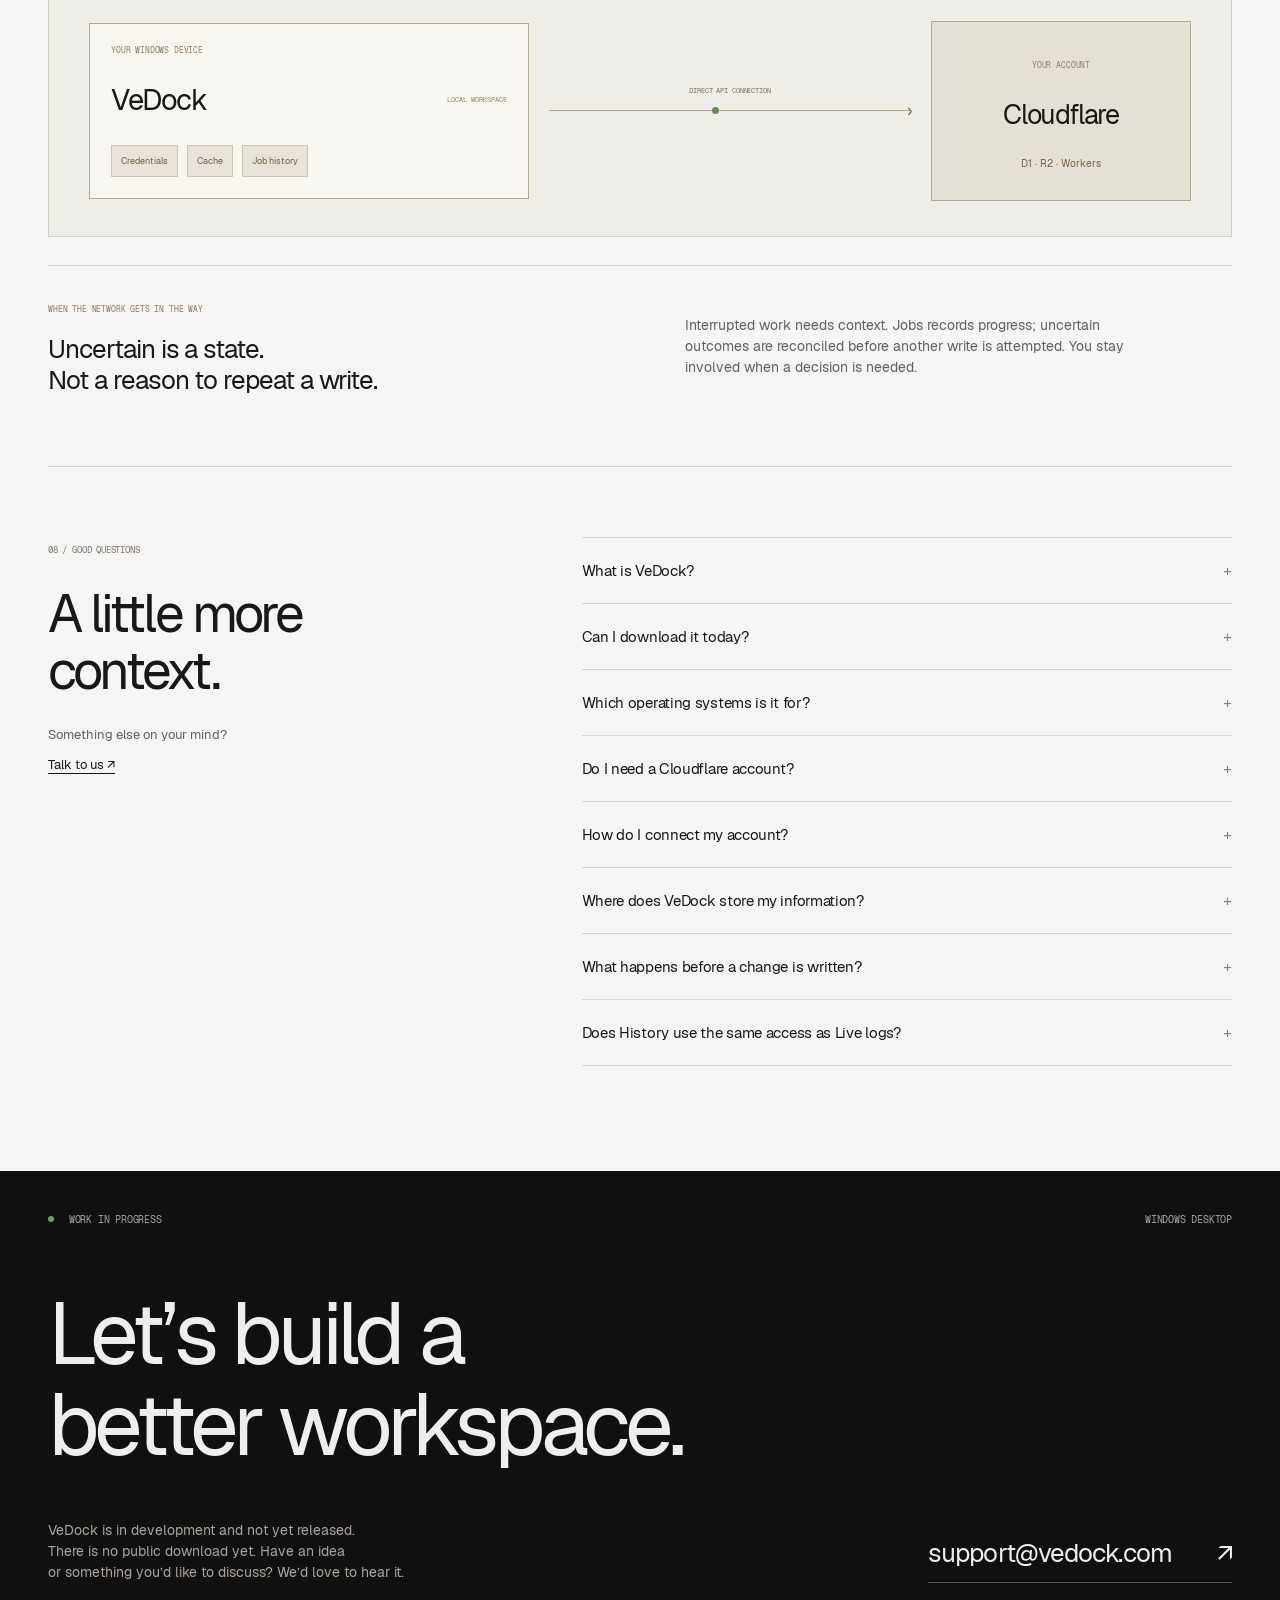
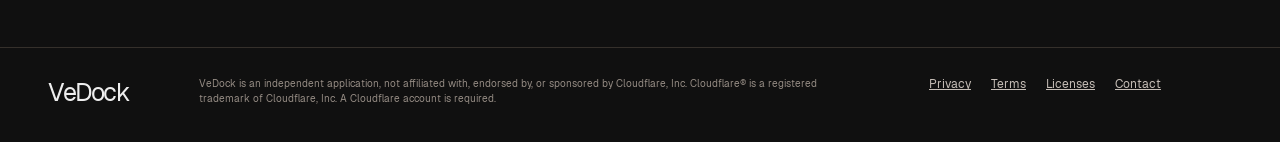
==== commit d1acdadd: "DOC-DIST-001: prepare landing metadata assets and public legal pages Add local V icons, OAuth logo, " ====
--- a/site/index.html
+++ b/site/index.html
@@ -4,6 +4,27 @@
   <meta charset="utf-8">
   <meta name="viewport" content="width=device-width, initial-scale=1">
   <meta name="description" content="VeDock brings Cloudflare D1, R2, and Workers logs into one Windows desktop workspace. In development. Not yet released.">
+  <meta name="theme-color" content="#f5f5f5">
+  <link rel="icon" href="/favicon.ico" sizes="any">
+  <link rel="icon" href="/favicon.svg" type="image/svg+xml">
+  <link rel="apple-touch-icon" href="/apple-touch-icon.png">
+  <link rel="manifest" href="/site.webmanifest">
+  <link rel="canonical" href="https://vedock.com/">
+  <meta property="og:type" content="website">
+  <meta property="og:site_name" content="VeDock">
+  <meta property="og:locale" content="en_US">
+  <meta property="og:title" content="VeDock — Cloudflare. At your fingertips.">
+  <meta property="og:description" content="Your data, files, and logs. One Windows desktop workspace. In development. Not yet released.">
+  <meta property="og:url" content="https://vedock.com/">
+  <meta property="og:image" content="https://vedock.com/social-preview.png">
+  <meta property="og:image:width" content="1200">
+  <meta property="og:image:height" content="630">
+  <meta property="og:image:alt" content="VeDock. Cloudflare at your fingertips. D1, R2 and Workers logs in one Windows workspace. In development.">
+  <meta name="twitter:card" content="summary_large_image">
+  <meta name="twitter:title" content="VeDock — Cloudflare. At your fingertips.">
+  <meta name="twitter:description" content="Your data, files, and logs. One Windows desktop workspace. In development. Not yet released.">
+  <meta name="twitter:image" content="https://vedock.com/social-preview.png">
+  <meta name="twitter:image:alt" content="VeDock — a Windows workspace for D1, R2 and Workers logs. In development.">
   <meta name="color-scheme" content="light">
   <title>VeDock — Cloudflare. At your fingertips.</title>
   <link rel="preload" href="fonts/Geist-Regular.woff2" as="font" type="font/woff2" crossorigin>
@@ -119,6 +140,6 @@
     </section>
     <section class="contact" id="contact" aria-labelledby="contact-title"><div class="wrap"><div class="section-top mono"><span><i class="signal"></i> WORK IN PROGRESS</span><span>WINDOWS DESKTOP</span></div><h2 id="contact-title" data-scramble>Let’s build a<br>better workspace.</h2><div class="contact-bottom"><p>VeDock is in development and not yet released.<br>There is no public download yet. Have an idea<br>or something you’d like to discuss? We’d love to hear it.</p><a href="mailto:support@vedock.com">support@vedock.com <span aria-hidden="true">↗</span></a></div></div></section>
   </main>
-  <footer class="footer wrap"><a href="#top" class="wordmark">VeDock</a><p>VeDock is an independent application, not affiliated with, endorsed by, or sponsored by Cloudflare, Inc. Cloudflare® is a registered trademark of Cloudflare, Inc. A Cloudflare account is required.</p><a href="#top" class="mono">BACK TO TOP ↑</a></footer>
+  <footer class="footer wrap"><a href="/" class="wordmark">VeDock</a><p>VeDock is an independent application, not affiliated with, endorsed by, or sponsored by Cloudflare, Inc. Cloudflare® is a registered trademark of Cloudflare, Inc. A Cloudflare account is required.</p><nav class="legal-links" aria-label="Legal"><a href="/privacy">Privacy</a><a href="/terms">Terms</a><a href="/licenses">Licenses</a><a href="mailto:support@vedock.com">Contact</a></nav></footer>
 </body>
 </html>
--- a/site/styles.css
+++ b/site/styles.css
@@ -3,7 +3,7 @@
 :root{--paper:#f5f5f5;--ink:#191817;--muted:#65605d;--line:#d5d2ce;--dark:#101010;--green:#a0ca92;--dim:#aaa5a1;--mono:'Geist Mono',Consolas,monospace;font-family:Geist,Arial,sans-serif;background:var(--paper);color:var(--ink);font-synthesis:none}
 *{box-sizing:border-box}html{scroll-behavior:smooth}body{margin:0}a{color:inherit}button{font:inherit;cursor:pointer}button,a{-webkit-tap-highlight-color:transparent}a:focus-visible,button:focus-visible{outline:2px solid currentColor;outline-offset:6px}h1,h2,h3,p,figure{margin:0}h1,h2,h3{font-weight:400}p{line-height:1.5}button{border-radius:3px}button:disabled{cursor:default}[hidden]{display:none!important}.mono{font-family:var(--mono);font-size:11px;font-weight:400;letter-spacing:-.02em}.wrap{width:min(1280px,calc(100% - 96px));margin-inline:auto}section{scroll-margin-top:35px}.skip-link{position:fixed;top:12px;left:12px;padding:14px;background:var(--ink);color:white;z-index:50;transform:translateY(-180%)}.skip-link:focus{transform:none}.header{height:104px;display:flex;align-items:center;gap:50px;border-bottom:1px solid var(--line)}.wordmark{font-size:28px;letter-spacing:-1.5px;text-decoration:none}.wordmark-dot{margin-left:1px}.header nav{display:flex;gap:32px;margin-left:auto}.header nav a,.nav-contact{font-size:13px;text-decoration:none;padding:12px 0}.header nav a:hover{text-decoration:underline;text-underline-offset:5px}.nav-contact{display:flex;gap:40px;border-left:1px solid var(--line);padding-left:28px}.nav-contact span{font-size:18px}.hero{padding-top:58px}.hero-kicker,.hero-meta{display:flex;justify-content:space-between;gap:20px;color:var(--muted)}.signal{display:inline-block;width:6px;height:6px;background:#7c9c72;border-radius:50%;margin-right:9px;vertical-align:1px}.hero-kicker{font-size:10px}.hero h1{font-size:clamp(64px,7.2vw,104px);line-height:1.03;letter-spacing:-.065em;margin-top:42px;font-weight:400}.hero-second{color:#706c68}.hero-bottom{display:flex;align-items:flex-end;justify-content:space-between;gap:48px;margin-top:38px}.hero-bottom p{font-size:17px;color:#5e5a57;max-width:570px}.button{display:inline-flex;align-items:center;justify-content:space-between;gap:45px;padding:18px 22px;min-height:54px;border-radius:3px;text-decoration:none;font-size:13px;white-space:nowrap;transition:background .2s}.button.dark{background:var(--ink);color:#f5f5f5}.button:hover{background:#3d3a39}.button span{font-size:20px}.hero-meta{margin-top:48px;padding-top:20px;border-top:1px solid var(--line);font-size:9px}.demo-section{padding-top:57px}.section-top{display:flex;align-items:center;justify-content:space-between;gap:24px;color:var(--muted);font-size:10px}.section-top h2{font:inherit}.demo{margin-top:20px;border-radius:5px;background:var(--dark);color:#eee;overflow:hidden;border:1px solid #292725}.demo-viewport{position:relative;aspect-ratio:16/8.9;overflow:hidden;perspective:1200px;isolation:isolate;background:#151515}.desktop-grid{position:absolute;inset:-20%;background-image:linear-gradient(#ffffff05 1px,transparent 1px),linear-gradient(90deg,#ffffff05 1px,transparent 1px);background-size:52px 52px;transform:rotateX(45deg) rotateZ(-10deg) scale(1.3);transform-origin:center;opacity:.7}.desktop-grid:after{content:'';position:absolute;inset:0;background:radial-gradient(ellipse,transparent 25%,#151515 73%)}.launch-screen{display:none;position:absolute;inset:0;align-items:center;justify-content:center;flex-direction:column;gap:17px;font-size:14px}.launch-icon{display:grid;place-items:center;width:82px;height:82px;border:1px solid #77706b;background:#eee;color:#191817;border-radius:17px;font-size:48px;transform:rotateY(-18deg) rotateX(10deg);transition:transform 1.2s}.launch-hint{position:absolute;bottom:18%;color:#8f8985;letter-spacing:3px;font-size:9px}.app-window{position:absolute;inset:9% 7% 10%;border:1px solid #514c48;border-radius:8px;background:#1a1918;overflow:hidden;transform-origin:60% 45%;transition:transform 1.7s cubic-bezier(.2,.75,.25,1),opacity .8s;transform:rotateX(2deg) rotateY(-3deg);font-size:clamp(8px,.85vw,12px)}.window-title{height:8%;min-height:25px;display:flex;align-items:center;justify-content:space-between;padding:0 2%;border-bottom:1px solid #35312f;background:#211f1e;font-size:.85em}.window-controls{letter-spacing:5px;color:#b0aaa5}.dim{color:var(--dim)}.window-title .dim{padding-left:9px}.app-body{display:flex;height:85%}.app-sidebar{position:relative;flex:0 0 22%;border-right:1px solid #34312e;padding:3% 2%;background:#1d1b1a}.account{display:flex;align-items:center;gap:10px;font-size:1em;margin-bottom:25px}.account-avatar{width:25px;height:25px;background:#39332f;display:grid;place-items:center;border:1px solid #635b55;border-radius:4px}.account .dim{display:block;font-size:.7em;margin-top:4px}.sidebar-label{color:#918a85;font-size:.65em;margin-bottom:13px}.side-home{display:flex;gap:11px;margin-bottom:15px;color:#9f9792}.side-item{padding:8px 7px;margin-inline:-7px;display:flex;align-items:center;gap:7px;font-size:.87em;border-radius:3px;color:#b8b3b0}.side-icon{width:15px;color:#8e8580}.side-caret{margin-left:auto}.side-child{font-size:.77em;color:#8f8985;padding:6px 0 10px 22px}.sidebar-bottom{position:absolute;bottom:17px;left:10%;right:10%;display:flex;align-items:center;gap:10px;font-size:.8em;color:#9f9792}.sidebar-bottom .dim{margin-left:auto}.app-content{position:relative;flex:1;min-width:0}.scene{display:none;position:absolute;inset:0;background:#191817}.scene-d1{display:block}.app-tab{height:11%;min-height:28px;border-bottom:1px solid #38322f;display:flex;align-items:center;gap:40px;padding-inline:4%;font-size:.82em}.app-tab span{color:#8f8985}.app-toolbar{height:17%;padding:0 4%;display:flex;align-items:center;justify-content:space-between;gap:12px}.app-toolbar>div{font-size:1.1em}.mini-button{font-size:.76em;padding:7px 11px;border:1px solid #5d544e;background:#292522;border-radius:3px;white-space:nowrap}.pending-number{font-weight:400;background:#514231;color:#efd7b5;padding:2px 4px;margin-left:5px}.query-bar{margin:0 4% 3%;padding:10px 12px;background:#211f1c;border:1px solid #38332e;font-size:.76em;color:#b8b3b0}.query-bar span{color:var(--green)}.data-table{width:92%;margin-inline:4%;border-collapse:collapse;font-size:.85em;table-layout:fixed}.data-table th,.data-table td{border:1px solid #38332e;text-align:left;padding:9px 12px;font-weight:400}.data-table th{color:#8f8985;font-size:.8em;background:#201e1c}.data-table th:first-child{width:13%}.data-table th:nth-child(2){width:40%}.data-table th span{float:right}.table-tag{color:#b4c7ac}.new-value{display:none}.table-footer{display:flex;justify-content:space-between;padding:14px 4%;font-size:.62em;color:#9e9792}.pending-label{color:#d7bda0;opacity:0}.review-panel{position:absolute;right:4%;top:20%;width:58%;padding:5%;border:1px solid #69615b;background:#eeece7;color:#242220;border-radius:5px;transform:translateX(115%);opacity:0;transition:transform .85s cubic-bezier(.25,.7,.25,1),opacity .5s}.review-top{display:flex;justify-content:space-between;color:#706a63;font-size:.68em}.review-panel h3{font-size:1.45em;letter-spacing:-.04em;margin-top:18px;margin-bottom:8px}.review-panel p{font-size:.8em;color:#67605a}.diff-row{margin-top:22px;padding:12px 0;border-top:1px solid #c9c2ba;border-bottom:1px solid #c9c2ba;display:flex;gap:12px;font-size:.8em}.diff-row>span:first-child{margin-right:auto}.diff-row del{color:#8b6257}.diff-row ins{color:#44613c;text-decoration:none}.sql-preview{font-size:.71em;line-height:1.65;color:#4a453e;margin-top:18px}.sql-preview span{color:#66855a}.review-actions{margin-top:22px;display:flex;align-items:center;justify-content:space-between;gap:8px;font-size:.82em}.mini-button.light{background:#26221f;color:#eee;border:0}.demo-toast{position:absolute;bottom:9%;right:5%;background:#2b3327;border:1px solid #53604a;padding:12px 19px;border-radius:4px;font-size:.9em;opacity:0;transform:translateY(12px);transition:opacity .6s,transform .6s}.demo-toast>span{color:var(--green);padding-right:10px}.demo-toast small{display:block;font-size:.72em;color:#b1bdaa;margin:5px 0 0 22px}.r2-path{font-size:.66em;color:#89817b;padding:0 4%}.drop-zone{position:absolute;inset:35% 8% 12%;border:1px dashed #6c625b;border-radius:5px;display:flex;flex-direction:column;align-items:center;justify-content:center;background:#24201d;transition:opacity .5s,transform .8s}.drop-symbol{font-size:3em;color:#aca199;margin-bottom:7px}.drop-zone h3{font-size:1.3em;letter-spacing:-.04em}.drop-zone p{font-size:.8em;margin-top:8px}.drag-file{position:absolute;bottom:10%;right:10%;background:#eeece7;color:#28231f;transform:rotate(-8deg);padding:13px 19px;border-radius:4px;font-size:.8em;transition:transform 1.3s,opacity .5s}.upload-card{position:absolute;inset:35% 8% 9%;border:1px solid #514a44;background:#24201e;padding:5%;border-radius:5px;opacity:0;transform:translateY(20px);transition:opacity .6s,transform .8s}.upload-heading{display:flex;justify-content:space-between;align-items:center;font-size:1em}.upload-percent{color:var(--green);font-size:.8em}.upload-track{height:3px;background:#4c433c;margin:20px 0}.upload-track span{display:block;height:100%;width:var(--upload,0%);background:var(--green)}.upload-file{display:flex;align-items:center;gap:14px;padding:12px 0;border-bottom:1px solid #463d37;font-size:.9em}.upload-file>span:first-child{font-size:1.7em;color:#c5bdb7}.upload-file small{display:block;color:#918780;font-size:.71em;margin-top:5px}.upload-file>span:last-child{margin-left:auto;font-size:.75em}.green{color:var(--green)}.upload-foot{display:flex;justify-content:space-between;font-size:.65em;color:#a89c93;margin-top:15px}.log-filters{display:flex;gap:8px;padding:0 4% 4%;font-size:.64em;color:#b8b3b0}.log-filters>span{border:1px solid #4b4540;padding:7px 9px}.log-filters>span:last-child{margin-left:auto}.live-indicator{color:var(--green);font-size:.65em;padding:5px 8px;border:1px solid #43523c;margin-left:8px}.live-indicator i{display:inline-block;width:4px;height:4px;background:var(--green);border-radius:50%;margin-right:4px}.log-column,.log-lines>div{display:grid;grid-template-columns:20% 1fr 12%;gap:5px;padding:10px 4%;font-size:.71em}.log-column{color:#8f8580;border-block:1px solid #3b3430}.log-lines>div{font-size:.76em;border-bottom:1px solid #302b28;opacity:0;transform:translateY(7px);transition:opacity .3s,transform .3s}.log-lines time{color:#958a83}.log-lines b{font-weight:400;color:var(--green)}.log-lines em{font-style:normal;color:#998e86}.log-waiting{position:absolute;top:57%;left:25%;font-size:.75em;color:#b8b3b0}.log-waiting span{color:var(--green);padding-left:6px}.scene-logs .table-footer{position:absolute;bottom:0;width:100%;background:#191817}.window-status{height:7%;min-height:20px;display:flex;align-items:center;justify-content:space-between;padding-inline:2%;border-top:1px solid #3a322d;color:#938980;font-size:.56em;background:#211c18}.window-status .signal{width:4px;height:4px;margin-right:5px}.stage-label{position:absolute;bottom:4%;left:7%;color:#766f6a;letter-spacing:1.4px;font-size:8px}.demo-cursor{display:none;position:absolute;top:46%;left:51%;width:22px;height:28px;z-index:4;pointer-events:none;filter:drop-shadow(0 2px 3px #0009)}.demo-cursor svg{width:100%;height:100%}.demo-cursor>span{position:absolute;inset:-15px;border:1px solid #eee8;border-radius:50%;opacity:0;transform:scale(.3);transition:opacity .2s,transform .3s}.demo-cursor.is-clicking>span{opacity:1;transform:scale(1)}.demo figcaption{display:flex;justify-content:space-between;align-items:center;gap:24px;padding:23px 30px;border-top:1px solid #3c3631;font-size:13px}.demo-time{color:#989089;font-size:10px}.demo-controls{display:flex;align-items:center;position:relative;border-top:1px solid #302a26;padding:13px 25px 20px;gap:24px}.playback{display:flex;gap:6px}.demo-controls button{border:1px solid transparent;background:transparent;color:#9c938b;min-width:38px;min-height:38px}.playback button{border-color:#494039;color:#d8d0c9;font-size:17px}.playback button:hover{background:#342d28}.chapters{display:flex;gap:10px;flex:1}.chapters button{font-family:var(--mono);font-size:10px;padding-inline:12px;white-space:nowrap}.chapters button span{padding-left:7px}.chapters button[aria-current=true]{background:#2b2621;color:#eee;border-color:#4b423b}.timeline-track{position:absolute;bottom:0;left:0;width:100%;height:3px;background:#322b26}.timeline-track span{display:block;height:100%;width:var(--progress,0%);background:#a0ca92}.demo-disclosure{font-size:8px;letter-spacing:.03em;color:#76706b;margin-top:17px;line-height:1.7}
 /* Static illustration remains readable without JavaScript. */
-.demo[data-chapter=d1] .side-d1,.demo[data-chapter=r2] .side-r2,.demo[data-chapter=logs] .side-logs{color:#eee;background:#3b322b}.demo[data-chapter=r2] .scene,.demo[data-chapter=logs] .scene{display:none}.demo[data-chapter=r2] .scene-r2,.demo[data-chapter=logs] .scene-logs{display:block}.demo[data-phase=d1-edit] .edited-cell,.demo[data-phase=d1-review] .edited-cell,.demo[data-phase=d1-done] .edited-cell{background:#373c2b;border:1px solid #788958;color:#c5d6b1}.demo[data-phase=d1-edit] .old-value,.demo[data-phase=d1-review] .old-value,.demo[data-phase=d1-done] .old-value{display:none}.demo[data-phase=d1-edit] .new-value,.demo[data-phase=d1-review] .new-value,.demo[data-phase=d1-done] .new-value{display:inline}.demo[data-phase=d1-edit] .pending-label,.demo[data-phase=d1-review] .pending-label{opacity:1}.demo[data-phase=d1-review] .review-panel{transform:translateX(0);opacity:1}.demo[data-phase=d1-done] .demo-toast,.demo[data-phase=r2-done] .demo-toast{opacity:1;transform:none}.demo[data-phase=r2-upload] .drop-zone,.demo[data-phase=r2-done] .drop-zone{opacity:0;transform:scale(.95)}.demo[data-phase=r2-upload] .upload-card,.demo[data-phase=r2-done] .upload-card{opacity:1;transform:none}.demo[data-phase=logs-live] .log-waiting{display:none}.demo.enhanced .demo-cursor{display:block}.demo.enhanced[data-phase=launch] .launch-screen,.demo.enhanced[data-phase=launch-open] .launch-screen{display:flex}.demo.enhanced[data-phase=launch] .app-window{transform:translateY(50px) rotateX(15deg) rotateY(-18deg) scale(.72);opacity:0}.demo.enhanced[data-phase=launch-open] .app-window{transform:rotateX(5deg) rotateY(-8deg) scale(.94);opacity:1}.demo.enhanced[data-phase=launch-open] .launch-screen{opacity:0;transition:opacity .5s}.demo.enhanced[data-phase=d1-edit] .app-window{transform:translate(-2%,1%) scale(1.075)}.demo.enhanced[data-phase=d1-review] .app-window{transform:translate(-3%,0) scale(1.065)}.demo.enhanced[data-phase=r2-drop] .app-window{transform:rotateY(3deg) rotateX(1deg)}.demo.enhanced[data-phase=logs-live] .app-window{transform:translate(-1%,0) scale(1.025)}.demo[data-playing=false] *{animation-play-state:paused!important}
+.demo[data-chapter=d1] .side-d1,.demo[data-chapter=r2] .side-r2,.demo[data-chapter=logs] .side-logs{color:#eee;background:#3b322b}.demo[data-chapter=r2] .scene,.demo[data-chapter=logs] .scene{display:none}.demo[data-chapter=r2] .scene-r2,.demo[data-chapter=logs] .scene-logs{display:block}.demo[data-phase=d1-edit] .edited-cell,.demo[data-phase=d1-review] .edited-cell,.demo[data-phase=d1-done] .edited-cell{background:#373c2b;border:1px solid #788958;color:#c5d6b1}.demo[data-phase=d1-edit] .old-value,.demo[data-phase=d1-review] .old-value,.demo[data-phase=d1-done] .old-value{display:none}.demo[data-phase=d1-edit] .new-value,.demo[data-phase=d1-review] .new-value,.demo[data-phase=d1-done] .new-value{display:inline}.demo[data-phase=d1-edit] .pending-label,.demo[data-phase=d1-review] .pending-label{opacity:1}.demo[data-phase=d1-review] .review-panel{transform:translateX(0);opacity:1}.demo[data-phase=d1-done] .demo-toast,.demo[data-phase=r2-done] .demo-toast{opacity:1;transform:none}.demo[data-phase=r2-upload] .drop-zone,.demo[data-phase=r2-done] .drop-zone{opacity:0;transform:scale(.95)}.demo[data-phase=r2-upload] .upload-card,.demo[data-phase=r2-done] .upload-card{opacity:1;transform:none}.demo[data-phase=logs-live] .log-waiting{display:none}.demo.enhanced .demo-cursor{display:block}.demo.enhanced[data-phase=launch] .launch-screen,.demo.enhanced[data-phase=launch-open] .launch-screen{display:flex}.demo.enhanced[data-phase=launch] .app-window{transform:translateY(50px) rotateX(15deg) rotateY(-18deg) scale(.72);opacity:0}.demo.enhanced[data-phase=launch-open] .app-window{transform:rotateX(5deg) rotateY(-8deg) scale(.94);opacity:1;transition-duration:.45s,.3s}.demo.enhanced[data-phase=launch-open] .launch-screen{opacity:0;transition:opacity .15s}.demo.enhanced[data-phase=d1-edit] .app-window{transform:translate(-2%,1%) scale(1.075)}.demo.enhanced[data-phase=d1-review] .app-window{transform:translate(-3%,0) scale(1.065)}.demo.enhanced[data-phase=r2-drop] .app-window{transform:rotateY(3deg) rotateX(1deg)}.demo.enhanced[data-phase=logs-live] .app-window{transform:translate(-1%,0) scale(1.025)}.demo[data-playing=false] *{animation-play-state:paused!important}
 .features{padding-block:112px 105px}.section-heading{display:flex;justify-content:space-between;gap:80px;align-items:flex-end;margin-top:37px}.section-heading h2,.principles h2{font-size:clamp(42px,4.5vw,65px);line-height:1.06;letter-spacing:-.055em}.section-heading>p{font-size:16px;color:var(--muted);max-width:370px;margin-bottom:4px}.feature-grid{display:grid;grid-template-columns:repeat(3,1fr);gap:28px;margin-top:55px}.feature-art{height:230px;position:relative;background:#eae8e4;overflow:hidden;border:1px solid #dfdcd6;perspective:800px}.feature-copy{padding-top:26px}.feature-id{color:#76706a;font-size:9px}.feature h3{font-size:27px;letter-spacing:-.04em;line-height:1.18;margin-top:19px}.feature-copy p{color:var(--muted);font-size:14px;margin-top:20px;max-width:340px}.feature-copy a{display:flex;justify-content:space-between;align-items:center;font-size:12px;text-decoration:none;padding-block:22px;margin-top:10px;border-bottom:1px solid var(--line)}.feature-copy a:hover{border-color:var(--ink)}.feature-copy a span{font-size:19px}.floating-table{position:absolute;inset:40px 28px 30px;background:#f8f7f4;border:1px solid #b9b3a9;border-radius:4px;transform:rotateY(-14deg) rotateX(13deg) rotateZ(-4deg);transition:transform .7s}.feature:hover .floating-table{transform:rotateY(0) rotateX(0) rotateZ(0)}.mini-table-label{font-size:8px;padding:13px;border-bottom:1px solid #d6d0c8}.floating-table>div:not(.mini-table-label):not(.table-confirm){display:flex;justify-content:space-between;padding:12px 15px;border-bottom:1px solid #ddd6ce;font-family:var(--mono);font-size:10px}.floating-table del{color:#8d7063;margin-right:8px}.floating-table b{font-weight:400;background:#d9e2d0;padding:4px;color:#3d5331}.table-confirm{font-size:7px;color:#51713e;padding:14px}.folder-shape{position:absolute;width:53%;height:110px;background:#d3cec4;border:1px solid #b5ab9a;border-radius:4px;left:25%;top:60px;transform:rotateY(-18deg) rotateZ(5deg)}.folder-shape:before{content:'';position:absolute;left:-1px;top:-17px;width:43%;height:20px;background:#d3cec4;border:1px solid #b5ab9a;border-bottom:0;border-radius:4px 8px 0 0}.folder-shape:after{content:'';position:absolute;inset:15px -7px -1px -10px;border:1px solid #b5ab9a;background:#e5e0d6;border-radius:4px;transform:skew(-8deg)}.floating-file{position:absolute;left:15%;right:15%;top:98px;border:1px solid #c4bdae;padding:20px 17px;background:#f7f5ef;font-size:11px;display:flex;gap:15px;align-items:center;transform:translateZ(30px) rotate(-4deg);transition:transform .7s}.feature:hover .floating-file{transform:translateY(-10px) rotate(0)}.floating-file>span{font-size:20px}.floating-file i{margin-left:auto;font-style:normal;color:#527245}.folder-caption{position:absolute;bottom:20px;left:0;text-align:center;width:100%;font-size:7px;color:#847869}.mini-terminal{position:absolute;inset:36px 24px 27px;background:#22211f;color:#c9c2ba;padding:20px;transform:rotateY(12deg) rotateX(7deg);font-size:9px;border-radius:4px;transition:transform .7s}.feature:hover .mini-terminal{transform:rotateY(0) rotateX(0)}.mini-terminal>div{font-size:8px;margin-bottom:22px}.mini-terminal p{margin-bottom:10px}.mini-terminal p>span{color:#abc397;padding-right:10px}.terminal-caret{color:var(--green)}.principles{padding-block:35px 116px;border-top:1px solid var(--line)}.principles-layout{display:grid;grid-template-columns:1.1fr 1fr;gap:90px;margin-top:55px}.principle-list article{display:flex;gap:28px;padding-bottom:25px}.principle-list article+article{border-top:1px solid var(--line);padding-top:25px}.principle-list article>.mono{font-size:10px;color:#857e78;padding-top:4px}.principle-list h3{font-size:20px;letter-spacing:-.025em}.principle-list p{font-size:14px;color:var(--muted);margin-top:10px}.contact{background:#101010;color:#eee;padding-block:42px 64px}.contact .section-top{color:#aaa39b}.contact h2{font-size:clamp(58px,6.8vw,96px);letter-spacing:-.055em;line-height:1.04;margin-top:63px}.contact-bottom{display:flex;justify-content:space-between;align-items:flex-end;gap:50px;margin-top:50px}.contact-bottom p{font-size:14px;color:#aaa39b}.contact-bottom a{font-size:clamp(19px,2vw,28px);text-decoration:none;letter-spacing:-.035em;border-bottom:1px solid #57504a;padding-bottom:12px;display:flex;gap:45px}.contact-bottom a:hover{border-color:#eee}.footer{width:auto;max-width:none;margin:0;padding:28px max(48px,calc((100vw - 1280px)/2)) 34px;background:#101010;color:#c6beb7;border-top:1px solid #35302b;display:flex;align-items:flex-start;gap:70px}.footer>p{font-size:10px;max-width:660px;color:#948b83}.footer>.mono{margin-left:auto;font-size:9px;white-space:nowrap;text-decoration:none;padding-top:7px}.footer .wordmark{font-size:25px;color:#eee}.scrambling{position:relative}.scramble-source{display:block;opacity:0}.scramble-visual{position:absolute;inset:0;white-space:pre-line;pointer-events:none;overflow:hidden}.js-motion .reveal{transition:opacity .9s,transform .9s cubic-bezier(.2,.6,.2,1)}.js-motion .reveal:not(.is-visible){opacity:0;transform:translateY(24px)}
 @media(min-width:1450px){.app-window{font-size:13px}}
 @media(max-width:1000px){.wrap{width:calc(100% - 64px)}.header{gap:28px}.header nav{gap:20px}.hero h1{font-size:76px}.hero-bottom p{font-size:15px}.button{gap:25px}.feature-grid{gap:18px}.feature-art{height:205px}.floating-table{inset:35px 13px 25px}.feature h3{font-size:24px}.principles-layout{gap:45px}.mini-terminal{inset:30px 15px;font-size:8px;padding:18px 13px}.footer{padding-inline:32px;gap:32px}.app-window{inset:8% 4% 10%}.account{gap:6px}.account-avatar{width:20px;height:20px}.data-table th,.data-table td{padding:7px 8px}.side-child{padding-block:4px 6px}.side-item{padding-block:6px}.account{margin-bottom:15px}.review-panel{padding:4%}.diff-row{margin-top:14px}.review-actions{margin-top:12px}.upload-file{padding-block:8px}.upload-track{margin-block:14px}.upload-foot{margin-top:10px}.log-lines>div{padding-block:7px}}
@@ -35,3 +35,6 @@
 @media(max-width:700px){.header nav a:nth-child(4){display:none}.cinematic-heading{display:block;min-height:53px;margin-top:20px}.cinematic-heading .demo-caption{font-size:11px;line-height:1.45;min-height:32px}.cinematic-heading>.mono{display:block;font-size:6px;margin-top:8px}.deep-dive{padding-block:28px 57px}.editorial-split{grid-template-columns:1fr;gap:15px;margin-top:33px}.editorial-copy h2,.storage-heading h2,.workspace-copy h2,.faq-intro h2{font-size:43px}.section-symbol{font-size:11px;margin-bottom:22px}.editorial-copy>p{font-size:14px;margin-top:22px}.editorial-points{margin-top:25px}.editorial-points>div{padding-block:15px}.editorial-points p{font-size:12px}.database-visual{height:475px;margin-top:15px}.detail-window{top:30px;width:94%}.database-tabs{font-size:9px;gap:22px;padding:14px}.detail-chrome{font-size:7px;padding:13px}.detail-table>div{font-size:9px;padding:13px}.detail-status{font-size:6px;padding:14px}.diff-float{top:244px;width:69%;padding:18px}.diff-float p{font-size:11px;margin-top:17px}.diff-float>.mono{font-size:6px}.diff-float small{font-size:8px}.diff-rule{margin-top:15px}.code-slab{width:67%;font-size:8px;padding:18px;bottom:35px}.visual-note{font-size:6px;bottom:7px}.storage-section{padding-block:31px 37px}.storage-heading{display:block;margin-top:31px}.storage-heading>p{margin-top:24px;font-size:14px;max-width:400px}.storage-workbench{height:385px;margin-top:31px}.storage-tree{width:31%;padding:16px 12px}.storage-tree>.mono{font-size:6px;margin-bottom:28px}.storage-tree p{font-size:8px;white-space:nowrap}.storage-tree .tree-active{margin-inline:-7px;padding:7px}.tree-destination{font-size:5px;bottom:22px}.object-board{left:35%;top:29px;width:60%;padding:12px}.object-heading{font-size:5px;padding-bottom:12px}.object-item{gap:7px;font-size:8px;padding-block:17px}.object-item small{font-size:6px;max-width:95px;line-height:1.5}.file-glyph{font-size:18px}.object-meter{width:27px;flex-shrink:0}.upload-ticket{width:55%;padding:18px;right:4%;bottom:25px}.upload-ticket>.mono{font-size:6px}.ticket-files{gap:8px;margin-block:15px}.ticket-files span{font-size:17px;padding:10px 12px}.upload-ticket p{font-size:8px;line-height:1.5}.storage-capabilities{grid-template-columns:1fr;gap:29px;margin-top:31px}.storage-capabilities article{padding-top:22px;border-top:1px solid #433829}.storage-capabilities .mono{font-size:8px}.storage-capabilities h3{font-size:23px;margin-top:14px}.storage-capabilities p{font-size:13px;margin-top:11px}.preflight-line{gap:7px;flex-wrap:wrap;justify-content:flex-start;font-size:9px;margin-top:30px;padding-top:19px}.preflight-line>.mono{width:100%;font-size:7px;margin-bottom:8px}.preflight-line i{padding-inline:4px}.workers-section{padding-block:58px 48px}.observability-grid{grid-template-columns:1fr;gap:20px;margin-top:29px}.observability-copy{padding:28px 25px}.observability-copy h3{font-size:28px;margin-top:22px}.observability-copy p{font-size:13px}.event-stream{padding-inline:24px}.event-stream-header{font-size:7px}.event-stream p{font-size:8px;gap:6px;padding-block:12px}.history-illustration{padding-inline:24px}.section-footnote{font-size:10px;margin-top:17px}.workspace-section{padding-block:24px 48px}.workspace-layout{grid-template-columns:1fr;gap:10px}.workspace-stack{height:420px;order:2;margin-top:26px}.workspace-copy{order:1}.workspace-copy>.mono{font-size:8px}.workspace-copy h2{margin-top:25px}.workspace-copy>p{font-size:14px;margin-top:22px}.workspace-note{margin-top:25px;padding-top:19px}.workspace-card{height:280px;width:80%;padding:21px}.workspace-title{font-size:23px;margin-block:21px}.workspace-card-top{font-size:7px}.workspace-resource{font-size:10px;padding-block:11px}.workspace-account{font-size:6px}.workspace-card p{font-size:22px}.card-back{left:19%;top:5px}.card-mid{left:10%;top:45px}.card-front{top:85px;left:1%}.principles{margin-top:55px;padding-bottom:47px}.local-architecture{display:grid;grid-template-columns:1fr;margin-top:25px;padding:23px}.device-boundary{max-width:none;padding:19px}.device-label{font-size:7px}.device-app{font-size:26px;padding-block:22px}.device-app span{font-size:6px}.local-stores span{font-size:8px}.connection-path{height:60px;width:1px;min-width:0;justify-self:center;margin:0}.connection-path:after{content:'⌄';top:auto;right:-5px;bottom:-2px}.connection-path>.mono{left:15px;top:23px;bottom:auto;width:auto;text-align:left;font-size:5px}.connection-pulse{left:-3px;top:25px}.cloud-boundary{width:100%;max-width:none;padding:21px}.cloud-boundary p{font-size:25px;margin-block:15px}.cloud-boundary>.mono{font-size:7px}.cloud-boundary>div{font-size:10px}.jobs-rail{grid-template-columns:1fr;gap:22px;margin-top:24px;padding-top:25px}.jobs-rail h3{font-size:27px}.jobs-rail>p{font-size:13px}.jobs-rail .mono{font-size:7px}.faq-section{grid-template-columns:1fr;gap:29px;padding-block:43px 60px}.faq-intro>.mono{font-size:8px}.faq-intro h2{margin-top:23px}.faq-intro p{font-size:13px;margin-top:20px}.faq-list summary{font-size:14px;padding-block:20px}.faq-list details p{font-size:12px;padding-right:15px}.js-motion .local-architecture .connection-pulse{animation-name:connection-travel-vertical}.footer{width:100%}}
 @keyframes connection-travel-vertical{0%{top:0;left:-3px;opacity:0}15%,85%{opacity:1}100%{top:98%;left:-3px;opacity:0}}
 @media(prefers-reduced-motion:reduce){.motion-scene *{animation:none!important;transition:none!important}.detail-window,.object-board,.workspace-card,.diff-float,.code-slab{transform:none!important}.status-cycle>span:first-child,.status-cycle>span:last-child{opacity:0}.status-cycle>span:nth-child(2){opacity:1}.changing-value>span:first-child{opacity:0}.changing-value>span:last-child{opacity:1}}
+
+/* Public information pages share the landing typography without motion. */
+.legal-links{display:flex;gap:20px;flex-wrap:wrap;font-size:12px}.legal-links a{white-space:nowrap}.legal-page{min-height:100vh;display:flex;flex-direction:column}.legal-content{max-width:900px;padding-top:90px;padding-bottom:120px;flex:1}.legal-kicker{font-size:11px;color:#625d59;margin-bottom:25px}.legal-content h1{font-size:clamp(44px,7vw,80px);line-height:1.06;letter-spacing:-.06em;margin:0 0 32px}.legal-intro{font-size:clamp(20px,2.5vw,26px);line-height:1.5;color:#625d59;max-width:760px}.legal-content section{margin-top:48px}.legal-content h2{font-size:24px;letter-spacing:-.035em;margin-bottom:14px}.legal-content section p{font-size:16px;line-height:1.8;max-width:740px;margin:12px 0;color:#484540}.legal-content section a{text-decoration:underline;text-underline-offset:3px}.legal-content>.button{margin-top:30px}@media(max-width:700px){.legal-content{padding-top:55px;padding-bottom:75px}.legal-links{gap:18px}.legal-page .header{min-height:76px}.legal-content section{margin-top:36px}}
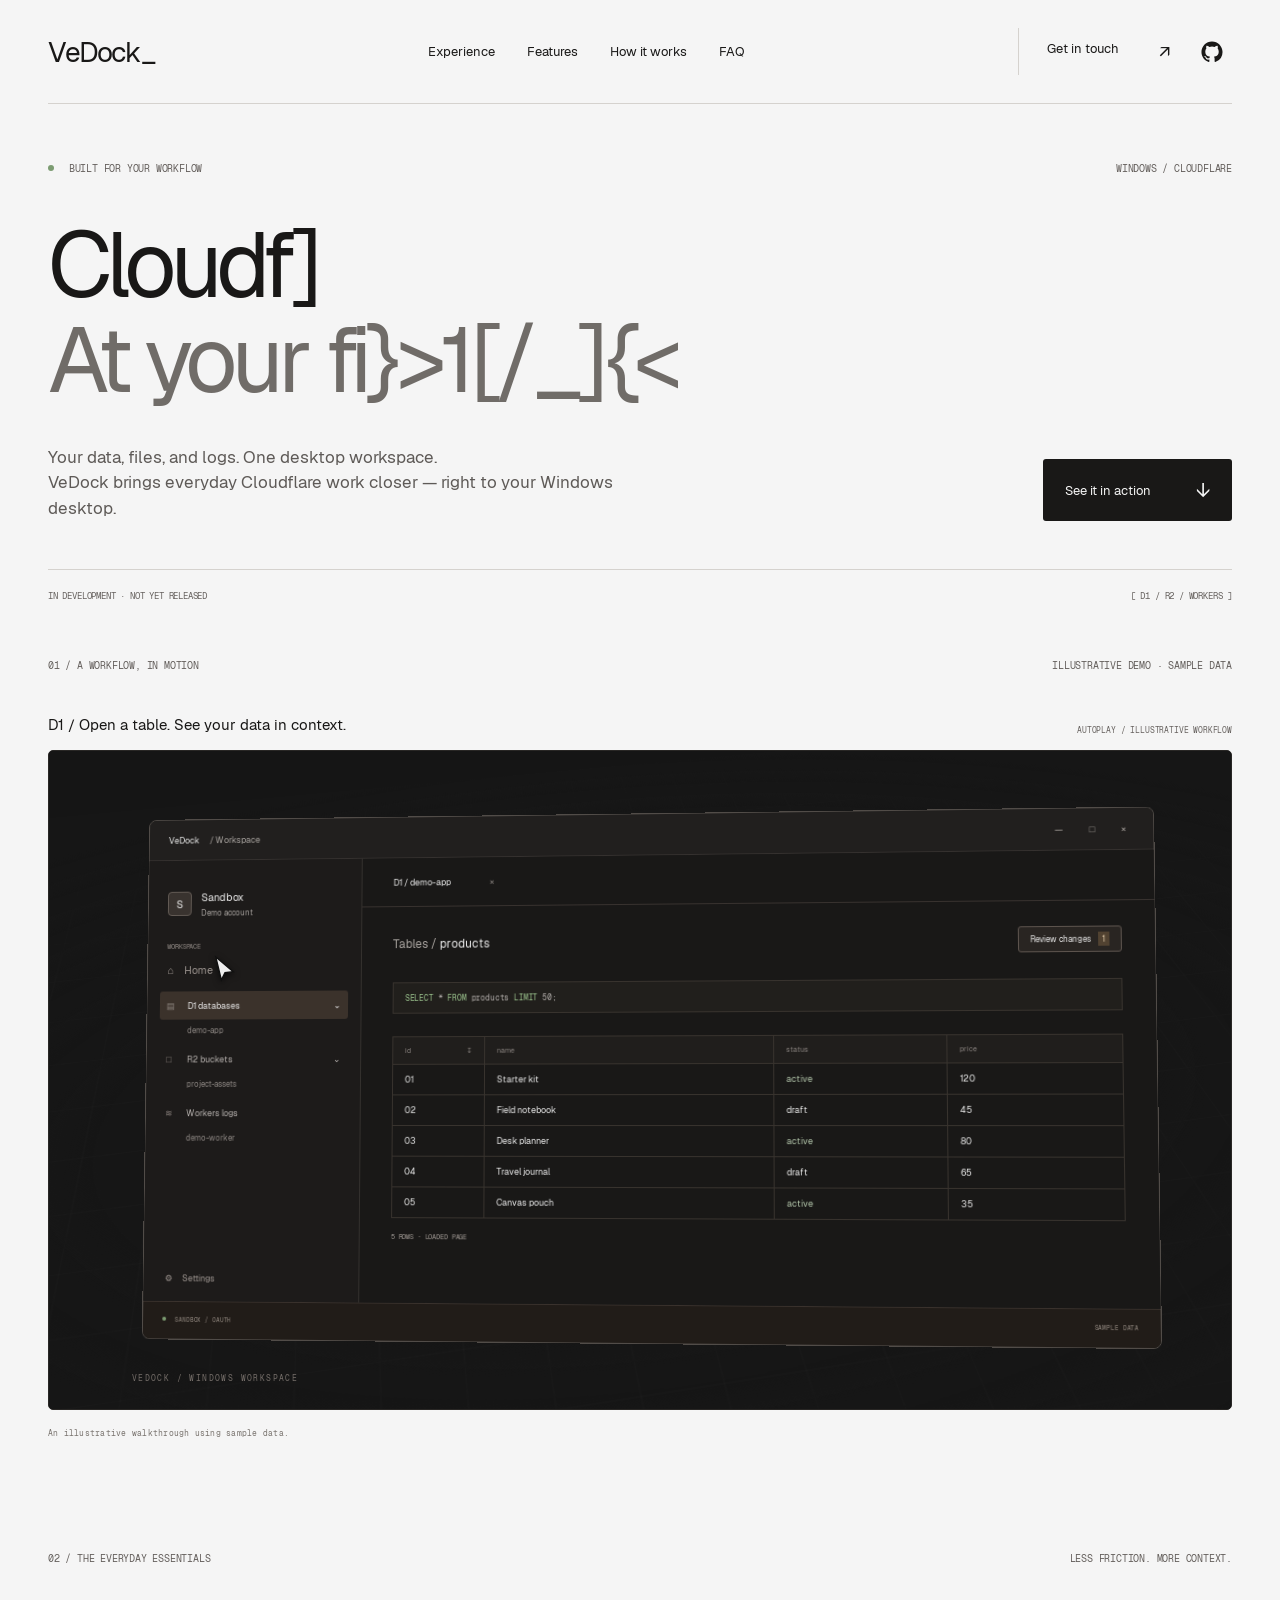
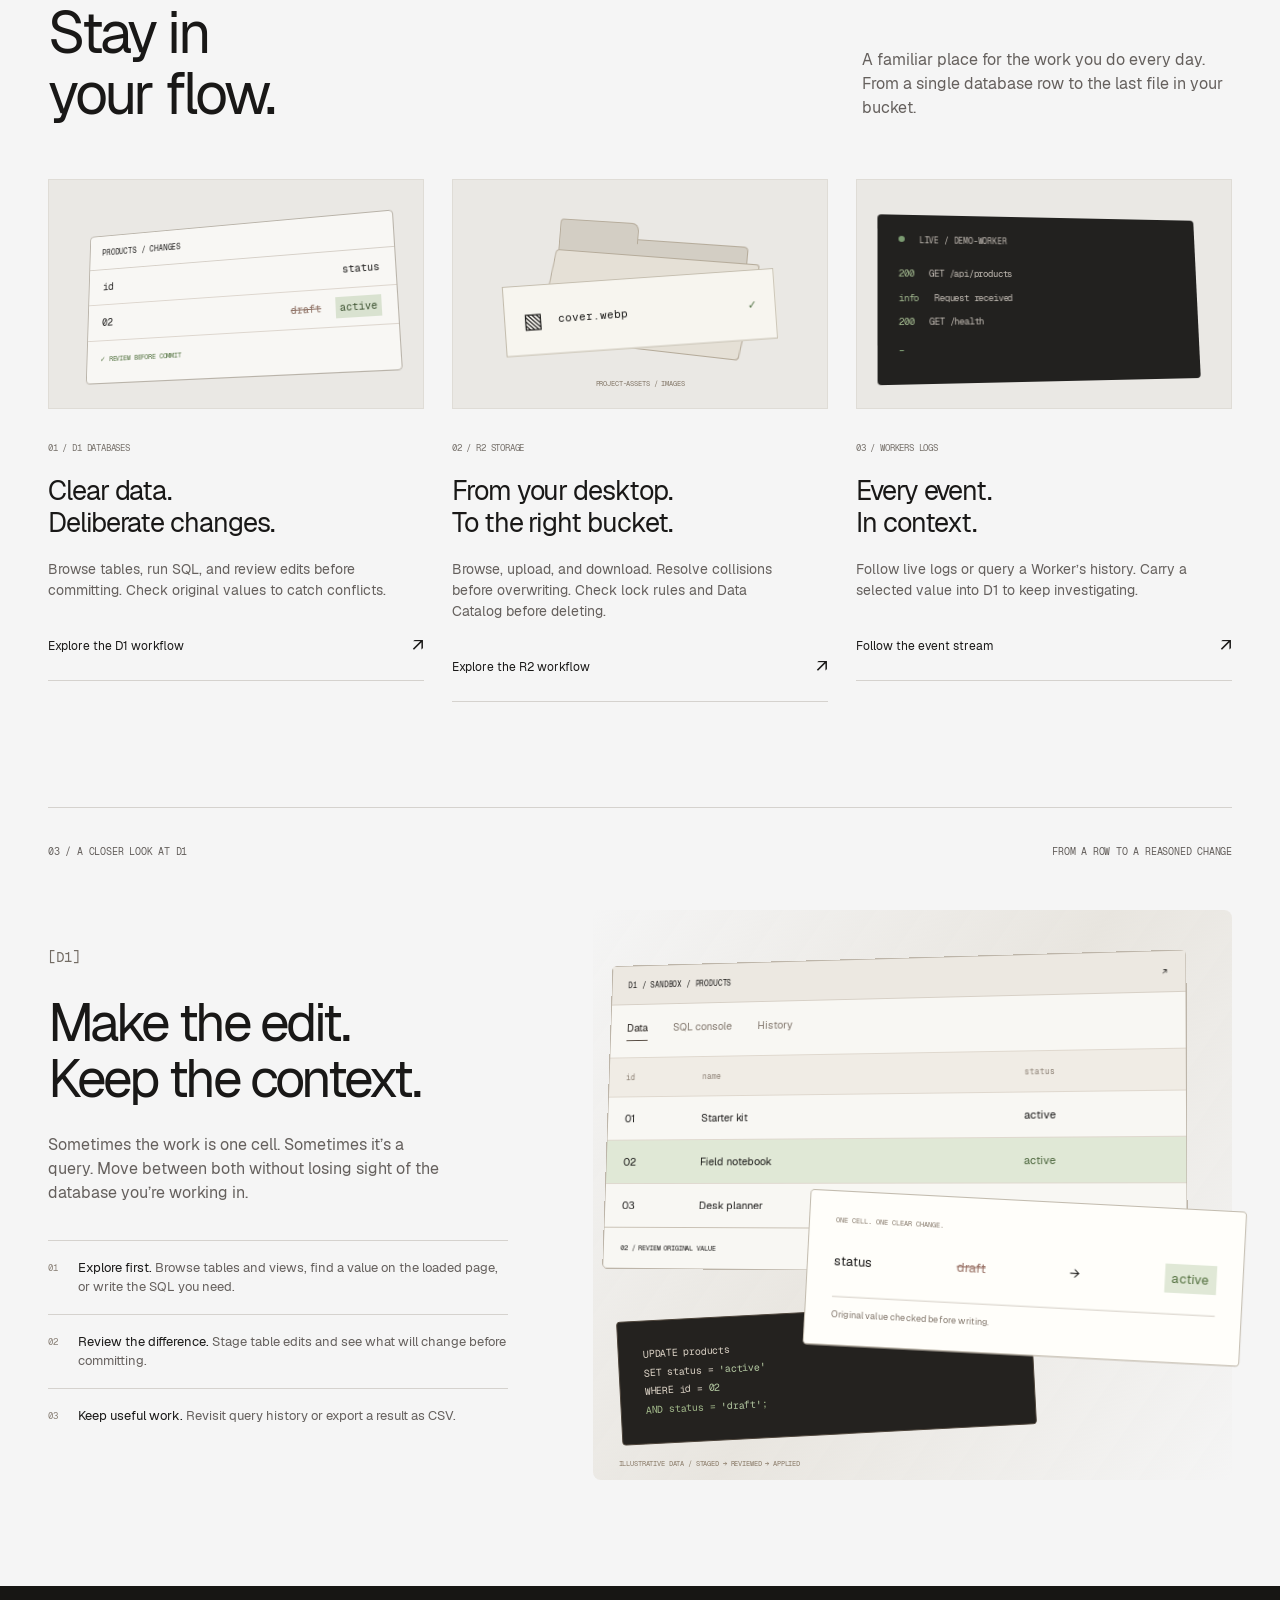
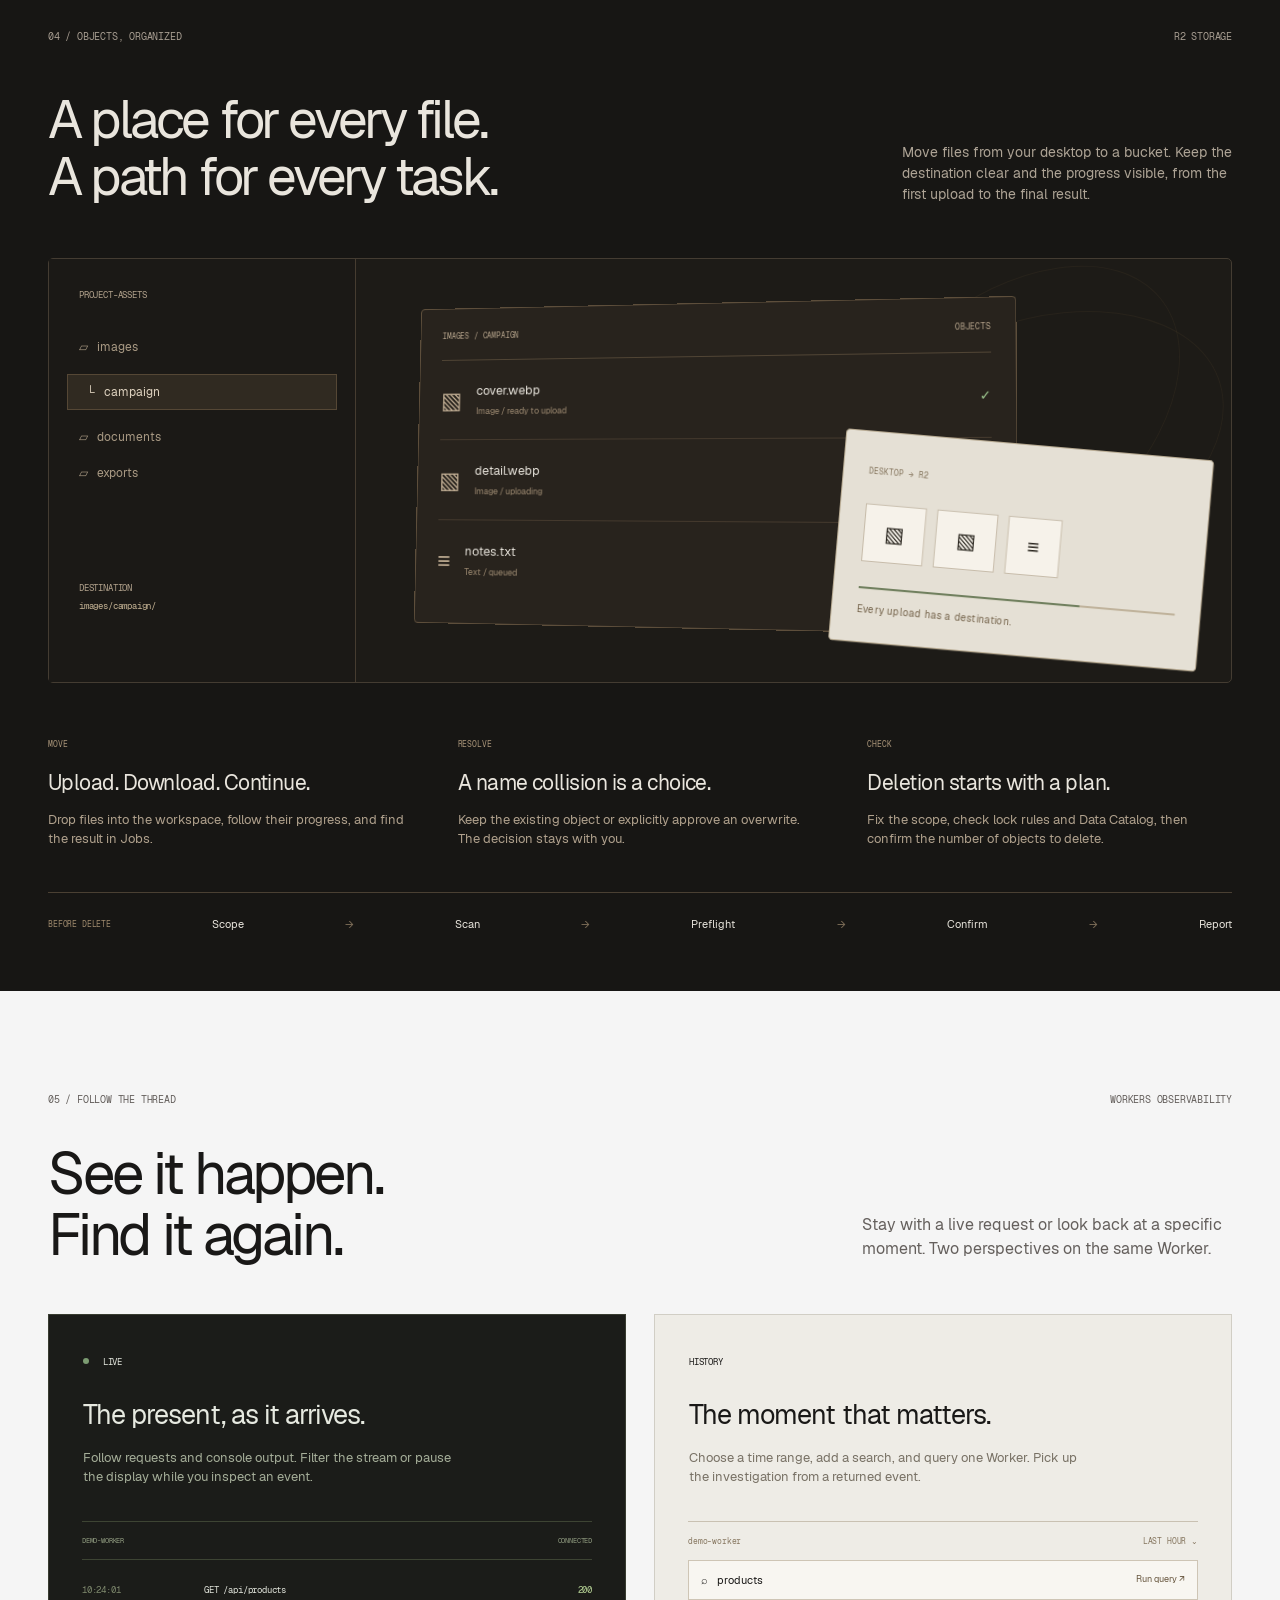
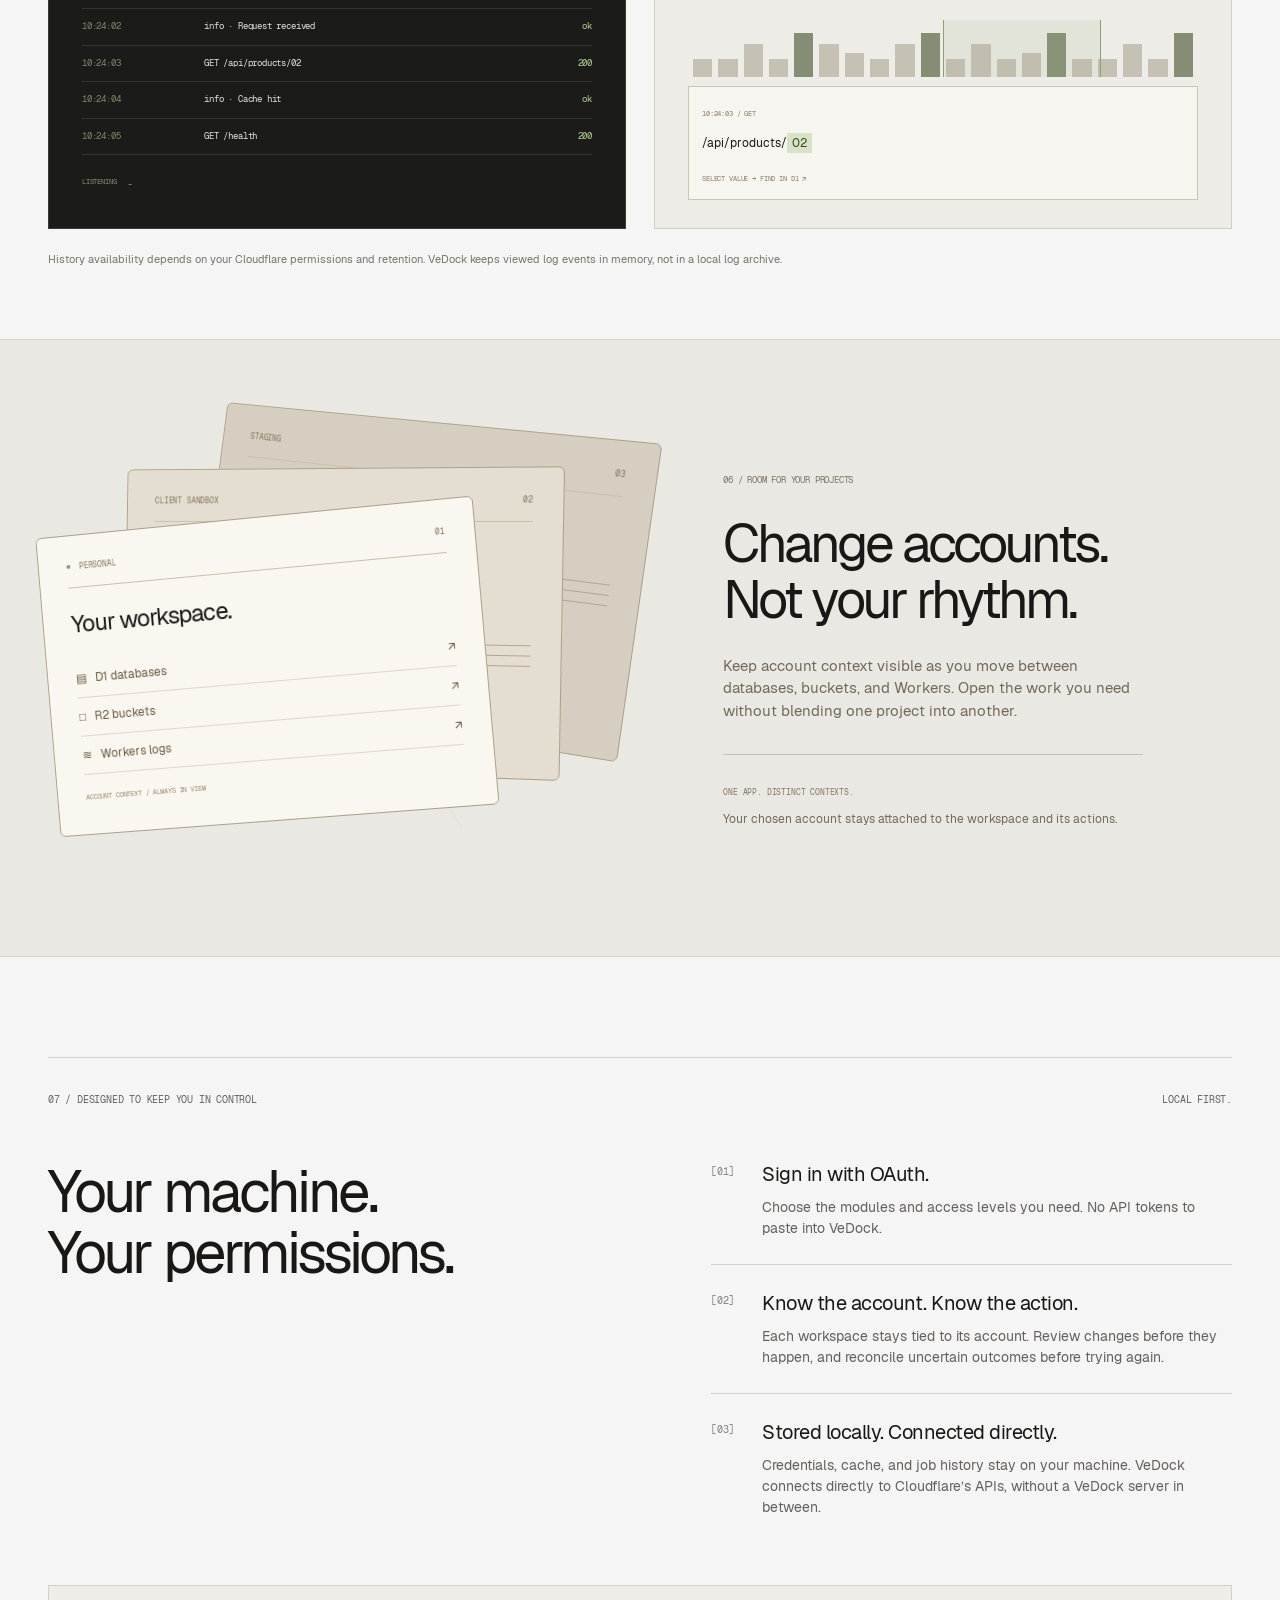
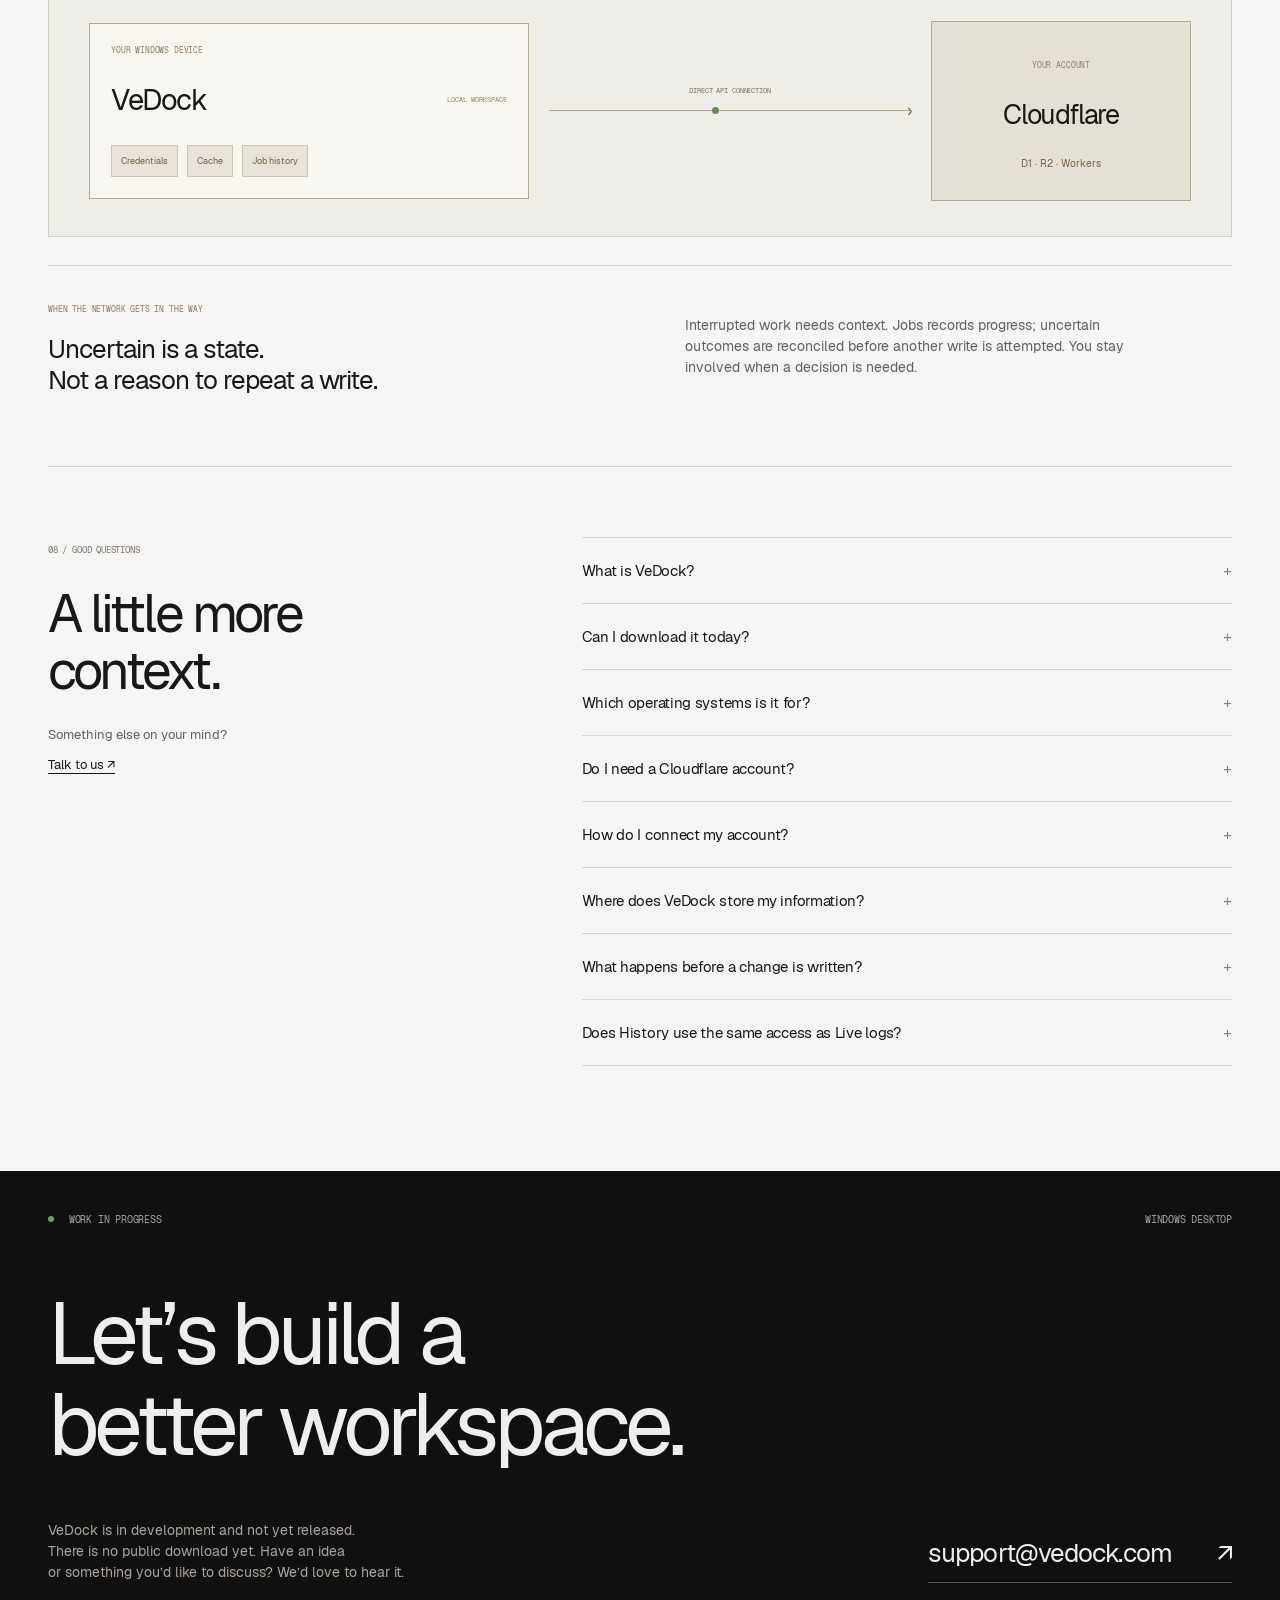
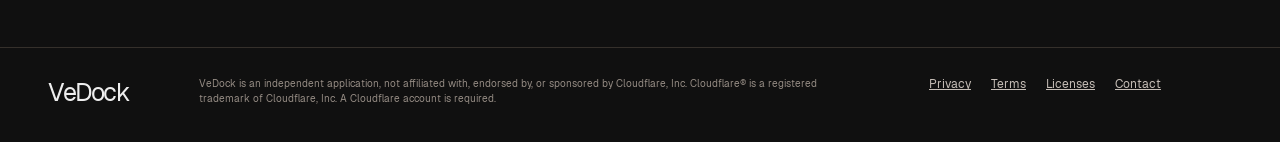
==== commit 531d751f: "DOC-DIST-001: link the public GitHub hub and refresh English project overview Add an accessible GitH" ====
--- a/site/index.html
+++ b/site/index.html
@@ -36,7 +36,10 @@
   <header class="header wrap" id="top">
     <a href="#top" class="wordmark" aria-label="VeDock — back to top">VeDock<span class="wordmark-dot" aria-hidden="true">_</span></a>
     <nav aria-label="Main navigation"><a href="#experience">Experience</a><a href="#features">Features</a><a href="#how-it-works">How it works</a><a href="#faq">FAQ</a></nav>
-    <a href="mailto:support@vedock.com" class="nav-contact">Get in touch <span aria-hidden="true">↗</span></a>
+    <div class="header-actions">
+      <a href="mailto:support@vedock.com" class="nav-contact">Get in touch <span aria-hidden="true">↗</span></a>
+      <a class="github-link" href="https://github.com/ampaee8-alt/vedock-public" aria-label="VeDock on GitHub" title="VeDock on GitHub" target="_blank" rel="noopener noreferrer"><svg viewBox="0 0 24 24" width="22" height="22" fill="currentColor" aria-hidden="true" focusable="false"><path d="M12 .5C5.65.5.5 5.65.5 12c0 5.08 3.29 9.39 7.86 10.91.57.11.78-.25.78-.55v-2.14c-3.2.7-3.88-1.36-3.88-1.36-.52-1.33-1.28-1.68-1.28-1.68-1.05-.72.08-.7.08-.7 1.16.08 1.77 1.19 1.77 1.19 1.03 1.77 2.7 1.26 3.36.96.1-.75.4-1.26.73-1.55-2.55-.29-5.24-1.28-5.24-5.69 0-1.26.45-2.28 1.18-3.09-.12-.29-.51-1.46.11-3.04 0 0 .96-.31 3.16 1.18a10.97 10.97 0 0 1 5.75 0c2.2-1.49 3.16-1.18 3.16-1.18.62 1.58.23 2.75.11 3.04.73.81 1.18 1.83 1.18 3.09 0 4.42-2.69 5.39-5.26 5.68.41.36.78 1.06.78 2.14v3.15c0 .3.21.67.79.55A11.5 11.5 0 0 0 23.5 12C23.5 5.65 18.35.5 12 .5Z"/></svg></a>
+    </div>
   </header>
   <main id="main-content">
     <section class="hero wrap" aria-labelledby="hero-title">
--- a/site/styles.css
+++ b/site/styles.css
@@ -38,3 +38,5 @@
 
 /* Public information pages share the landing typography without motion. */
 .legal-links{display:flex;gap:20px;flex-wrap:wrap;font-size:12px}.legal-links a{white-space:nowrap}.legal-page{min-height:100vh;display:flex;flex-direction:column}.legal-content{max-width:900px;padding-top:90px;padding-bottom:120px;flex:1}.legal-kicker{font-size:11px;color:#625d59;margin-bottom:25px}.legal-content h1{font-size:clamp(44px,7vw,80px);line-height:1.06;letter-spacing:-.06em;margin:0 0 32px}.legal-intro{font-size:clamp(20px,2.5vw,26px);line-height:1.5;color:#625d59;max-width:760px}.legal-content section{margin-top:48px}.legal-content h2{font-size:24px;letter-spacing:-.035em;margin-bottom:14px}.legal-content section p{font-size:16px;line-height:1.8;max-width:740px;margin:12px 0;color:#484540}.legal-content section a{text-decoration:underline;text-underline-offset:3px}.legal-content>.button{margin-top:30px}@media(max-width:700px){.legal-content{padding-top:55px;padding-bottom:75px}.legal-links{gap:18px}.legal-page .header{min-height:76px}.legal-content section{margin-top:36px}}
+
+.header-actions{display:flex;align-items:center;gap:22px;margin-left:auto}.github-link{display:inline-flex;align-items:center;justify-content:center;width:40px;height:40px;flex-shrink:0;border:1px solid transparent;border-radius:3px;color:var(--ink)}.github-link:hover{border-color:var(--line);background:#eae7e3}.github-link:focus-visible{outline:2px solid currentColor;outline-offset:3px}@media(max-width:700px){#top nav{display:none}.header-actions{gap:12px}}
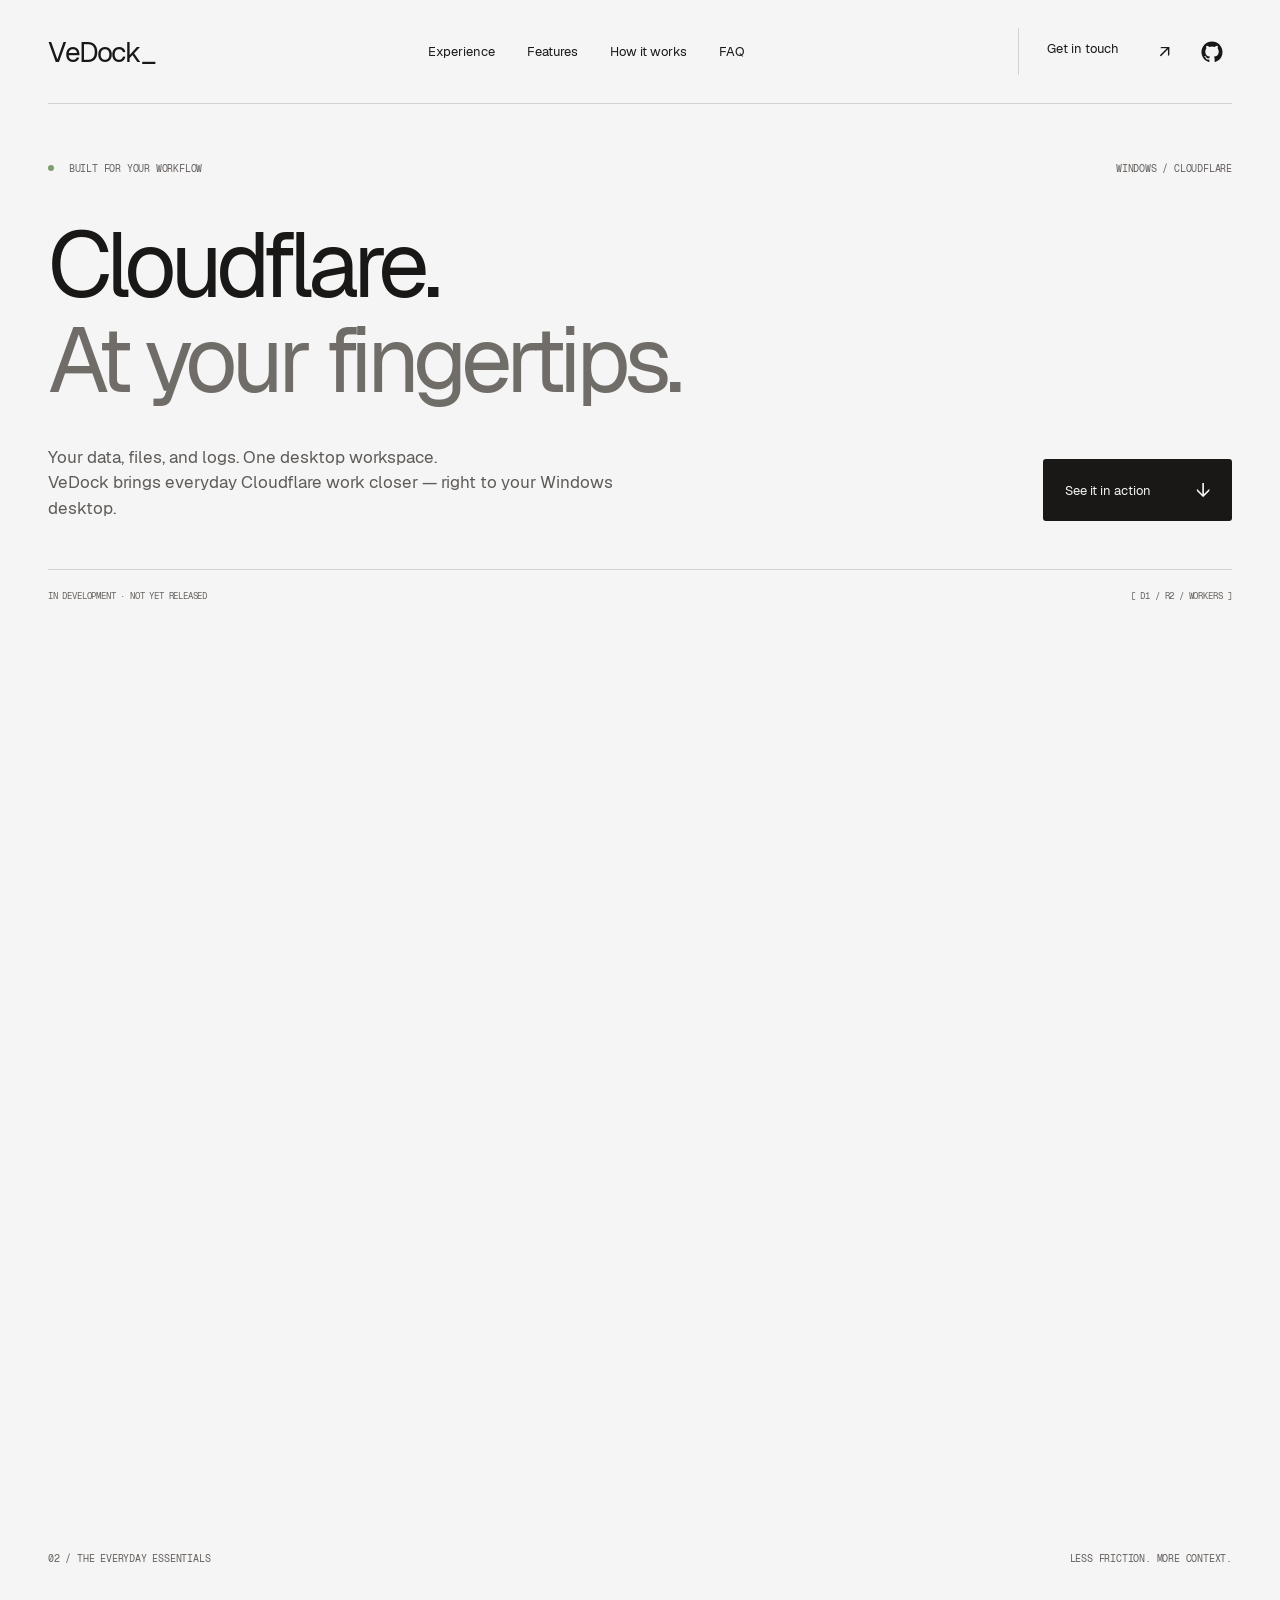
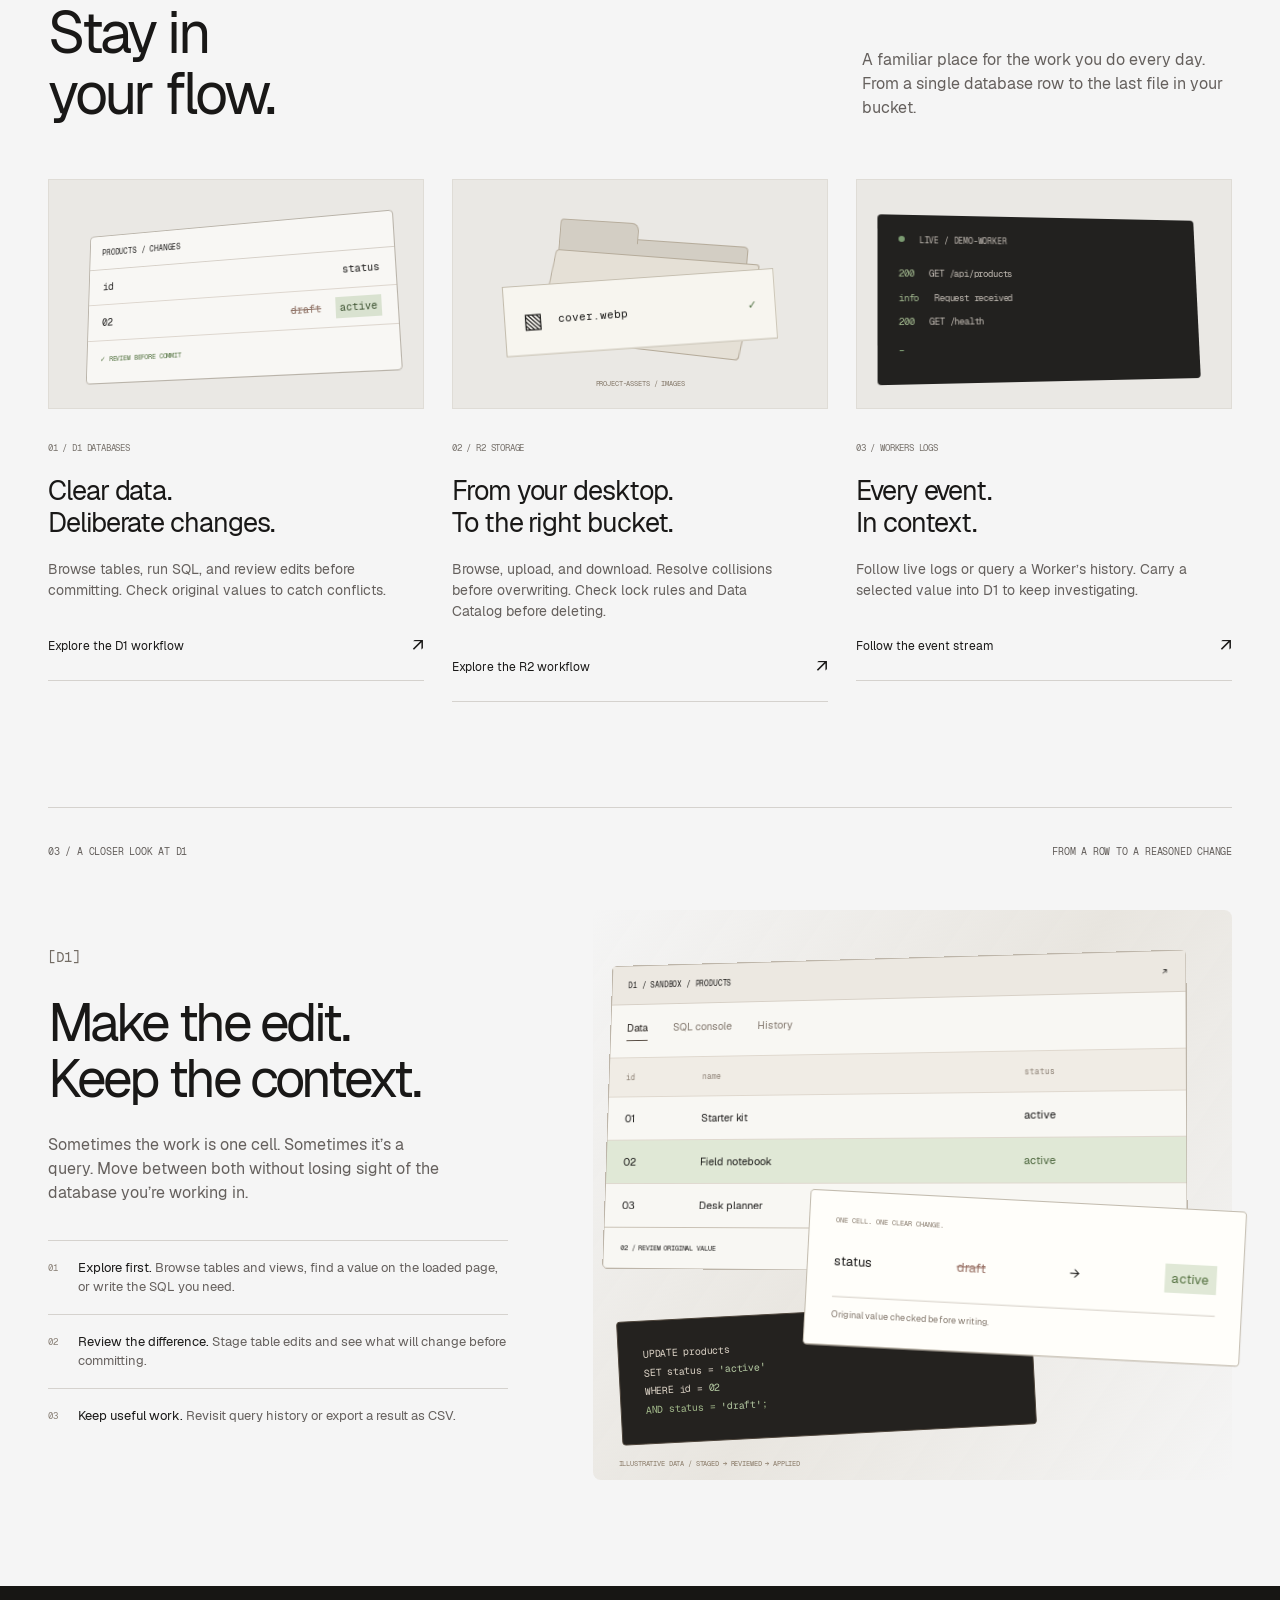
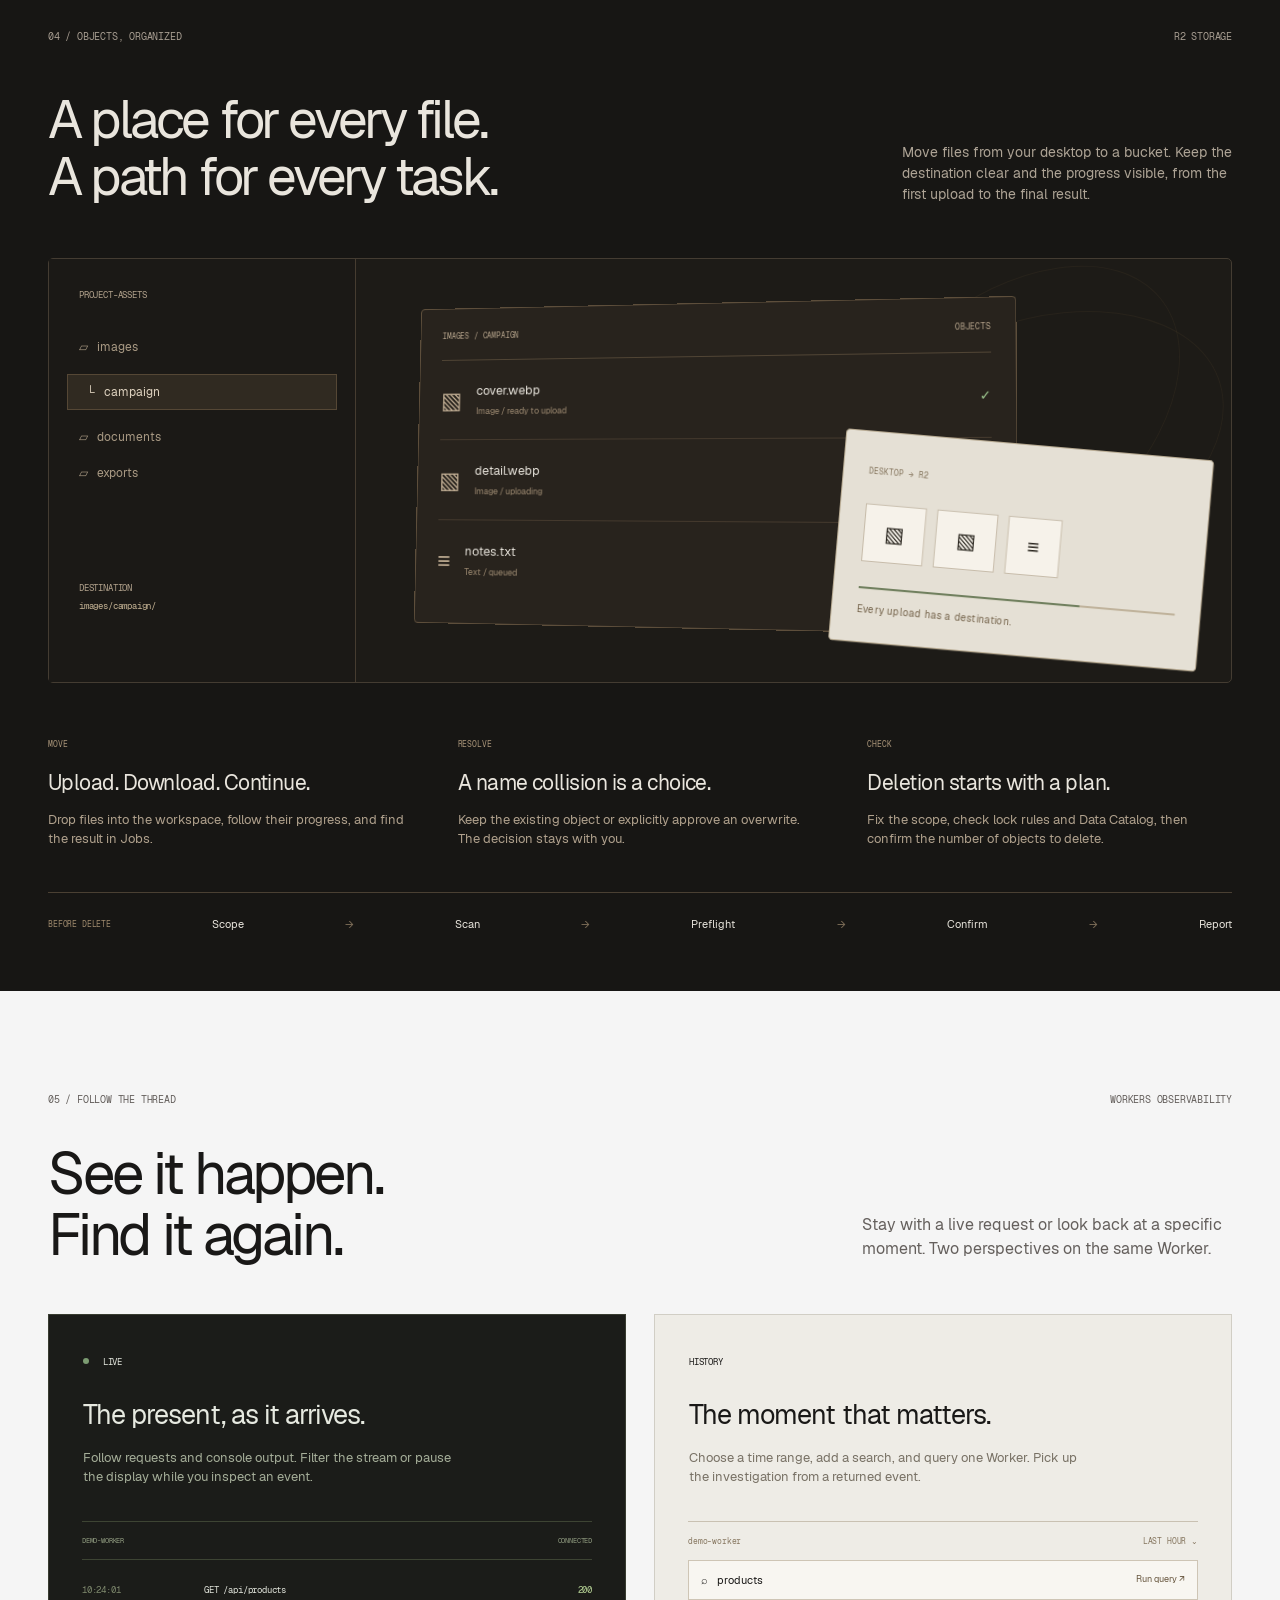
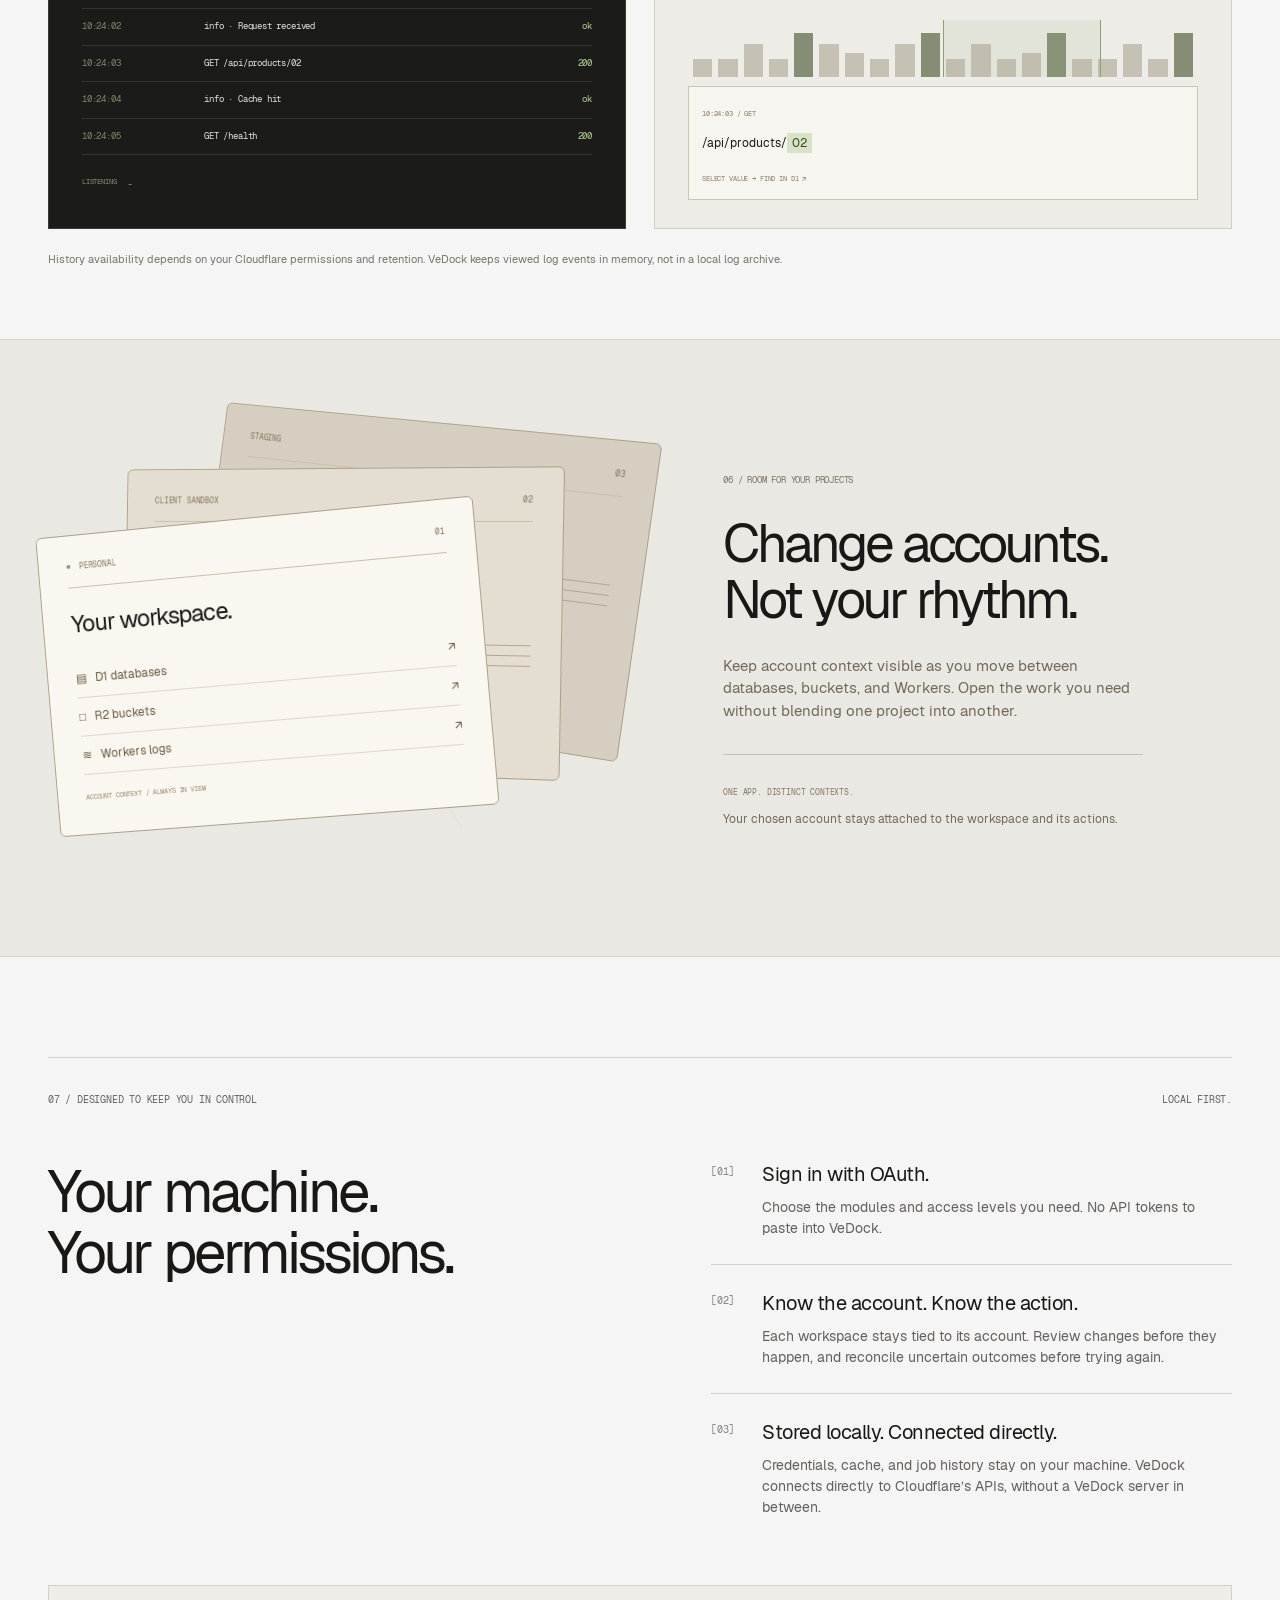
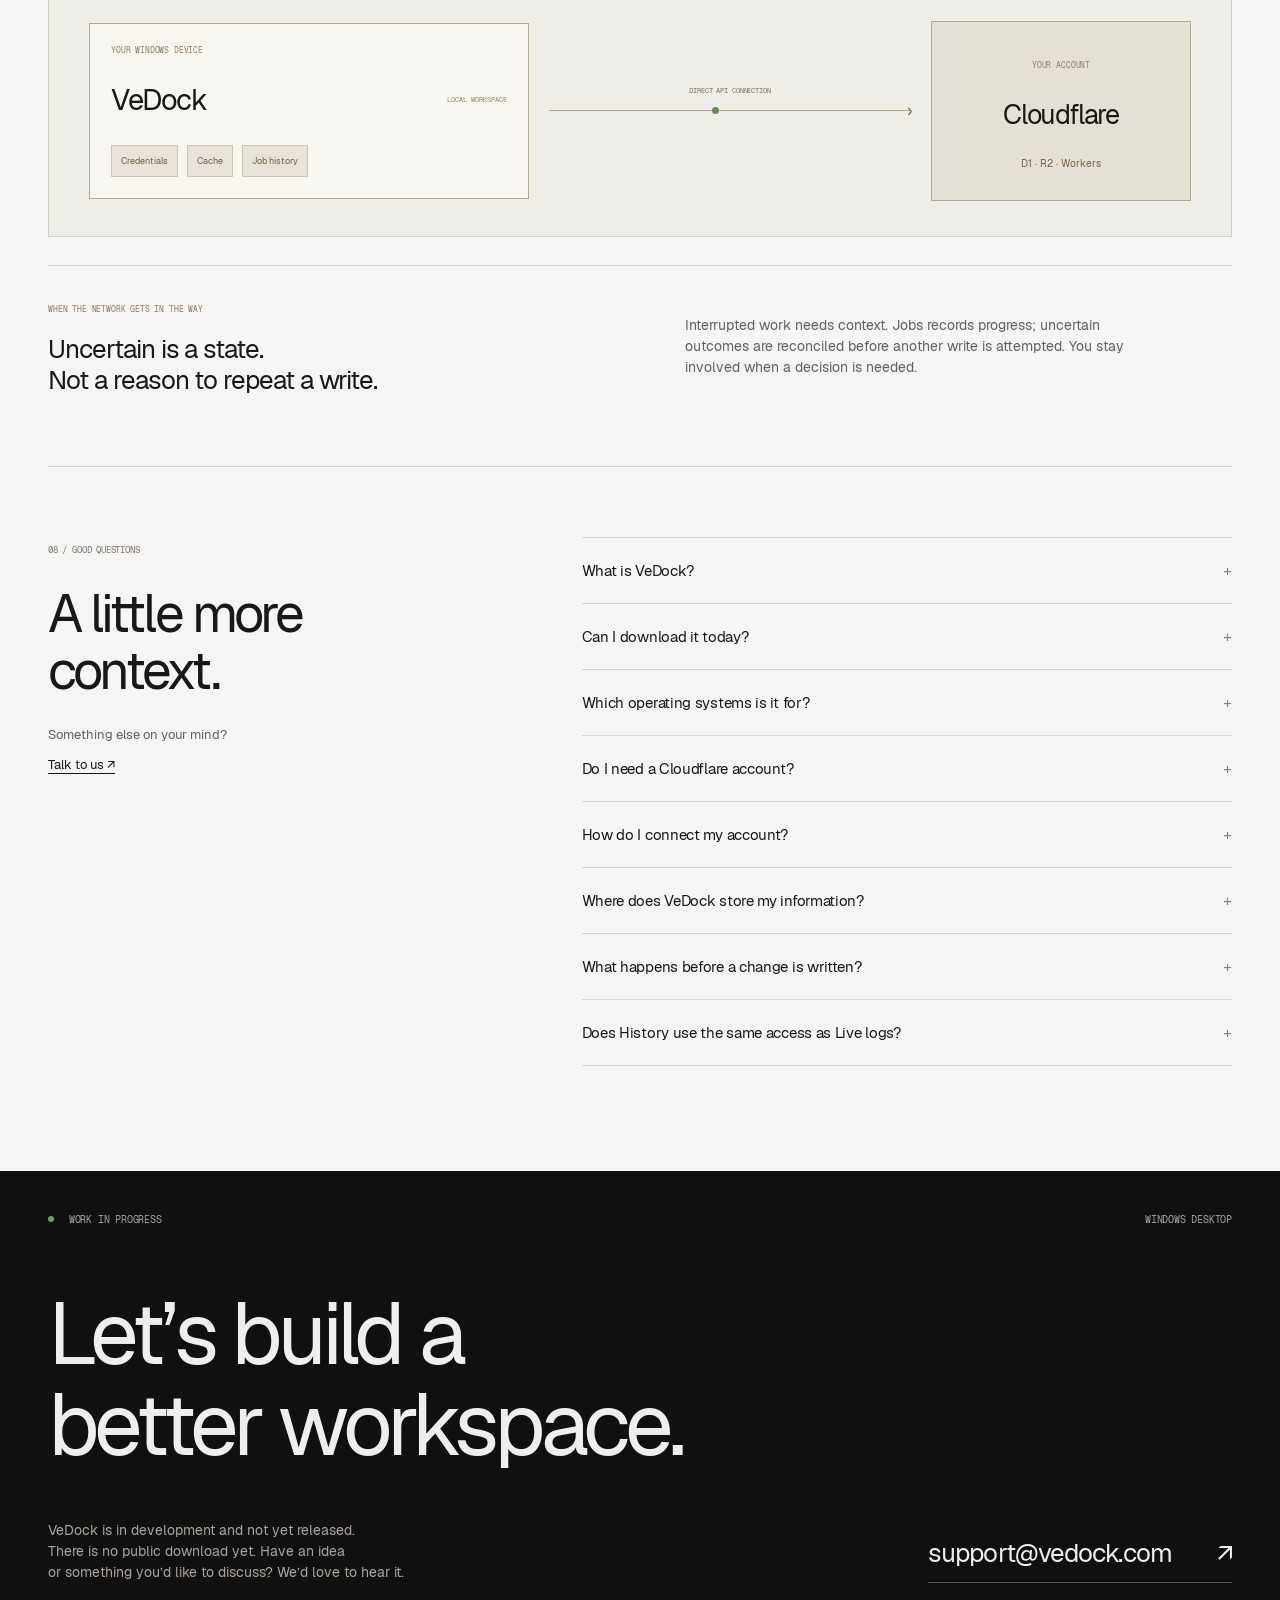
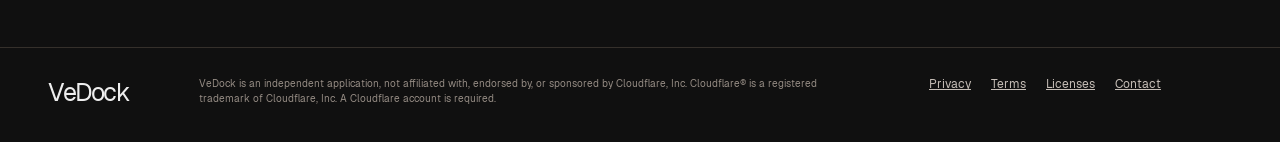
==== commit c5f60224: "DOC-DIST-001: version shared stylesheet for returning website visitors Use the same content-derived " ====
--- a/site/index.html
+++ b/site/index.html
@@ -28,7 +28,7 @@
   <meta name="color-scheme" content="light">
   <title>VeDock — Cloudflare. At your fingertips.</title>
   <link rel="preload" href="fonts/Geist-Regular.woff2" as="font" type="font/woff2" crossorigin>
-  <link rel="stylesheet" href="styles.css">
+  <link rel="stylesheet" href="styles.css?v=2a3f79f2183e">
   <script type="module" src="app.js"></script>
 </head>
 <body>
